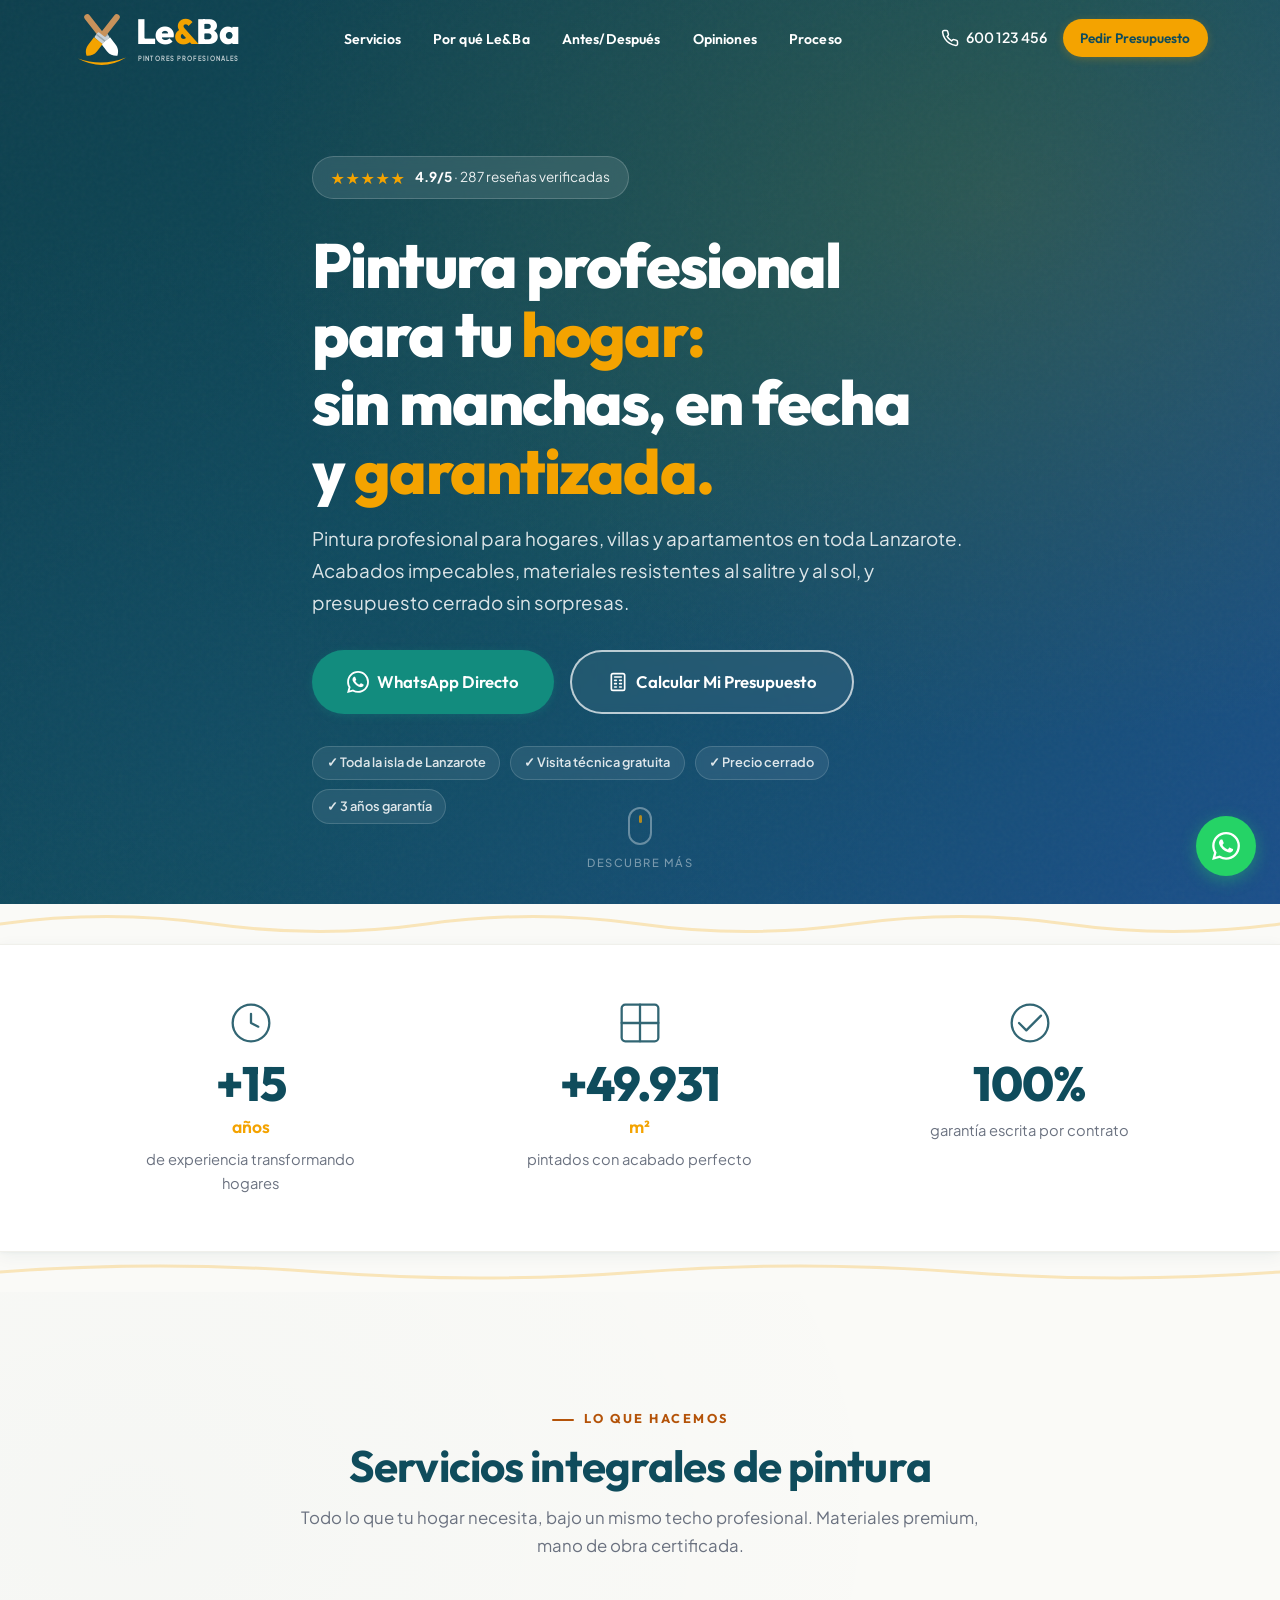
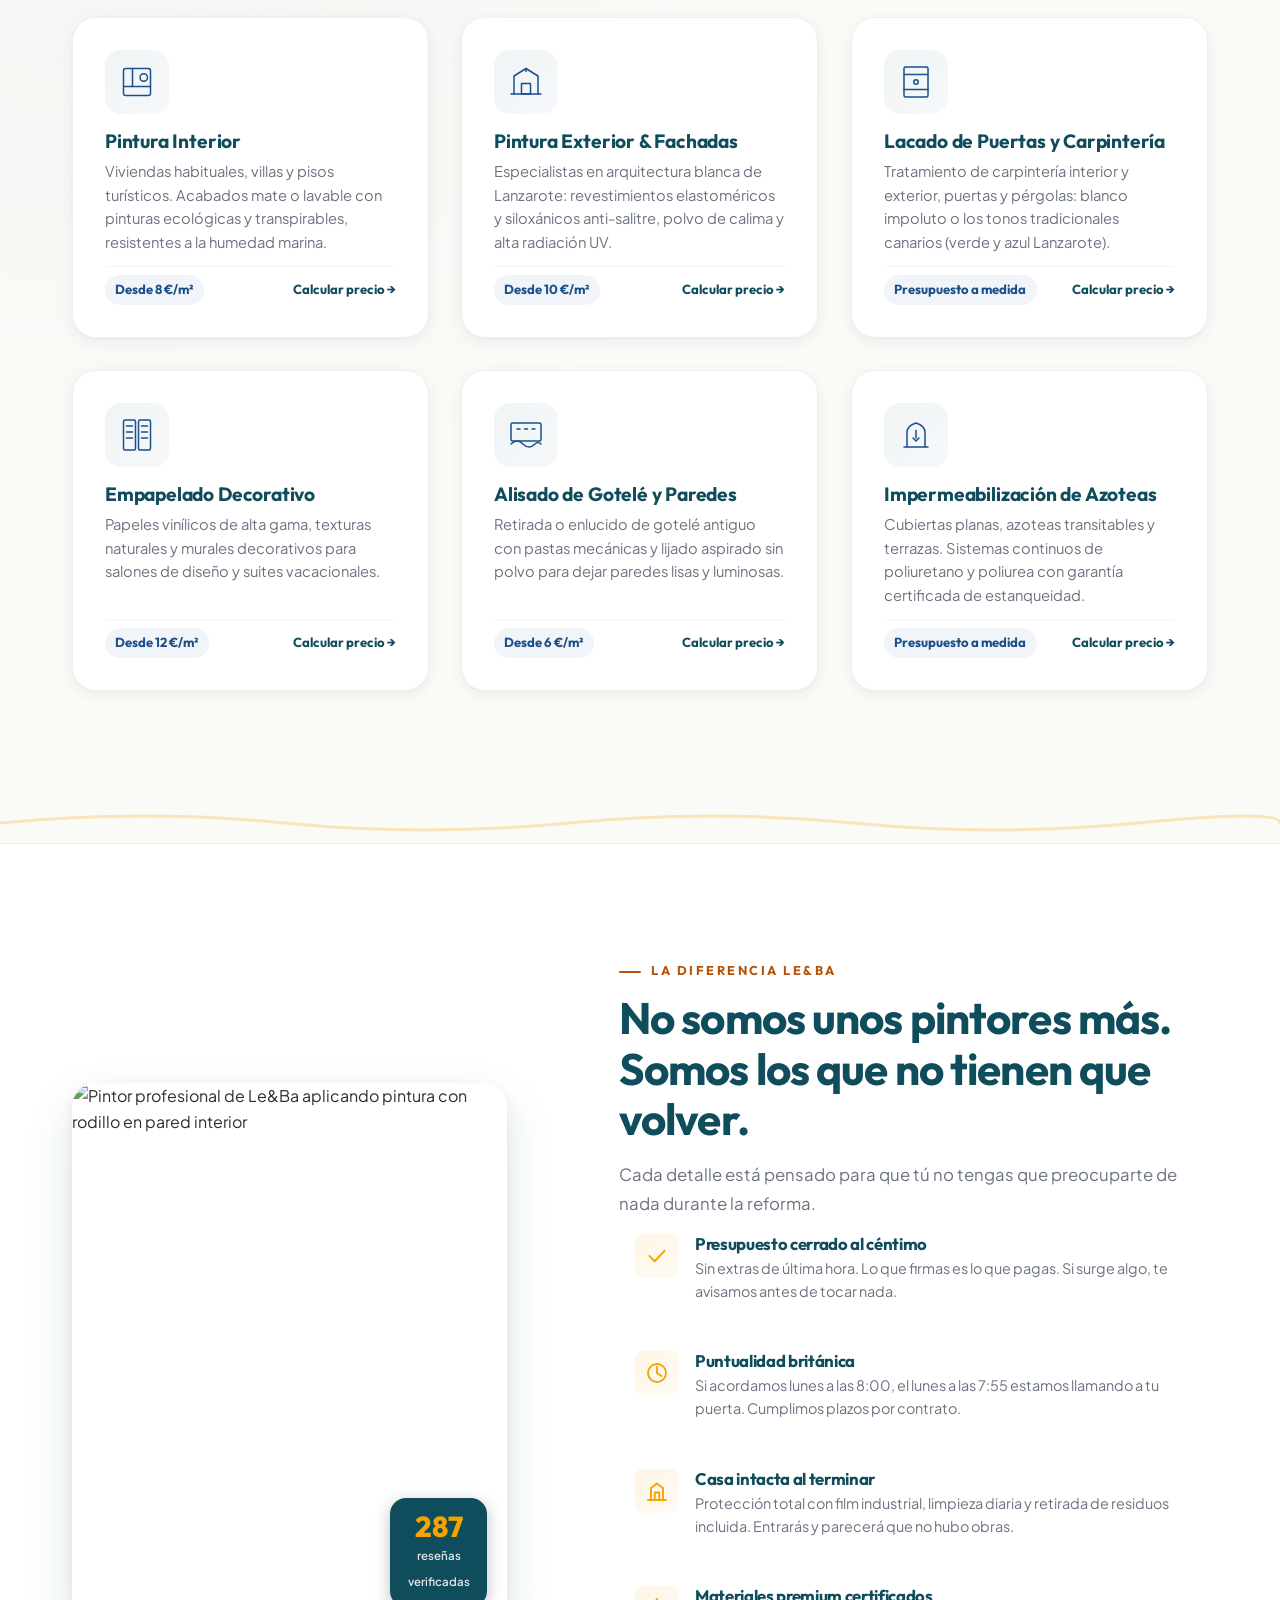
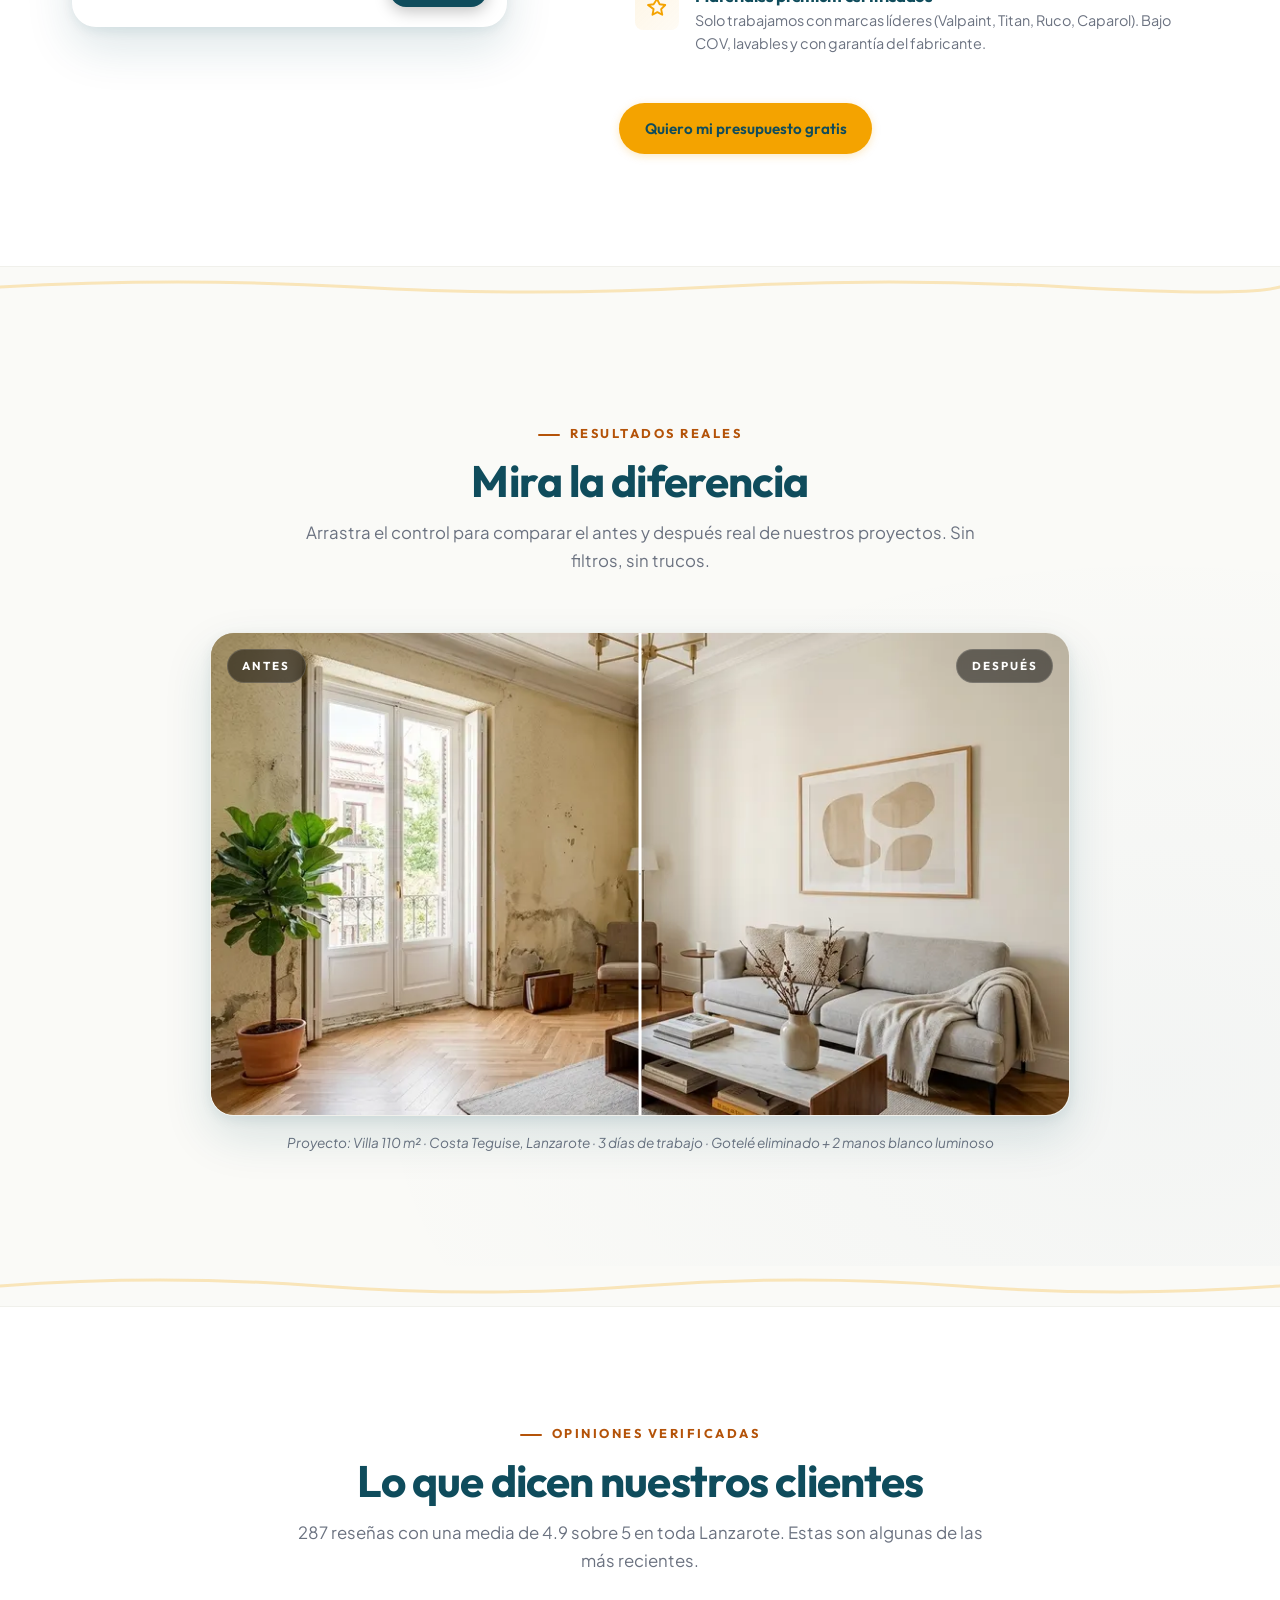
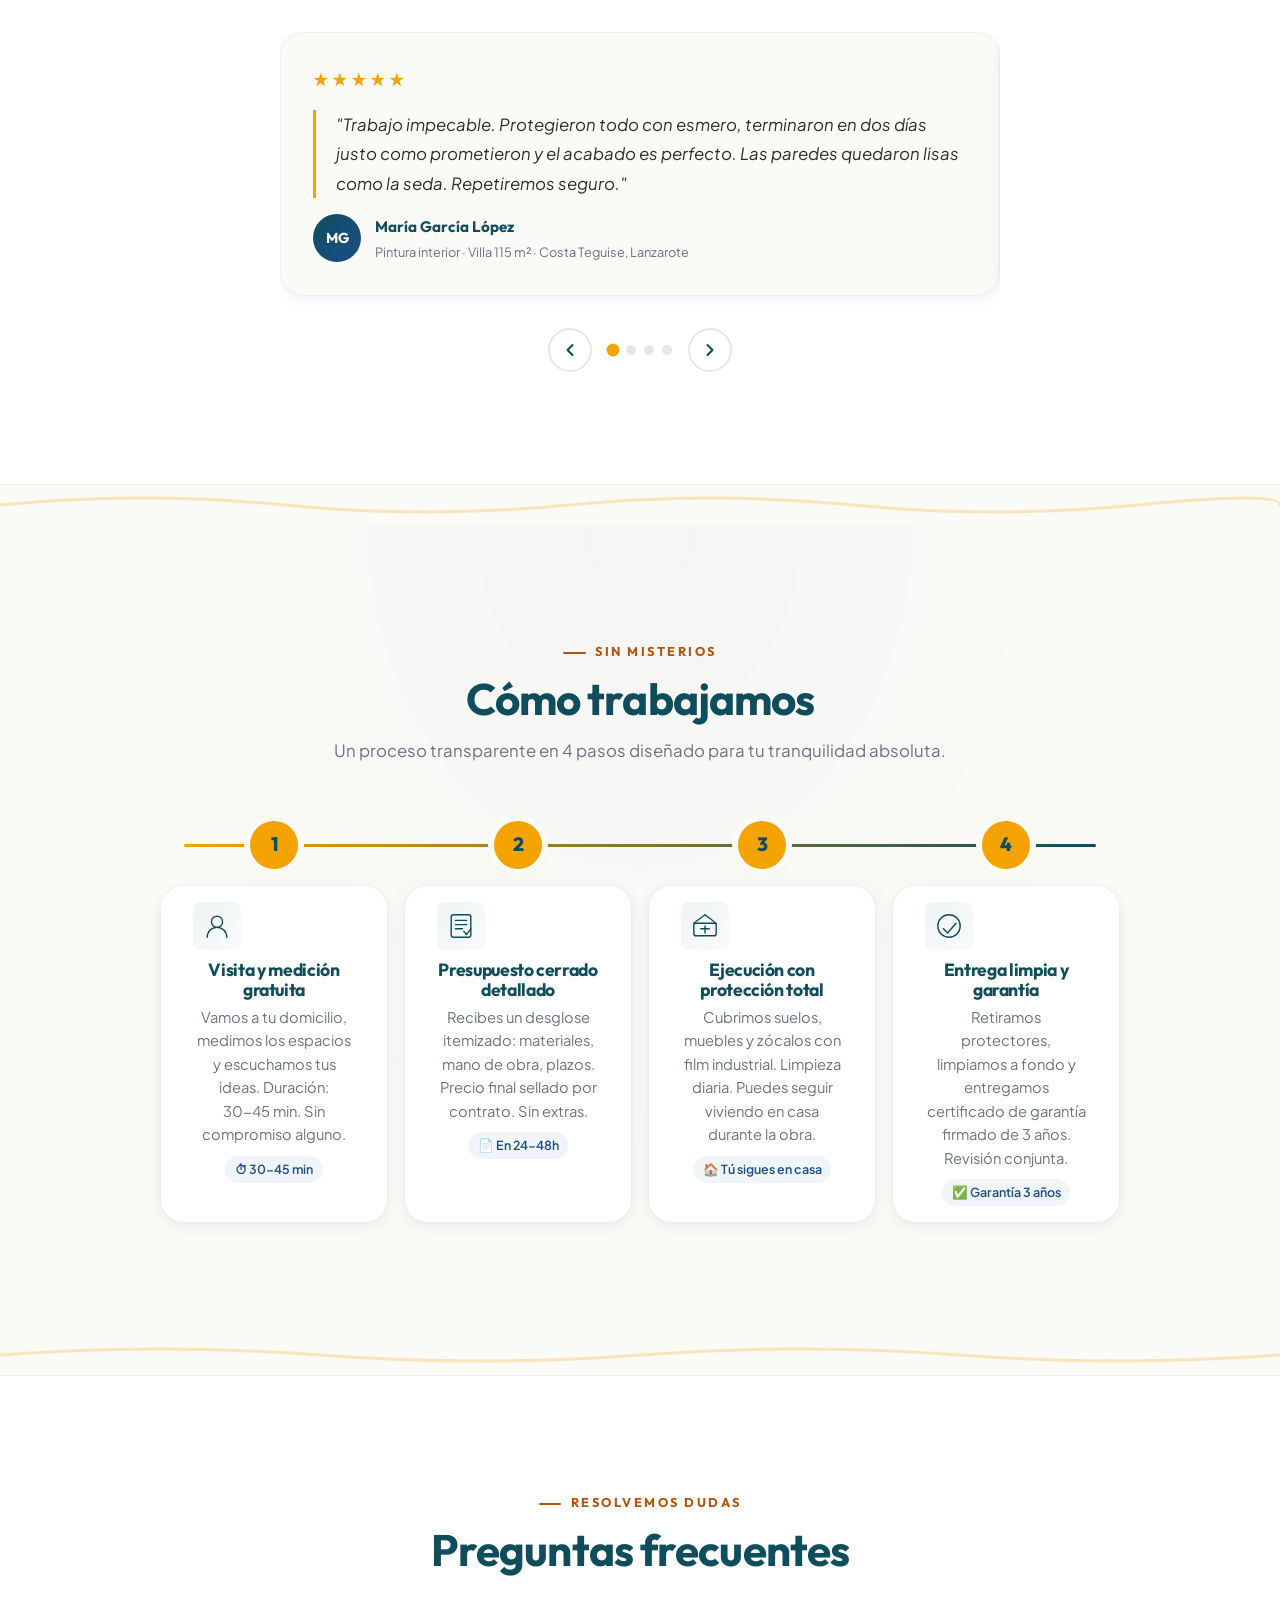
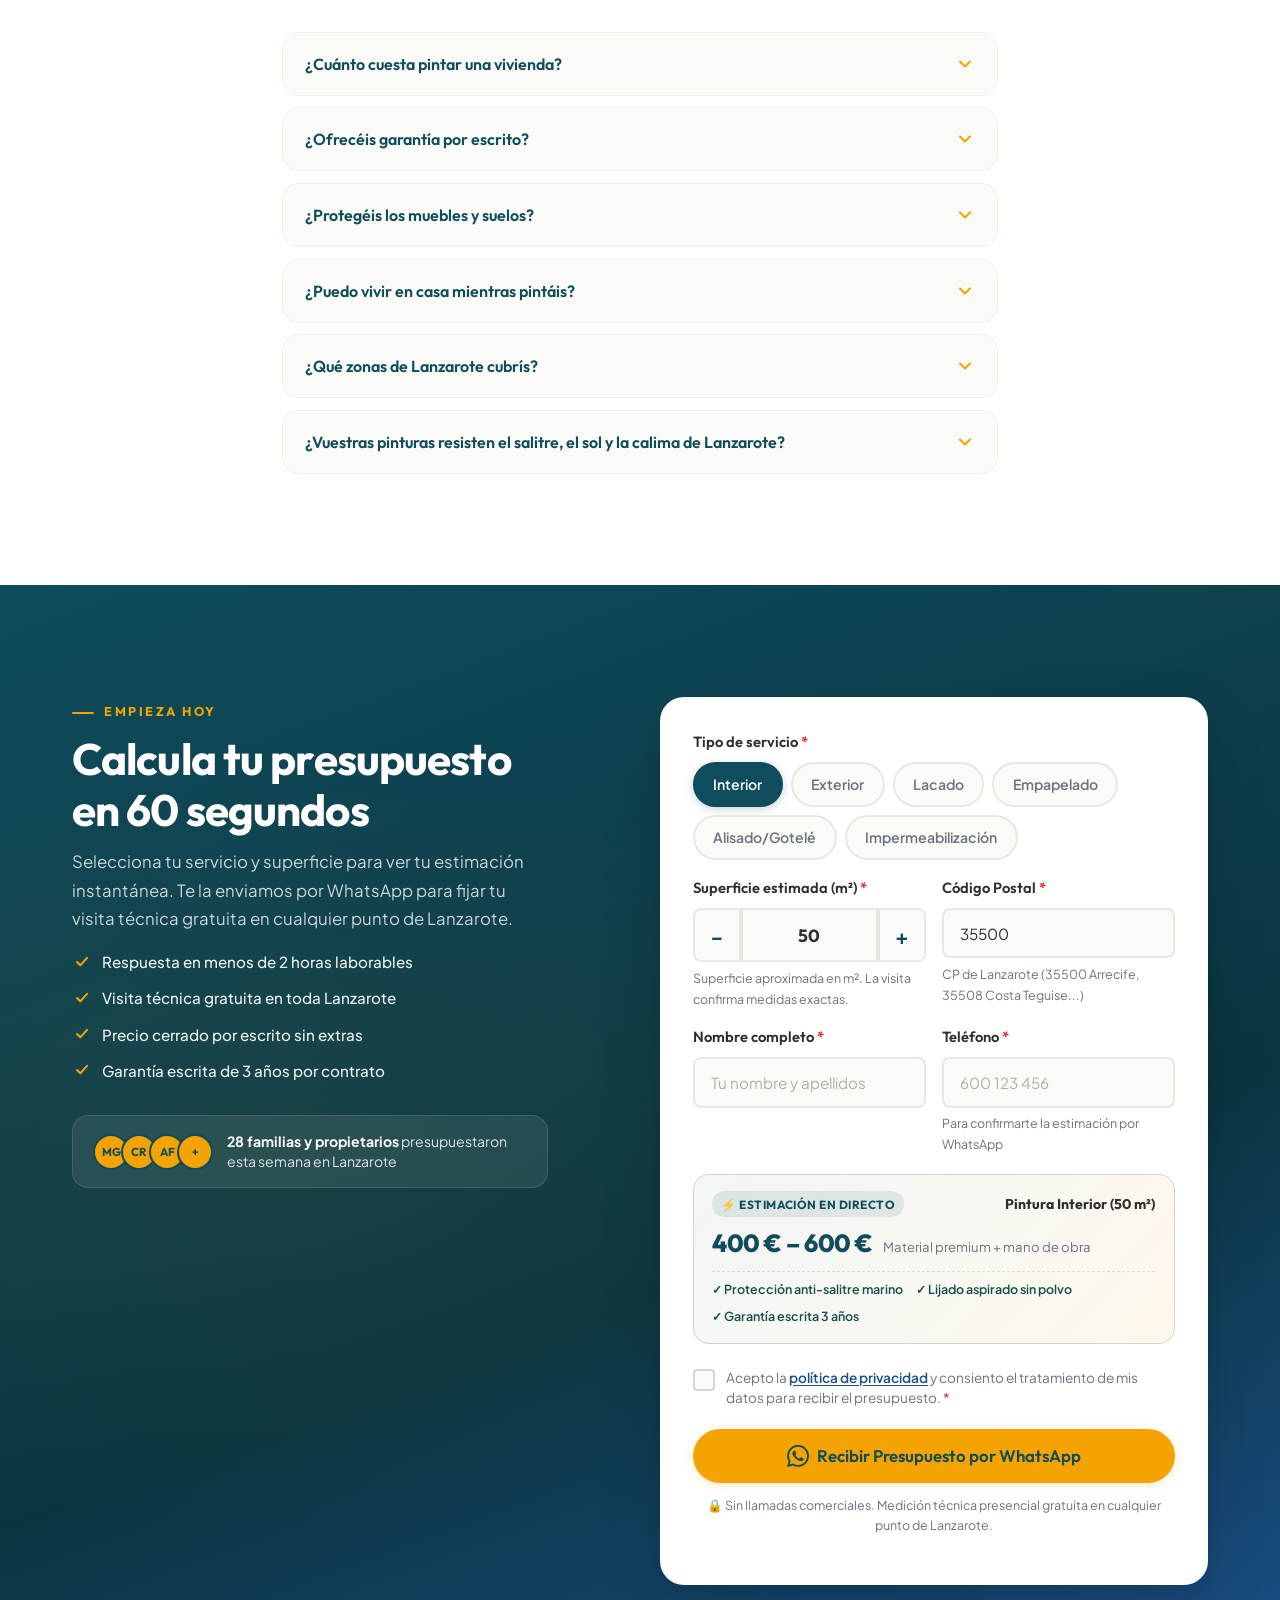
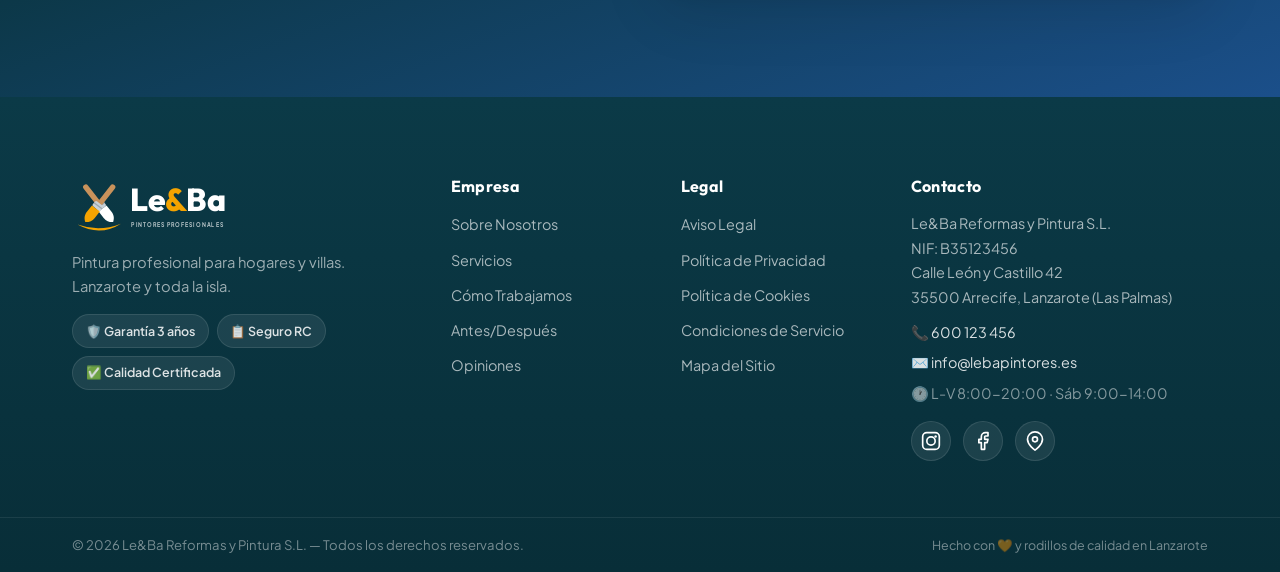
==== index.html @ ccbfd437 "Subiendo proyecto Le&Ba a GitHub" ====
<!DOCTYPE html>
<html lang="es">
<head>
  <meta charset="UTF-8">
  <meta name="viewport" content="width=device-width, initial-scale=1.0">
  <title>Le&Ba | Pintores Profesionales en Lanzarote — Presupuesto Gratis en 24h</title>
  <meta name="description" content="Pintura profesional para hogares, villas y locales en Lanzarote: sin manchas, en fecha y garantizada. Especialistas en pinturas anti-salitre y radiación UV. Visita y presupuesto gratuitos en toda la isla.">
  <link rel="canonical" href="https://www.lebapintores.es/">
  <meta name="theme-color" content="#0F4C5C">
  <link rel="icon" href="favicon.svg" type="image/svg+xml">

  <!-- Estado inicial de la intro: se decide ANTES de pintar para evitar parpadeos.
       Sin JS (o si app.js no llega a cargar) la página se muestra completa. -->
  <script>
    (function (d, w) {
      var r = d.documentElement;
      r.classList.add('js');
      var p = new URLSearchParams(w.location.search);
      var v = p.get('view');
      if (v) r.classList.add('view-' + v);
      if (w.matchMedia && w.matchMedia('(prefers-reduced-motion: reduce)').matches) return;
      if (!v) r.classList.add('intro-playing');
      // Red de seguridad: si app.js no arranca la intro a tiempo, mostrar todo.
      setTimeout(function () { if (!w.__lebaIntro) r.classList.remove('intro-playing'); }, 3500);
    })(document, window);
  </script>

  <!-- Open Graph -->
  <meta property="og:type" content="website">
  <meta property="og:title" content="Le&Ba | Pintores Profesionales en Lanzarote">
  <meta property="og:description" content="Pintura profesional de viviendas y villas en toda Lanzarote: Arrecife, Costa Teguise, Playa Blanca, Puerto del Carmen... Presupuesto gratuito en menos de 2 horas.">
  <meta property="og:url" content="https://www.lebapintores.es/">
  <meta property="og:image" content="https://www.lebapintores.es/img/og-leba.jpg">
  <meta property="og:image:width" content="1200">
  <meta property="og:image:height" content="630">
  <meta property="og:image:alt" content="Salón moderno recién pintado por Le&Ba en Lanzarote">
  <meta property="og:site_name" content="Le&Ba Pintores Lanzarote">
  <meta property="og:locale" content="es_ES">

  <!-- Twitter Card -->
  <meta name="twitter:card" content="summary_large_image">
  <meta name="twitter:title" content="Le&Ba | Pintores Profesionales en Lanzarote">
  <meta name="twitter:description" content="Pintura profesional de viviendas y villas en Lanzarote. Acabados limpios, protección anti-salitre y garantía de 3 años.">
  <meta name="twitter:image" content="https://www.lebapintores.es/img/og-leba.jpg">

  <!-- Google Fonts: Preconnect + Critical Font Preload -->
  <link rel="preconnect" href="https://fonts.googleapis.com">
  <link rel="preconnect" href="https://fonts.gstatic.com" crossorigin>
  <link rel="preload" as="style" href="https://fonts.googleapis.com/css2?family=Outfit:wght@300;400;500;600;700;800&family=Plus+Jakarta+Sans:wght@400;500;600;700&display=swap">
  <link href="https://fonts.googleapis.com/css2?family=Outfit:wght@300;400;500;600;700;800&family=Plus+Jakarta+Sans:wght@400;500;600;700&display=swap" rel="stylesheet">

  <!-- Stylesheet -->
  <link rel="stylesheet" href="styles.css">

  <!-- JSON-LD Schema.org -->
  <script type="application/ld+json">
  {
    "@context": "https://schema.org",
    "@graph": [
      {
        "@type": ["HomeAndConstructionBusiness", "PaintingService"],
        "@id": "https://www.lebapintores.es/#business",
        "name": "Le&Ba Pintores Lanzarote",
        "legalName": "Le&Ba Reformas y Pintura S.L.",
        "taxID": "B35123456",
        "description": "Empresa de pintura profesional en Lanzarote. Viviendas, villas y apartamentos turísticos. Tratamientos anti-salitre, impermeabilización y acabados garantizados por 3 años.",
        "url": "https://www.lebapintores.es/",
        "logo": "https://www.lebapintores.es/logo.svg",
        "image": "https://www.lebapintores.es/img/og-leba.jpg",
        "telephone": "+34600123456",
        "email": "info@lebapintores.es",
        "address": {
          "@type": "PostalAddress",
          "streetAddress": "Calle León y Castillo 42",
          "addressLocality": "Arrecife",
          "postalCode": "35500",
          "addressRegion": "Las Palmas",
          "addressCountry": "ES"
        },
        "geo": {
          "@type": "GeoCoordinates",
          "latitude": 28.9630,
          "longitude": -13.5477
        },
        "areaServed": [
          { "@type": "City", "name": "Arrecife" },
          { "@type": "City", "name": "Teguise" },
          { "@type": "City", "name": "Costa Teguise" },
          { "@type": "City", "name": "Puerto del Carmen" },
          { "@type": "City", "name": "Playa Blanca" },
          { "@type": "City", "name": "Tías" },
          { "@type": "City", "name": "San Bartolomé" },
          { "@type": "City", "name": "Yaiza" },
          { "@type": "AdministrativeArea", "name": "Isla de Lanzarote" }
        ],
        "aggregateRating": {
          "@type": "AggregateRating",
          "ratingValue": "4.9",
          "reviewCount": "287",
          "bestRating": "5",
          "worstRating": "1"
        },
        "review": [
          {
            "@type": "Review",
            "author": { "@type": "Person", "name": "María García López" },
            "reviewRating": { "@type": "Rating", "ratingValue": "5" },
            "reviewBody": "Trabajo impecable. Protegieron todo, terminaron en dos días y el acabado es perfecto. Repetiremos seguro."
          },
          {
            "@type": "Review",
            "author": { "@type": "Person", "name": "Carlos Ruiz Martín" },
            "reviewRating": { "@type": "Rating", "ratingValue": "5" },
            "reviewBody": "El presupuesto fue cerrado al céntimo y cumplieron la fecha exacta. Muy profesionales y limpios."
          }
        ],
        "openingHoursSpecification": [
          {
            "@type": "OpeningHoursSpecification",
            "dayOfWeek": ["Monday","Tuesday","Wednesday","Thursday","Friday"],
            "opens": "08:00",
            "closes": "20:00"
          },
          {
            "@type": "OpeningHoursSpecification",
            "dayOfWeek": "Saturday",
            "opens": "09:00",
            "closes": "14:00"
          }
        ],
        "priceRange": "€€",
        "paymentAccepted": "Efectivo, Transferencia, Bizum, Tarjeta",
        "currenciesAccepted": "EUR",
        "sameAs": [
          "https://www.instagram.com/leba_pintores",
          "https://www.facebook.com/leba.pintores",
          "https://www.google.com/maps/place/Le%26Ba+Pintores"
        ],
        "hasOfferCatalog": {
          "@type": "OfferCatalog",
          "name": "Servicios de Pintura Profesional",
          "itemListElement": [
            { "@type": "Offer", "itemOffered": { "@type": "Service", "name": "Pintura Interior", "description": "Acabados mate, satinado o brillo con pinturas premium lavables." }},
            { "@type": "Offer", "itemOffered": { "@type": "Service", "name": "Pintura Exterior", "description": "Fachadas y balcones con pinturas elastoméricas resistentes a intemperie." }},
            { "@type": "Offer", "itemOffered": { "@type": "Service", "name": "Lacado de Puertas y Muebles", "description": "Lacado al horno o spray de alto brillo." }},
            { "@type": "Offer", "itemOffered": { "@type": "Service", "name": "Empapelado Decorativo", "description": "Papel pintado, vinilos texturizados y murales personalizados." }},
            { "@type": "Offer", "itemOffered": { "@type": "Service", "name": "Alisado de Paredes y Gotelé", "description": "Eliminación de gotelé y aplicación de masilla para paredes lisas." }},
            { "@type": "Offer", "itemOffered": { "@type": "Service", "name": "Impermeabilización", "description": "Membranas líquidas y sistemas de poliurea certificados." }}
          ]
        }
      },
      {
        "@type": "WebSite",
        "@id": "https://www.lebapintores.es/#website",
        "url": "https://www.lebapintores.es/",
        "name": "Le&Ba Pintores",
        "publisher": { "@id": "https://www.lebapintores.es/#business" },
        "inLanguage": "es-ES"
      },
      {
        "@type": "FAQPage",
        "mainEntity": [
          {
            "@type": "Question",
            "name": "¿Cuánto cuesta pintar una vivienda?",
            "acceptedAnswer": {
              "@type": "Answer",
              "text": "Depende de la superficie, estado de las paredes y tipo de acabado. Nuestro precio medio orientativo es de 8-14 €/m² llave en mano. La visita y el presupuesto son siempre gratuitos y sin compromiso."
            }
          },
          {
            "@type": "Question",
            "name": "¿Ofrecéis garantía por escrito?",
            "acceptedAnswer": {
              "@type": "Answer",
              "text": "Sí, todos nuestros trabajos incluyen 3 años de garantía escrita por contrato que cubre desprendimientos, diferencias de tono y defectos de aplicación."
            }
          },
          {
            "@type": "Question",
            "name": "¿Protegéis los muebles y suelos?",
            "acceptedAnswer": {
              "@type": "Answer",
              "text": "Absolutamente. Cubrimos suelos, muebles, zócalos y enchufes con film protector de alta calidad antes de empezar. Al finalizar retiramos todo y limpiamos a fondo."
            }
          }
        ]
      }
    ]
  }
  </script>
</head>
<body>

  <!-- Skip to main content (accessibility) -->
  <a href="#main-content" class="skip-link">Saltar al contenido principal</a>

  <!-- Sprite SVG: logo Le&Ba (dos brochas cruzadas). Se reutiliza en header y footer.
       Brocha "Le" = currentColor (se adapta al fondo) · Brocha "Ba" = acento ámbar. -->
  <svg width="0" height="0" style="position:absolute" aria-hidden="true" focusable="false">
    <symbol id="logo-leba" viewBox="0 0 172 64">
      <g transform="rotate(-38 30 30)">
        <rect x="27" y="3" width="6" height="27" rx="3" fill="#C8925B"/>
        <rect x="24.5" y="29" width="11" height="7" rx="1.5" fill="#C9D1D6"/>
        <rect x="24.5" y="31.5" width="11" height="1.4" fill="#9AA6AD"/>
        <path d="M24.5 36h11v9c0 5-2.5 8-5.5 10-3-2-5.5-5-5.5-10z" fill="currentColor"/>
      </g>
      <g transform="rotate(38 30 30)">
        <rect x="27" y="3" width="6" height="27" rx="3" fill="#C8925B"/>
        <rect x="24.5" y="29" width="11" height="7" rx="1.5" fill="#C9D1D6"/>
        <rect x="24.5" y="31.5" width="11" height="1.4" fill="#9AA6AD"/>
        <path d="M24.5 36h11v9c0 5-2.5 8-5.5 10-3-2-5.5-5-5.5-10z" fill="#F4A300"/>
      </g>
      <path d="M6 52.5Q30 61 54 51.5Q31 66 6 52.5Z" fill="#F4A300"/>
      <text x="64" y="38" font-family="Outfit, 'Plus Jakarta Sans', system-ui, sans-serif" font-size="35" font-weight="800" letter-spacing="-0.6" fill="currentColor">Le<tspan fill="#F4A300">&amp;</tspan>Ba</text>
      <text x="65.5" y="55" font-family="'Plus Jakarta Sans', Outfit, system-ui, sans-serif" font-size="7.2" font-weight="700" letter-spacing="1.2" textLength="102" lengthAdjust="spacingAndGlyphs" fill="currentColor" fill-opacity="0.72">PINTORES PROFESIONALES</text>
    </symbol>
  </svg>

  <!-- ==================== HEADER STICKY ==================== -->
  <header class="site-header" id="site-header">
    <div class="header-inner container">
      <a href="#hero" class="logo-link" aria-label="Le&amp;Ba Pintores Profesionales — Inicio">
        <svg class="logo-svg" viewBox="0 0 172 64" aria-hidden="true" focusable="false"><use href="#logo-leba"/></svg>
      </a>

      <nav class="main-nav" aria-label="Navegación principal">
        <ul class="nav-list">
          <li><a href="#servicios" class="nav-link">Servicios</a></li>
          <li><a href="#por-que-leba" class="nav-link">Por qué Le&amp;Ba</a></li>
          <li><a href="#antes-despues" class="nav-link">Antes/Después</a></li>
          <li><a href="#opiniones" class="nav-link">Opiniones</a></li>
          <li><a href="#proceso" class="nav-link">Proceso</a></li>
        </ul>
      </nav>

      <div class="header-actions">
        <a href="tel:+34600123456" class="phone-btn" aria-label="Llamar por teléfono">
          <svg width="18" height="18" viewBox="0 0 24 24" fill="none" stroke="currentColor" stroke-width="2" stroke-linecap="round" stroke-linejoin="round"><path d="M22 16.92v3a2 2 0 0 1-2.18 2 19.79 19.79 0 0 1-8.63-3.07 19.5 19.5 0 0 1-6-6 19.79 19.79 0 0 1-3.07-8.67A2 2 0 0 1 4.11 2h3a2 2 0 0 1 2 1.72 12.84 12.84 0 0 0 .7 2.81 2 2 0 0 1-.45 2.11L8.09 9.91a16 16 0 0 0 6 6l1.27-1.27a2 2 0 0 1 2.11-.45 12.84 12.84 0 0 0 2.81.7A2 2 0 0 1 22 16.92z"/></svg>
          <span class="phone-number">600 123 456</span>
        </a>
        <a href="#calculadora" class="btn btn-primary btn-sm">Pedir Presupuesto</a>
      </div>

      <button class="menu-toggle" id="menuToggle" aria-label="Abrir menú" aria-expanded="false" aria-controls="mobileNav">
        <svg width="24" height="24" viewBox="0 0 24 24" fill="none" stroke="currentColor" stroke-width="2" stroke-linecap="round"><line x1="3" y1="6" x2="21" y2="6"/><line x1="3" y1="12" x2="21" y2="12"/><line x1="3" y1="18" x2="21" y2="18"/></svg>
      </button>
    </div>
  </header>

  <!-- Menú móvil: FUERA del <header> para que el backdrop-filter del header
       no lo encierre (un ancestro con backdrop-filter rompe position:fixed). -->
  <div class="mobile-nav" id="mobileNav" role="dialog" aria-modal="true" aria-label="Menú móvil" hidden>
    <button class="mobile-nav-close" aria-label="Cerrar menú">✕</button>
    <ul class="mobile-nav-list">
      <li><a href="#servicios" class="mobile-nav-link">Servicios</a></li>
      <li><a href="#por-que-leba" class="mobile-nav-link">Por qué Le&amp;Ba</a></li>
      <li><a href="#antes-despues" class="mobile-nav-link">Antes/Después</a></li>
      <li><a href="#opiniones" class="mobile-nav-link">Opiniones</a></li>
      <li><a href="#proceso" class="mobile-nav-link">Proceso</a></li>
      <li><a href="#contacto" class="mobile-nav-link">Contacto</a></li>
    </ul>
    <a href="tel:+34600123456" class="btn btn-outline-light btn-block">📞 Llamar Ahora</a>
    <a href="#calculadora" class="btn btn-primary btn-block">Pedir Presupuesto</a>
  </div>

  <main id="main-content" role="main">

    <!-- ==================== HERO SECTION ==================== -->
    <section class="hero" id="hero" aria-label="Presentación">
      <!-- Lienzo de la intro: app.js dibuja aquí la pared sin pintar y las dos brochas
           que la van cubriendo con el color de fondo. Se elimina al terminar. -->
      <div class="hero-paint" id="heroPaint" aria-hidden="true"></div>
      <div class="hero-noise-overlay" aria-hidden="true"></div>

      <button class="skip-intro" id="skip-intro" type="button" aria-label="Saltar animación de introducción">Saltar animación →</button>

      <div class="hero-content container">
        <div class="hero-rating-badge" aria-label="Valoración 4.9 de 5 estrellas basado en 287 reseñas">
          <span class="stars" aria-hidden="true">★★★★★</span>
          <span class="rating-text"><strong>4.9/5</strong> · 287 reseñas verificadas</span>
        </div>

        <h1 class="hero-title" id="heroTitle">
          <span class="hero-word" style="--i:0">Pintura</span>
          <span class="hero-word" style="--i:1">profesional</span>
          <span class="hero-word" style="--i:2">para</span>
          <span class="hero-word" style="--i:3">tu</span>
          <span class="hero-word accent" style="--i:4">hogar:</span><br>
          <span class="hero-word" style="--i:5">sin</span>
          <span class="hero-word" style="--i:6">manchas,</span>
          <span class="hero-word" style="--i:7">en</span>
          <span class="hero-word" style="--i:8">fecha</span>
          <span class="hero-word" style="--i:9">y</span>
          <span class="hero-word accent" style="--i:10">garantizada.</span>
        </h1>

        <p class="hero-subtitle">Pintura profesional para hogares, villas y apartamentos en toda Lanzarote. Acabados impecables, materiales resistentes al salitre y al sol, y presupuesto cerrado sin sorpresas.</p>

        <div class="hero-ctas">
          <a href="https://wa.me/34600123456?text=Hola%20Le%26Ba%20%E2%9C%8B%20Quiero%20informaci%C3%B3n%20sobre%20pintura%20en%20Lanzarote." class="btn btn-whatsapp btn-lg" target="_blank" rel="noopener noreferrer" aria-label="Contactar por WhatsApp">
            <svg width="22" height="22" viewBox="0 0 24 24" fill="currentColor" aria-hidden="true"><path d="M17.472 14.382c-.297-.149-1.758-.867-2.03-.967-.273-.099-.471-.148-.67.15-.197.297-.767.966-.94 1.164-.173.199-.347.223-.644.075-.297-.15-1.255-.463-2.39-1.475-.883-.788-1.48-1.761-1.653-2.059-.173-.297-.018-.458.13-.606.134-.133.298-.347.446-.52.149-.174.198-.298.298-.497.099-.198.049-.374-.025-.523-.075-.149-.669-1.612-.916-2.207-.242-.579-.487-.5-.669-.51-.173-.008-.371-.01-.57-.01-.198 0-.52.074-.792.372-.272.297-1.04 1.016-1.04 2.479 0 1.462 1.065 2.875 1.213 3.074.149.198 2.096 3.2 5.077 4.487.709.306 1.262.489 1.694.625.712.227 1.36.195 1.871.118.571-.085 1.758-.719 2.006-1.413.248-.694.248-1.289.173-1.413-.074-.124-.272-.198-.57-.347m-5.421 7.403h-.004a9.87 9.87 0 01-5.031-1.378l-.361-.214-3.741.982.998-3.648-.235-.374a9.86 9.86 0 01-1.51-5.26c.001-5.45 4.436-9.884 9.888-9.884 2.64 0 5.122 1.03 6.988 2.898a9.825 9.825 0 012.893 6.994c-.003 5.45-4.437 9.884-9.885 9.884m8.413-18.297A11.815 11.815 0 0012.05 0C5.495 0 .16 5.335.157 11.892c0 2.096.547 4.142 1.588 5.945L.057 24l6.305-1.654a11.882 11.882 0 005.683 1.448h.005c6.554 0 11.89-5.335 11.893-11.893a11.821 11.821 0 00-3.48-8.413z"/></svg>
            WhatsApp Directo
          </a>
          <a href="#calculadora" class="btn btn-outline-light btn-lg">
            <svg width="20" height="20" viewBox="0 0 24 24" fill="none" stroke="currentColor" stroke-width="2" stroke-linecap="round" stroke-linejoin="round" aria-hidden="true"><rect x="4" y="2" width="16" height="20" rx="2"/><line x1="8" y1="6" x2="16" y2="6"/><line x1="8" y1="10" x2="10" y2="10"/><line x1="14" y1="10" x2="16" y2="10"/><line x1="8" y1="14" x2="10" y2="14"/><line x1="14" y1="14" x2="16" y2="14"/><line x1="8" y1="18" x2="10" y2="18"/><line x1="14" y1="18" x2="16" y2="18"/></svg>
            Calcular Mi Presupuesto
          </a>
        </div>

        <div class="hero-trust-strip" aria-label="Garantías rápidas">
          <span class="trust-chip">✓ Toda la isla de Lanzarote</span>
          <span class="trust-chip">✓ Visita técnica gratuita</span>
          <span class="trust-chip">✓ Precio cerrado</span>
          <span class="trust-chip">✓ 3 años garantía</span>
        </div>
      </div>

      <!-- Scroll indicator -->
      <div class="scroll-indicator" aria-hidden="true">
        <span class="scroll-mouse"><span class="scroll-dot"></span></span>
        <span class="scroll-text">Descubre más</span>
      </div>
    </section>

    <!-- Section Divider -->
    <div class="section-divider" aria-hidden="true">
      <svg viewBox="0 0 1440 40" preserveAspectRatio="none">
        <path d="M0 20 Q120 5 240 20 T480 20 T720 20 T960 20 T1200 20 T1440 20" fill="none" stroke="var(--color-accent)" stroke-width="3" opacity="0.25" stroke-linecap="round"/>
      </svg>
    </div>

    <!-- ==================== TRUST BAR ==================== -->
    <section class="trust-bar" id="confianza" aria-label="Métricas de confianza">
      <div class="container trust-grid">
        <div class="trust-item reveal-up">
          <svg class="trust-icon" viewBox="0 0 48 48" fill="none" stroke="var(--color-primary)" stroke-width="2.5" stroke-linecap="round" stroke-linejoin="round" aria-hidden="true">
            <circle cx="24" cy="24" r="20"/><polyline points="24 14 24 24 32 28"/>
          </svg>
          <span class="trust-number" data-target="15" data-prefix="+">+0</span>
          <span class="trust-unit">años</span>
          <span class="trust-label">de experiencia transformando hogares</span>
        </div>
        <div class="trust-item reveal-up" style="--reveal-delay: 0.1s">
          <svg class="trust-icon" viewBox="0 0 48 48" fill="none" stroke="var(--color-primary)" stroke-width="2.5" stroke-linecap="round" stroke-linejoin="round" aria-hidden="true">
            <rect x="4" y="4" width="40" height="40" rx="4"/><line x1="4" y1="24" x2="44" y2="24"/><line x1="24" y1="4" x2="24" y2="44"/>
          </svg>
          <span class="trust-number" data-target="50000" data-prefix="+" data-format="comma">+0</span>
          <span class="trust-unit">m²</span>
          <span class="trust-label">pintados con acabado perfecto</span>
        </div>
        <div class="trust-item reveal-up" style="--reveal-delay: 0.2s">
          <svg class="trust-icon" viewBox="0 0 48 48" fill="none" stroke="var(--color-primary)" stroke-width="2.5" stroke-linecap="round" stroke-linejoin="round" aria-hidden="true">
            <path d="M12 24l8 8 16-16"/><circle cx="24" cy="24" r="20"/>
          </svg>
          <span class="trust-number" data-target="100" data-suffix="%">0%</span>
          <span class="trust-unit"></span>
          <span class="trust-label">garantía escrita por contrato</span>
        </div>
      </div>
    </section>

    <!-- Section Divider -->
    <div class="section-divider" aria-hidden="true">
      <svg viewBox="0 0 1440 40" preserveAspectRatio="none">
        <path d="M0 20 Q180 8 360 20 T720 20 T1080 20 T1440 20" fill="none" stroke="var(--color-accent)" stroke-width="3" opacity="0.25" stroke-linecap="round"/>
      </svg>
    </div>

    <!-- ==================== SERVICIOS ==================== -->
    <section class="services" id="servicios" aria-labelledby="serviciosHeading">
      <div class="container">
        <div class="section-header reveal-up">
          <span class="section-tag">Lo que hacemos</span>
          <h2 class="section-heading" id="serviciosHeading">Servicios integrales de pintura</h2>
          <p class="section-subheading">Todo lo que tu hogar necesita, bajo un mismo techo profesional. Materiales premium, mano de obra certificada.</p>
        </div>

        <div class="services-grid">
          <article class="service-card reveal-up" tabindex="0" data-service-trigger="Interior" style="--reveal-delay: 0s">
            <div class="card-paint-trace" aria-hidden="true"></div>
            <div class="card-icon-wrap">
              <svg class="service-icon" viewBox="0 0 48 48" fill="none" stroke="var(--color-secondary)" stroke-width="2" stroke-linecap="round" stroke-linejoin="round" aria-hidden="true">
                <rect x="6" y="6" width="36" height="36" rx="3"/><path d="M6 30h36"/><path d="M18 6v24"/><circle cx="33" cy="18" r="5"/>
              </svg>
            </div>
            <h3>Pintura Interior</h3>
            <p>Viviendas habituales, villas y pisos turísticos. Acabados mate o lavable con pinturas ecológicas y transpirables, resistentes a la humedad marina.</p>
            <div class="card-footer-action">
              <span class="card-price-hint">Desde 8 €/m²</span>
              <a href="#calculadora" class="card-action-link" data-select-service="Interior">Calcular precio →</a>
            </div>
          </article>

          <article class="service-card reveal-up" tabindex="0" data-service-trigger="Exterior" style="--reveal-delay: 0.08s">
            <div class="card-paint-trace" aria-hidden="true"></div>
            <div class="card-icon-wrap">
              <svg class="service-icon" viewBox="0 0 48 48" fill="none" stroke="var(--color-secondary)" stroke-width="2" stroke-linecap="round" stroke-linejoin="round" aria-hidden="true">
                <path d="M4 40h40"/><path d="M8 40V16l16-10 16 10v24"/><rect x="18" y="26" width="12" height="14"/><path d="M24 6v4"/>
              </svg>
            </div>
            <h3>Pintura Exterior &amp; Fachadas</h3>
            <p>Especialistas en arquitectura blanca de Lanzarote: revestimientos elastoméricos y siloxánicos anti-salitre, polvo de calima y alta radiación UV.</p>
            <div class="card-footer-action">
              <span class="card-price-hint">Desde 10 €/m²</span>
              <a href="#calculadora" class="card-action-link" data-select-service="Exterior">Calcular precio →</a>
            </div>
          </article>

          <article class="service-card reveal-up" tabindex="0" data-service-trigger="Lacado" style="--reveal-delay: 0.16s">
            <div class="card-paint-trace" aria-hidden="true"></div>
            <div class="card-icon-wrap">
              <svg class="service-icon" viewBox="0 0 48 48" fill="none" stroke="var(--color-secondary)" stroke-width="2" stroke-linecap="round" stroke-linejoin="round" aria-hidden="true">
                <rect x="8" y="4" width="32" height="40" rx="2"/><circle cx="24" cy="24" r="3"/><path d="M8 14h32"/><path d="M8 34h32"/>
              </svg>
            </div>
            <h3>Lacado de Puertas y Carpintería</h3>
            <p>Tratamiento de carpintería interior y exterior, puertas y pérgolas: blanco impoluto o los tonos tradicionales canarios (verde y azul Lanzarote).</p>
            <div class="card-footer-action">
              <span class="card-price-hint">Presupuesto a medida</span>
              <a href="#calculadora" class="card-action-link" data-select-service="Lacado">Calcular precio →</a>
            </div>
          </article>

          <article class="service-card reveal-up" tabindex="0" data-service-trigger="Empapelado" style="--reveal-delay: 0s">
            <div class="card-paint-trace" aria-hidden="true"></div>
            <div class="card-icon-wrap">
              <svg class="service-icon" viewBox="0 0 48 48" fill="none" stroke="var(--color-secondary)" stroke-width="2" stroke-linecap="round" stroke-linejoin="round" aria-hidden="true">
                <rect x="6" y="4" width="16" height="40" rx="2"/><rect x="26" y="4" width="16" height="40" rx="2"/><path d="M10 12h8M10 20h8M10 28h8M30 12h8M30 20h8M30 28h8"/>
              </svg>
            </div>
            <h3>Empapelado Decorativo</h3>
            <p>Papeles vinílicos de alta gama, texturas naturales y murales decorativos para salones de diseño y suites vacacionales.</p>
            <div class="card-footer-action">
              <span class="card-price-hint">Desde 12 €/m²</span>
              <a href="#calculadora" class="card-action-link" data-select-service="Empapelado">Calcular precio →</a>
            </div>
          </article>

          <article class="service-card reveal-up" tabindex="0" data-service-trigger="Alisado/Gotelé" style="--reveal-delay: 0.08s">
            <div class="card-paint-trace" aria-hidden="true"></div>
            <div class="card-icon-wrap">
              <svg class="service-icon" viewBox="0 0 48 48" fill="none" stroke="var(--color-secondary)" stroke-width="2" stroke-linecap="round" stroke-linejoin="round" aria-hidden="true">
                <path d="M4 36 Q12 28 20 36 Q28 44 36 36 Q40 32 44 36"/><rect x="4" y="8" width="40" height="24" rx="2"/><path d="M12 16h4M22 16h4M32 16h4"/>
              </svg>
            </div>
            <h3>Alisado de Gotelé y Paredes</h3>
            <p>Retirada o enlucido de gotelé antiguo con pastas mecánicas y lijado aspirado sin polvo para dejar paredes lisas y luminosas.</p>
            <div class="card-footer-action">
              <span class="card-price-hint">Desde 6 €/m²</span>
              <a href="#calculadora" class="card-action-link" data-select-service="Alisado/Gotelé">Calcular precio →</a>
            </div>
          </article>

          <article class="service-card reveal-up" tabindex="0" data-service-trigger="Impermeabilización" style="--reveal-delay: 0.16s">
            <div class="card-paint-trace" aria-hidden="true"></div>
            <div class="card-icon-wrap">
              <svg class="service-icon" viewBox="0 0 48 48" fill="none" stroke="var(--color-secondary)" stroke-width="2" stroke-linecap="round" stroke-linejoin="round" aria-hidden="true">
                <path d="M8 40h32"/><path d="M12 40V20Q12 12 24 8Q36 12 36 20v20"/><path d="M20 28l4 4 4-4"/><path d="M24 18v10"/>
              </svg>
            </div>
            <h3>Impermeabilización de Azoteas</h3>
            <p>Cubiertas planas, azoteas transitables y terrazas. Sistemas continuos de poliuretano y poliurea con garantía certificada de estanqueidad.</p>
            <div class="card-footer-action">
              <span class="card-price-hint">Presupuesto a medida</span>
              <a href="#calculadora" class="card-action-link" data-select-service="Impermeabilización">Calcular precio →</a>
            </div>
          </article>
        </div>
      </div>
    </section>

    <!-- Section Divider -->
    <div class="section-divider" aria-hidden="true">
      <svg viewBox="0 0 1440 40" preserveAspectRatio="none">
        <path d="M0 20 Q160 6 320 20 T640 20 T960 20 T1280 20 T1440 20" fill="none" stroke="var(--color-accent)" stroke-width="3" opacity="0.25" stroke-linecap="round"/>
      </svg>
    </div>

    <!-- ==================== POR QUÉ LE&BA ==================== -->
    <section class="why-us" id="por-que-leba" aria-labelledby="whyHeading">
      <div class="container why-layout">
        <div class="why-image-col reveal-left">
          <div class="why-image-frame">
            <img
              src="https://images.unsplash.com/photo-1581578731548-c64695cc6952?w=640&h=800&fit=crop&q=80"
              alt="Pintor profesional de Le&Ba aplicando pintura con rodillo en pared interior"
              width="640" height="800" loading="lazy"
            >
            <div class="why-image-badge">
              <span class="badge-number">287</span>
              <span class="badge-label">reseñas<br>verificadas</span>
            </div>
          </div>
        </div>

        <div class="why-content-col">
          <span class="section-tag reveal-up">La diferencia Le&amp;Ba</span>
          <h2 class="section-heading left-aligned reveal-up" id="whyHeading">No somos unos pintores más. Somos los que no tienen que volver.</h2>
          <p class="section-subheading left-aligned reveal-up">Cada detalle está pensado para que tú no tengas que preocuparte de nada durante la reforma.</p>

          <ul class="why-list">
            <li class="why-item reveal-up" style="--reveal-delay: 0s">
              <div class="why-item-icon">
                <svg viewBox="0 0 32 32" fill="none" stroke="var(--color-accent)" stroke-width="2.5" stroke-linecap="round" stroke-linejoin="round"><path d="M6 16l7 7 13-14"/></svg>
              </div>
              <div>
                <h3>Presupuesto cerrado al céntimo</h3>
                <p>Sin extras de última hora. Lo que firmas es lo que pagas. Si surge algo, te avisamos antes de tocar nada.</p>
              </div>
            </li>
            <li class="why-item reveal-up" style="--reveal-delay: 0.08s">
              <div class="why-item-icon">
                <svg viewBox="0 0 32 32" fill="none" stroke="var(--color-accent)" stroke-width="2.5" stroke-linecap="round" stroke-linejoin="round"><circle cx="16" cy="16" r="12"/><polyline points="16 8 16 16 22 20"/></svg>
              </div>
              <div>
                <h3>Puntualidad británica</h3>
                <p>Si acordamos lunes a las 8:00, el lunes a las 7:55 estamos llamando a tu puerta. Cumplimos plazos por contrato.</p>
              </div>
            </li>
            <li class="why-item reveal-up" style="--reveal-delay: 0.16s">
              <div class="why-item-icon">
                <svg viewBox="0 0 32 32" fill="none" stroke="var(--color-accent)" stroke-width="2.5" stroke-linecap="round" stroke-linejoin="round"><path d="M4 28h24"/><path d="M8 28V12l8-6 8 6v16"/><rect x="13" y="18" width="6" height="10"/></svg>
              </div>
              <div>
                <h3>Casa intacta al terminar</h3>
                <p>Protección total con film industrial, limpieza diaria y retirada de residuos incluida. Entrarás y parecerá que no hubo obras.</p>
              </div>
            </li>
            <li class="why-item reveal-up" style="--reveal-delay: 0.24s">
              <div class="why-item-icon">
                <svg viewBox="0 0 32 32" fill="none" stroke="var(--color-accent)" stroke-width="2.5" stroke-linecap="round" stroke-linejoin="round"><path d="M16 4l3.5 7 7.5 1-5.5 5.5 1.5 7.5-6.5-3.5-6.5 3.5 1.5-7.5L4 12l7.5-1z"/></svg>
              </div>
              <div>
                <h3>Materiales premium certificados</h3>
                <p>Solo trabajamos con marcas líderes (Valpaint, Titan, Ruco, Caparol). Bajo COV, lavables y con garantía del fabricante.</p>
              </div>
            </li>
          </ul>

          <a href="#calculadora" class="btn btn-primary reveal-up" style="--reveal-delay: 0.3s">Quiero mi presupuesto gratis</a>
        </div>
      </div>
    </section>

    <!-- Section Divider -->
    <div class="section-divider" aria-hidden="true">
      <svg viewBox="0 0 1440 40" preserveAspectRatio="none">
        <path d="M0 20 Q200 10 400 20 T800 20 T1200 20 T1440 20" fill="none" stroke="var(--color-accent)" stroke-width="3" opacity="0.25" stroke-linecap="round"/>
      </svg>
    </div>

    <!-- ==================== ANTES / DESPUÉS ==================== -->
    <section class="before-after" id="antes-despues" aria-labelledby="baHeading">
      <div class="container">
        <div class="section-header reveal-up">
          <span class="section-tag">Resultados reales</span>
          <h2 class="section-heading" id="baHeading">Mira la diferencia</h2>
          <p class="section-subheading">Arrastra el control para comparar el antes y después real de nuestros proyectos. Sin filtros, sin trucos.</p>
        </div>

        <div class="ba-widget" id="baWidget" role="group" aria-label="Comparador interactivo antes y después">
          <div class="ba-container" id="baContainer">
            <picture>
              <source srcset="img/despues-900.webp 900w, img/despues.webp 1600w" type="image/webp" sizes="(max-width: 900px) 100vw, 860px">
              <img
                class="ba-img ba-after"
                src="img/despues.jpg"
                alt="Salón reformado y recién pintado por Le&amp;Ba con acabado liso perfecto en blanco roto — resultado final"
                width="900" height="506" loading="lazy"
              >
            </picture>
            <div class="ba-before-wrapper" id="baBeforeWrapper">
              <picture>
                <source srcset="img/antes-900.webp 900w, img/antes.webp 1600w" type="image/webp" sizes="(max-width: 900px) 100vw, 860px">
                <img
                  class="ba-img ba-before"
                  src="img/antes.jpg"
                  alt="Mismo salón antes de la reforma con gotelé, manchas de humedad y pintura vieja amarillenta — estado original"
                  width="900" height="506" loading="lazy"
                >
              </picture>
            </div>
            <div class="ba-handle" id="baHandle" role="slider" aria-valuemin="0" aria-valuemax="100" aria-valuenow="50" aria-label="Posición del comparador antes y después" tabindex="0">
              <svg width="44" height="44" viewBox="0 0 44 44" aria-hidden="true">
                <circle cx="22" cy="22" r="20" fill="white" stroke="var(--color-primary)" stroke-width="2.5"/>
                <path d="M16 22l-4-4m4 4l-4 4M28 22l4-4m-4 4l4 4" stroke="var(--color-primary)" stroke-width="2.5" stroke-linecap="round" stroke-linejoin="round"/>
              </svg>
            </div>
            <span class="ba-label ba-label-before">ANTES</span>
            <span class="ba-label ba-label-after">DESPUÉS</span>
          </div>
          <input type="range" class="ba-range sr-only" id="baRange" min="0" max="100" value="50" aria-label="Control deslizante comparador antes/después">
          <p class="ba-caption">Proyecto: Villa 110 m² · Costa Teguise, Lanzarote · 3 días de trabajo · Gotelé eliminado + 2 manos blanco luminoso</p>
        </div>
      </div>
    </section>

    <!-- Section Divider -->
    <div class="section-divider" aria-hidden="true">
      <svg viewBox="0 0 1440 40" preserveAspectRatio="none">
        <path d="M0 20 Q180 8 360 20 T720 20 T1080 20 T1440 20" fill="none" stroke="var(--color-accent)" stroke-width="3" opacity="0.25" stroke-linecap="round"/>
      </svg>
    </div>

    <!-- ==================== TESTIMONIOS ==================== -->
    <section class="testimonials" id="opiniones" aria-labelledby="testimonialsHeading">
      <div class="container">
        <div class="section-header reveal-up">
          <span class="section-tag">Opiniones verificadas</span>
          <h2 class="section-heading" id="testimonialsHeading">Lo que dicen nuestros clientes</h2>
          <p class="section-subheading">287 reseñas con una media de 4.9 sobre 5 en toda Lanzarote. Estas son algunas de las más recientes.</p>
        </div>

        <div class="testimonial-carousel" id="testimonialCarousel" aria-roledescription="carrusel" aria-label="Testimonios de clientes">
          <div class="testimonial-track" id="testimonialTrack">
            <blockquote class="testimonial-card" role="group" aria-roledescription="diapositiva" aria-label="Testimonio 1 de 4">
              <div class="testimonial-stars" aria-label="5 estrellas">★★★★★</div>
              <p>"Trabajo impecable. Protegieron todo con esmero, terminaron en dos días justo como prometieron y el acabado es perfecto. Las paredes quedaron lisas como la seda. Repetiremos seguro."</p>
              <footer>
                <div class="testimonial-avatar" aria-hidden="true">MG</div>
                <cite>
                  <strong>María García López</strong>
                  <span>Pintura interior · Villa 115 m² · Costa Teguise, Lanzarote</span>
                </cite>
              </footer>
            </blockquote>

            <blockquote class="testimonial-card" role="group" aria-roledescription="diapositiva" aria-label="Testimonio 2 de 4">
              <div class="testimonial-stars" aria-label="5 estrellas">★★★★★</div>
              <p>"El presupuesto fue cerrado al céntimo y cumplieron la fecha exacta. Muy profesionales y limpios. Lo que más me sorprendió: al terminar, la casa estaba más limpia que antes de empezar."</p>
              <footer>
                <div class="testimonial-avatar" aria-hidden="true">CR</div>
                <cite>
                  <strong>Carlos Ruiz Martín</strong>
                  <span>Alisado gotelé + pintura · Dúplex 95 m² · Arrecife, Lanzarote</span>
                </cite>
              </footer>
            </blockquote>

            <blockquote class="testimonial-card" role="group" aria-roledescription="diapositiva" aria-label="Testimonio 3 de 4">
              <div class="testimonial-stars" aria-label="5 estrellas">★★★★★</div>
              <p>"Lacaron todas las puertas y la pérgola exterior de madera. Parecen nuevos de tienda por una fracción del precio. El equipo fue puntual cada día y trató nuestro hogar con muchísimo respeto."</p>
              <footer>
                <div class="testimonial-avatar" aria-hidden="true">AF</div>
                <cite>
                  <strong>Ana Fernández Díaz</strong>
                  <span>Lacado carpintería y pérgola · Playa Blanca, Yaiza</span>
                </cite>
              </footer>
            </blockquote>

            <blockquote class="testimonial-card" role="group" aria-roledescription="diapositiva" aria-label="Testimonio 4 de 4">
              <div class="testimonial-stars" aria-label="5 estrellas">★★★★★</div>
              <p>"Teníamos una azotea con filtraciones graves por el salitre y la lluvia. Impermeabilizaron con membrana continua y llevamos dos inviernos sin una sola gotera. Serios, técnicos y con garantía real por escrito."</p>
              <footer>
                <div class="testimonial-avatar" aria-hidden="true">JP</div>
                <cite>
                  <strong>Javier Pérez Sánchez</strong>
                  <span>Impermeabilización azotea transitable · Puerto del Carmen, Tías</span>
                </cite>
              </footer>
            </blockquote>
          </div>

          <div class="carousel-controls">
            <button class="carousel-btn carousel-prev" id="carouselPrev" aria-label="Testimonio anterior">
              <svg width="20" height="20" viewBox="0 0 24 24" fill="none" stroke="currentColor" stroke-width="2.5" stroke-linecap="round" stroke-linejoin="round"><polyline points="15 18 9 12 15 6"/></svg>
            </button>
            <div class="carousel-dots" id="carouselDots" role="tablist" aria-label="Seleccionar testimonio"></div>
            <button class="carousel-btn carousel-next" id="carouselNext" aria-label="Testimonio siguiente">
              <svg width="20" height="20" viewBox="0 0 24 24" fill="none" stroke="currentColor" stroke-width="2.5" stroke-linecap="round" stroke-linejoin="round"><polyline points="9 18 15 12 9 6"/></svg>
            </button>
          </div>
        </div>
      </div>
    </section>

    <!-- Section Divider -->
    <div class="section-divider" aria-hidden="true">
      <svg viewBox="0 0 1440 40" preserveAspectRatio="none">
        <path d="M0 20 Q160 6 320 20 T640 20 T960 20 T1280 20 T1440 20" fill="none" stroke="var(--color-accent)" stroke-width="3" opacity="0.25" stroke-linecap="round"/>
      </svg>
    </div>

    <!-- ==================== PROCESO EN 4 PASOS ==================== -->
    <section class="process" id="proceso" aria-labelledby="procesoHeading">
      <div class="container">
        <div class="section-header reveal-up">
          <span class="section-tag">Sin misterios</span>
          <h2 class="section-heading" id="procesoHeading">Cómo trabajamos</h2>
          <p class="section-subheading">Un proceso transparente en 4 pasos diseñado para tu tranquilidad absoluta.</p>
        </div>

        <ol class="timeline" role="list">
          <li class="timeline-step reveal-up" style="--reveal-delay: 0s">
            <div class="step-node" aria-hidden="true">1</div>
            <div class="step-content">
              <div class="step-icon-wrap">
                <svg class="step-icon" viewBox="0 0 40 40" fill="none" stroke="var(--color-primary)" stroke-width="2" stroke-linecap="round" stroke-linejoin="round" aria-hidden="true">
                  <circle cx="20" cy="14" r="8"/><path d="M6 36c0-8 6-14 14-14s14 6 14 14"/>
                </svg>
              </div>
              <h3>Visita y medición gratuita</h3>
              <p>Vamos a tu domicilio, medimos los espacios y escuchamos tus ideas. Duración: 30-45 min. Sin compromiso alguno.</p>
              <span class="step-duration">⏱ 30-45 min</span>
            </div>
          </li>
          <li class="timeline-step reveal-up" style="--reveal-delay: 0.1s">
            <div class="step-node" aria-hidden="true">2</div>
            <div class="step-content">
              <div class="step-icon-wrap">
                <svg class="step-icon" viewBox="0 0 40 40" fill="none" stroke="var(--color-primary)" stroke-width="2" stroke-linecap="round" stroke-linejoin="round" aria-hidden="true">
                  <rect x="6" y="4" width="28" height="32" rx="3"/><line x1="12" y1="12" x2="28" y2="12"/><line x1="12" y1="18" x2="28" y2="18"/><line x1="12" y1="24" x2="22" y2="24"/><path d="M24 28l4 4 6-8"/>
                </svg>
              </div>
              <h3>Presupuesto cerrado detallado</h3>
              <p>Recibes un desglose itemizado: materiales, mano de obra, plazos. Precio final sellado por contrato. Sin extras.</p>
              <span class="step-duration">📄 En 24-48h</span>
            </div>
          </li>
          <li class="timeline-step reveal-up" style="--reveal-delay: 0.2s">
            <div class="step-node" aria-hidden="true">3</div>
            <div class="step-content">
              <div class="step-icon-wrap">
                <svg class="step-icon" viewBox="0 0 40 40" fill="none" stroke="var(--color-primary)" stroke-width="2" stroke-linecap="round" stroke-linejoin="round" aria-hidden="true">
                  <rect x="4" y="16" width="32" height="18" rx="3"/><path d="M4 16l16-12 16 12"/><line x1="14" y1="24" x2="26" y2="24"/><line x1="20" y1="20" x2="20" y2="30"/>
                </svg>
              </div>
              <h3>Ejecución con protección total</h3>
              <p>Cubrimos suelos, muebles y zócalos con film industrial. Limpieza diaria. Puedes seguir viviendo en casa durante la obra.</p>
              <span class="step-duration">🏠 Tú sigues en casa</span>
            </div>
          </li>
          <li class="timeline-step reveal-up" style="--reveal-delay: 0.3s">
            <div class="step-node" aria-hidden="true">4</div>
            <div class="step-content">
              <div class="step-icon-wrap">
                <svg class="step-icon" viewBox="0 0 40 40" fill="none" stroke="var(--color-primary)" stroke-width="2" stroke-linecap="round" stroke-linejoin="round" aria-hidden="true">
                  <path d="M12 24l6 6 12-14"/><circle cx="20" cy="20" r="16"/>
                </svg>
              </div>
              <h3>Entrega limpia y garantía</h3>
              <p>Retiramos protectores, limpiamos a fondo y entregamos certificado de garantía firmado de 3 años. Revisión conjunta.</p>
              <span class="step-duration">✅ Garantía 3 años</span>
            </div>
          </li>
        </ol>
      </div>
    </section>

    <!-- Section Divider -->
    <div class="section-divider" aria-hidden="true">
      <svg viewBox="0 0 1440 40" preserveAspectRatio="none">
        <path d="M0 20 Q180 8 360 20 T720 20 T1080 20 T1440 20" fill="none" stroke="var(--color-accent)" stroke-width="3" opacity="0.25" stroke-linecap="round"/>
      </svg>
    </div>

    <!-- ==================== FAQ ==================== -->
    <section class="faq" id="faq" aria-labelledby="faqHeading">
      <div class="container faq-container">
        <div class="section-header reveal-up">
          <span class="section-tag">Resolvemos dudas</span>
          <h2 class="section-heading" id="faqHeading">Preguntas frecuentes</h2>
        </div>

        <div class="faq-list">
          <details class="faq-item reveal-up">
            <summary class="faq-question">
              ¿Cuánto cuesta pintar una vivienda?
              <svg class="faq-chevron" width="20" height="20" viewBox="0 0 24 24" fill="none" stroke="currentColor" stroke-width="2.5" stroke-linecap="round" stroke-linejoin="round" aria-hidden="true"><polyline points="6 9 12 15 18 9"/></svg>
            </summary>
            <div class="faq-answer">
              <p>Depende de la superficie, el estado de las paredes y el tipo de acabado. Nuestro precio medio orientativo es de <strong>8-14 €/m² llave en mano</strong> (incluye preparación, materiales y mano de obra). La visita y el presupuesto son siempre gratuitos y sin compromiso.</p>
            </div>
          </details>

          <details class="faq-item reveal-up">
            <summary class="faq-question">
              ¿Ofrecéis garantía por escrito?
              <svg class="faq-chevron" width="20" height="20" viewBox="0 0 24 24" fill="none" stroke="currentColor" stroke-width="2.5" stroke-linecap="round" stroke-linejoin="round" aria-hidden="true"><polyline points="6 9 12 15 18 9"/></svg>
            </summary>
            <div class="faq-answer">
              <p>Sí. Todos nuestros trabajos incluyen <strong>3 años de garantía escrita por contrato</strong> que cubre desprendimientos, diferencias de tono y defectos de aplicación. Además, los materiales llevan garantía propia del fabricante.</p>
            </div>
          </details>

          <details class="faq-item reveal-up">
            <summary class="faq-question">
              ¿Protegéis los muebles y suelos?
              <svg class="faq-chevron" width="20" height="20" viewBox="0 0 24 24" fill="none" stroke="currentColor" stroke-width="2.5" stroke-linecap="round" stroke-linejoin="round" aria-hidden="true"><polyline points="6 9 12 15 18 9"/></svg>
            </summary>
            <div class="faq-answer">
              <p>Absolutamente. Cubrimos suelos, muebles, zócalos, enchufes e incluso pomos con <strong>film protector de grado industrial</strong>. Al finalizar retiramos todo, limpiamos a fondo y nos llevamos los residuos. Tu casa queda intacta.</p>
            </div>
          </details>

          <details class="faq-item reveal-up">
            <summary class="faq-question">
              ¿Puedo vivir en casa mientras pintáis?
              <svg class="faq-chevron" width="20" height="20" viewBox="0 0 24 24" fill="none" stroke="currentColor" stroke-width="2.5" stroke-linecap="round" stroke-linejoin="round" aria-hidden="true"><polyline points="6 9 12 15 18 9"/></svg>
            </summary>
            <div class="faq-answer">
              <p>En la mayoría de casos sí. Usamos pinturas de <strong>bajo COV y sin olor fuerte</strong>, trabajamos por estancias y ventilamos activamente. Solo en proyectos muy grandes o con alisados extensos recomendamos despejar la zona afectada temporalmente.</p>
            </div>
          </details>

          <details class="faq-item reveal-up">
            <summary class="faq-question">
              ¿Qué zonas de Lanzarote cubrís?
              <svg class="faq-chevron" width="20" height="20" viewBox="0 0 24 24" fill="none" stroke="currentColor" stroke-width="2.5" stroke-linecap="round" stroke-linejoin="round" aria-hidden="true"><polyline points="6 9 12 15 18 9"/></svg>
            </summary>
            <div class="faq-answer">
              <p>Cubrimos <strong>toda la isla de Lanzarote sin coste extra por desplazamiento</strong>: Arrecife, Teguise, Costa Teguise, Puerto del Carmen, Playa Blanca, Tías, San Bartolomé, Yaiza, Tinajo y Haría. Atendemos viviendas residenciales, villas independientes y complejos vacacionales.</p>
            </div>
          </details>

          <details class="faq-item reveal-up">
            <summary class="faq-question">
              ¿Vuestras pinturas resisten el salitre, el sol y la calima de Lanzarote?
              <svg class="faq-chevron" width="20" height="20" viewBox="0 0 24 24" fill="none" stroke="currentColor" stroke-width="2.5" stroke-linecap="round" stroke-linejoin="round" aria-hidden="true"><polyline points="6 9 12 15 18 9"/></svg>
            </summary>
            <div class="faq-answer">
              <p>Totalmente. Es el mayor reto en la isla. Por eso utilizamos recubrimientos siloxánicos y elastoméricos de primeras marcas con filtros anti-UV y barrera contra el salitre marino y el polvo de calima. Evitan desconchones, ampollas y el amarillamiento del blanco tradicional.</p>
            </div>
          </details>
        </div>
      </div>
    </section>

    <!-- ==================== CALCULADORA / FORMULARIO ==================== -->
    <section class="calculator" id="calculadora" aria-labelledby="calcHeading">
      <div class="container">
        <div class="calc-layout">
          <div class="calc-info">
            <span class="section-tag light reveal-up">Empieza hoy</span>
            <h2 class="section-heading left-aligned reveal-up" id="calcHeading">Calcula tu presupuesto en 60 segundos</h2>
            <p class="section-subheading left-aligned reveal-up">Selecciona tu servicio y superficie para ver tu estimación instantánea. Te la enviamos por WhatsApp para fijar tu visita técnica gratuita en cualquier punto de Lanzarote.</p>
            <ul class="calc-benefits reveal-up">
              <li>
                <svg width="20" height="20" viewBox="0 0 24 24" fill="none" stroke="var(--color-accent)" stroke-width="2.5" stroke-linecap="round" stroke-linejoin="round" aria-hidden="true"><path d="M6 12l4 4 8-9"/></svg>
                Respuesta en menos de 2 horas laborables
              </li>
              <li>
                <svg width="20" height="20" viewBox="0 0 24 24" fill="none" stroke="var(--color-accent)" stroke-width="2.5" stroke-linecap="round" stroke-linejoin="round" aria-hidden="true"><path d="M6 12l4 4 8-9"/></svg>
                Visita técnica gratuita en toda Lanzarote
              </li>
              <li>
                <svg width="20" height="20" viewBox="0 0 24 24" fill="none" stroke="var(--color-accent)" stroke-width="2.5" stroke-linecap="round" stroke-linejoin="round" aria-hidden="true"><path d="M6 12l4 4 8-9"/></svg>
                Precio cerrado por escrito sin extras
              </li>
              <li>
                <svg width="20" height="20" viewBox="0 0 24 24" fill="none" stroke="var(--color-accent)" stroke-width="2.5" stroke-linecap="round" stroke-linejoin="round" aria-hidden="true"><path d="M6 12l4 4 8-9"/></svg>
                Garantía escrita de 3 años por contrato
              </li>
            </ul>
            <div class="calc-social-proof reveal-up">
              <div class="avatar-stack" aria-hidden="true">
                <span class="avatar-chip">MG</span>
                <span class="avatar-chip">CR</span>
                <span class="avatar-chip">AF</span>
                <span class="avatar-chip">+</span>
              </div>
              <p><strong>28 familias y propietarios</strong> presupuestaron esta semana en Lanzarote</p>
            </div>
          </div>

          <form class="calc-form reveal-right" id="calcForm" novalidate aria-label="Formulario de solicitud de presupuesto">
            <fieldset class="form-fieldset">
              <legend class="field-label">Tipo de servicio <span class="required-star" aria-hidden="true">*</span></legend>
              <div class="pill-group" role="radiogroup" aria-required="true">
                <label class="pill-option">
                  <input type="radio" name="servicio" value="Interior" checked required class="sr-only">
                  <span class="pill-text">Interior</span>
                </label>
                <label class="pill-option">
                  <input type="radio" name="servicio" value="Exterior" class="sr-only">
                  <span class="pill-text">Exterior</span>
                </label>
                <label class="pill-option">
                  <input type="radio" name="servicio" value="Lacado" class="sr-only">
                  <span class="pill-text">Lacado</span>
                </label>
                <label class="pill-option">
                  <input type="radio" name="servicio" value="Empapelado" class="sr-only">
                  <span class="pill-text">Empapelado</span>
                </label>
                <label class="pill-option">
                  <input type="radio" name="servicio" value="Alisado/Gotelé" class="sr-only">
                  <span class="pill-text">Alisado/Gotelé</span>
                </label>
                <label class="pill-option">
                  <input type="radio" name="servicio" value="Impermeabilización" class="sr-only">
                  <span class="pill-text">Impermeabilización</span>
                </label>
              </div>
            </fieldset>

            <div class="form-row">
              <div class="form-group">
                <label for="metros" class="field-label">Superficie estimada (m²) <span class="required-star" aria-hidden="true">*</span></label>
                <div class="stepper-wrap">
                  <button type="button" class="stepper-btn" data-action="dec" aria-label="Disminuir metros cuadrados">−</button>
                  <input type="number" id="metros" name="metros" min="10" max="5000" value="50" required class="field-input stepper-input" inputmode="numeric" aria-describedby="metrosHelp">
                  <button type="button" class="stepper-btn" data-action="inc" aria-label="Aumentar metros cuadrados">+</button>
                </div>
                <small id="metrosHelp" class="field-help">Superficie aproximada en m². La visita confirma medidas exactas.</small>
              </div>

              <div class="form-group">
                <label for="cp" class="field-label">Código Postal <span class="required-star" aria-hidden="true">*</span></label>
                <input type="text" id="cp" name="cp" required maxlength="5" pattern="[0-9]{5}" inputmode="numeric" autocomplete="postal-code" class="field-input" placeholder="35500" value="35500" aria-required="true" aria-describedby="cpHelp">
                <small id="cpHelp" class="field-help">CP de Lanzarote (35500 Arrecife, 35508 Costa Teguise...)</small>
              </div>
            </div>

            <div class="form-row">
              <div class="form-group">
                <label for="nombre" class="field-label">Nombre completo <span class="required-star" aria-hidden="true">*</span></label>
                <input type="text" id="nombre" name="nombre" required autocomplete="name" class="field-input" placeholder="Tu nombre y apellidos" aria-required="true">
              </div>

              <div class="form-group">
                <label for="telefono" class="field-label">Teléfono <span class="required-star" aria-hidden="true">*</span></label>
                <input type="tel" id="telefono" name="telefono" required autocomplete="tel" class="field-input" placeholder="600 123 456" pattern="[0-9+\s()-]{9,15}" aria-required="true" aria-describedby="telefonoHelp">
                <small id="telefonoHelp" class="field-help">Para confirmarte la estimación por WhatsApp</small>
              </div>
            </div>

            <!-- Estimación de precio en tiempo real -->
            <div class="calc-estimate-box" id="calcEstimateBox" aria-live="polite">
              <div class="calc-estimate-top">
                <span class="calc-estimate-badge">⚡ Estimación en directo</span>
                <span class="calc-estimate-service-name" id="estimateServiceName">Pintura Interior (50 m²)</span>
              </div>
              <div class="calc-estimate-price-row">
                <span class="calc-estimate-amount" id="estimatePrice">400 € – 600 €</span>
                <span class="calc-estimate-detail">Material premium + mano de obra</span>
              </div>
              <div class="calc-estimate-perks">
                <span>✓ Protección anti-salitre marino</span>
                <span>✓ Lijado aspirado sin polvo</span>
                <span>✓ Garantía escrita 3 años</span>
              </div>
            </div>

            <div class="form-group checkbox-group">
              <label class="checkbox-label">
                <input type="checkbox" name="rgpd" id="rgpd" required class="sr-only" aria-required="true">
                <span class="checkbox-custom" aria-hidden="true"></span>
                <span>Acepto la <a href="#" class="link-inline">política de privacidad</a> y consiento el tratamiento de mis datos para recibir el presupuesto. <span class="required-star" aria-hidden="true">*</span></span>
              </label>
            </div>

            <button type="submit" class="btn btn-primary btn-lg btn-block" id="submitBtn">
              <svg width="22" height="22" viewBox="0 0 24 24" fill="currentColor" aria-hidden="true"><path d="M17.472 14.382c-.297-.149-1.758-.867-2.03-.967-.273-.099-.471-.148-.67.15-.197.297-.767.966-.94 1.164-.173.199-.347.223-.644.075-.297-.15-1.255-.463-2.39-1.475-.883-.788-1.48-1.761-1.653-2.059-.173-.297-.018-.458.13-.606.134-.133.298-.347.446-.52.149-.174.198-.298.298-.497.099-.198.049-.374-.025-.523-.075-.149-.669-1.612-.916-2.207-.242-.579-.487-.5-.669-.51-.173-.008-.371-.01-.57-.01-.198 0-.52.074-.792.372-.272.297-1.04 1.016-1.04 2.479 0 1.462 1.065 2.875 1.213 3.074.149.198 2.096 3.2 5.077 4.487.709.306 1.262.489 1.694.625.712.227 1.36.195 1.871.118.571-.085 1.758-.719 2.006-1.413.248-.694.248-1.289.173-1.413-.074-.124-.272-.198-.57-.347m-5.421 7.403h-.004a9.87 9.87 0 01-5.031-1.378l-.361-.214-3.741.982.998-3.648-.235-.374a9.86 9.86 0 01-1.51-5.26c.001-5.45 4.436-9.884 9.888-9.884 2.64 0 5.122 1.03 6.988 2.898a9.825 9.825 0 012.893 6.994c-.003 5.45-4.437 9.884-9.885 9.884m8.413-18.297A11.815 11.815 0 0012.05 0C5.495 0 .16 5.335.157 11.892c0 2.096.547 4.142 1.588 5.945L.057 24l6.305-1.654a11.882 11.882 0 005.683 1.448h.005c6.554 0 11.89-5.335 11.893-11.893a11.821 11.821 0 00-3.48-8.413z"/></svg>
              Recibir Presupuesto por WhatsApp
            </button>
            <p class="form-disclaimer">🔒 Sin llamadas comerciales. Medición técnica presencial gratuita en cualquier punto de Lanzarote.</p>

            <div class="toast-area" id="toastArea" role="alert" aria-live="polite"></div>
          </form>
        </div>
      </div>
    </section>

  </main>

  <!-- ==================== FOOTER ==================== -->
  <footer class="site-footer" id="contacto" role="contentinfo">
    <div class="container footer-grid">
      <div class="footer-brand">
        <a href="#hero" class="logo-link" aria-label="Le&amp;Ba Pintores Profesionales — Inicio">
          <svg class="logo-svg logo-sm footer-logo-svg" viewBox="0 0 172 64" aria-hidden="true" focusable="false"><use href="#logo-leba"/></svg>
        </a>
        <p class="footer-tagline">Pintura profesional para hogares y villas.<br>Lanzarote y toda la isla.</p>
        <div class="footer-badges">
          <span class="badge">🛡️ Garantía 3 años</span>
          <span class="badge">📋 Seguro RC</span>
          <span class="badge">✅ Calidad Certificada</span>
        </div>
      </div>

      <div class="footer-links">
        <h4>Empresa</h4>
        <ul>
          <li><a href="#">Sobre Nosotros</a></li>
          <li><a href="#servicios">Servicios</a></li>
          <li><a href="#proceso">Cómo Trabajamos</a></li>
          <li><a href="#antes-despues">Antes/Después</a></li>
          <li><a href="#opiniones">Opiniones</a></li>
        </ul>
      </div>

      <div class="footer-links">
        <h4>Legal</h4>
        <ul>
          <li><a href="#">Aviso Legal</a></li>
          <li><a href="#">Política de Privacidad</a></li>
          <li><a href="#">Política de Cookies</a></li>
          <li><a href="#">Condiciones de Servicio</a></li>
          <li><a href="#">Mapa del Sitio</a></li>
        </ul>
      </div>

      <div class="footer-contact">
        <h4>Contacto</h4>
        <address>
          <p>Le&Ba Reformas y Pintura S.L.<br>NIF: B35123456<br>Calle León y Castillo 42<br>35500 Arrecife, Lanzarote (Las Palmas)</p>
        </address>
        <p><a href="tel:+34600123456">📞 600 123 456</a></p>
        <p><a href="mailto:info@lebapintores.es">✉️ info@lebapintores.es</a></p>
        <p class="footer-hours">🕐 L-V 8:00-20:00 · Sáb 9:00-14:00</p>
        <div class="social-links">
          <a href="https://instagram.com/leba_pintores" target="_blank" rel="noopener noreferrer" aria-label="Instagram">
            <svg width="20" height="20" viewBox="0 0 24 24" fill="none" stroke="currentColor" stroke-width="2" stroke-linecap="round" stroke-linejoin="round"><rect x="2" y="2" width="20" height="20" rx="5"/><circle cx="12" cy="12" r="5"/><circle cx="17.5" cy="6.5" r="1.5" fill="currentColor" stroke="none"/></svg>
          </a>
          <a href="https://facebook.com/leba.pintores" target="_blank" rel="noopener noreferrer" aria-label="Facebook">
            <svg width="20" height="20" viewBox="0 0 24 24" fill="none" stroke="currentColor" stroke-width="2" stroke-linecap="round" stroke-linejoin="round"><path d="M18 2h-3a5 5 0 0 0-5 5v3H7v4h3v8h4v-8h3l1-4h-4V7a1 1 0 0 1 1-1h3z"/></svg>
          </a>
          <a href="https://www.google.com/maps/place/Le%26Ba+Pintores+Lanzarote" target="_blank" rel="noopener noreferrer" aria-label="Google Maps">
            <svg width="20" height="20" viewBox="0 0 24 24" fill="none" stroke="currentColor" stroke-width="2" stroke-linecap="round" stroke-linejoin="round"><path d="M21 10c0 7-9 13-9 13s-9-6-9-13a9 9 0 0 1 18 0z"/><circle cx="12" cy="10" r="3"/></svg>
          </a>
        </div>
      </div>
    </div>

    <div class="footer-bottom">
      <div class="container footer-bottom-inner">
        <p>&copy; 2026 Le&Ba Reformas y Pintura S.L. — Todos los derechos reservados.</p>
        <p class="footer-made-with">Hecho con 🧡 y rodillos de calidad en Lanzarote</p>
      </div>
    </div>
  </footer>

  <!-- Mobile Sticky Action Bar (solo <768px) -->
  <div class="mobile-action-bar" id="mobileActionBar" role="toolbar" aria-label="Acciones rápidas">
    <a href="tel:+34600123456" class="mobile-action-btn mobile-action-call" aria-label="Llamar ahora">
      <svg width="20" height="20" viewBox="0 0 24 24" fill="none" stroke="currentColor" stroke-width="2.5" stroke-linecap="round" stroke-linejoin="round"><path d="M22 16.92v3a2 2 0 0 1-2.18 2 19.79 19.79 0 0 1-8.63-3.07 19.5 19.5 0 0 1-6-6 19.79 19.79 0 0 1-3.07-8.67A2 2 0 0 1 4.11 2h3a2 2 0 0 1 2 1.72 12.84 12.84 0 0 0 .7 2.81 2 2 0 0 1-.45 2.11L8.09 9.91a16 16 0 0 0 6 6l1.27-1.27a2 2 0 0 1 2.11-.45 12.84 12.84 0 0 0 2.81.7A2 2 0 0 1 22 16.92z"/></svg>
      Llamar
    </a>
    <a href="#calculadora" class="mobile-action-btn mobile-action-calc" aria-label="Calcular presupuesto">
      <svg width="20" height="20" viewBox="0 0 24 24" fill="none" stroke="currentColor" stroke-width="2.5" stroke-linecap="round" stroke-linejoin="round"><rect x="4" y="2" width="16" height="20" rx="2"/><line x1="8" y1="6" x2="16" y2="6"/><line x1="8" y1="10" x2="10" y2="10"/><line x1="14" y1="10" x2="16" y2="10"/><line x1="8" y1="14" x2="10" y2="14"/><line x1="14" y1="14" x2="16" y2="14"/><line x1="8" y1="18" x2="10" y2="18"/><line x1="14" y1="18" x2="16" y2="18"/></svg>
      Presupuesto
    </a>
    <a href="https://wa.me/34600123456?text=Hola%20Le%26Ba%20%E2%9C%8B%20Necesito%20informaci%C3%B3n%20sobre%20pintura." class="mobile-action-btn mobile-action-wa" target="_blank" rel="noopener noreferrer" aria-label="WhatsApp">
      <svg width="20" height="20" viewBox="0 0 24 24" fill="currentColor"><path d="M17.472 14.382c-.297-.149-1.758-.867-2.03-.967-.273-.099-.471-.148-.67.15-.197.297-.767.966-.94 1.164-.173.199-.347.223-.644.075-.297-.15-1.255-.463-2.39-1.475-.883-.788-1.48-1.761-1.653-2.059-.173-.297-.018-.458.13-.606.134-.133.298-.347.446-.52.149-.174.198-.298.298-.497.099-.198.049-.374-.025-.523-.075-.149-.669-1.612-.916-2.207-.242-.579-.487-.5-.669-.51-.173-.008-.371-.01-.57-.01-.198 0-.52.074-.792.372-.272.297-1.04 1.016-1.04 2.479 0 1.462 1.065 2.875 1.213 3.074.149.198 2.096 3.2 5.077 4.487.709.306 1.262.489 1.694.625.712.227 1.36.195 1.871.118.571-.085 1.758-.719 2.006-1.413.248-.694.248-1.289.173-1.413-.074-.124-.272-.198-.57-.347m-5.421 7.403h-.004a9.87 9.87 0 01-5.031-1.378l-.361-.214-3.741.982.998-3.648-.235-.374a9.86 9.86 0 01-1.51-5.26c.001-5.45 4.436-9.884 9.888-9.884 2.64 0 5.122 1.03 6.988 2.898a9.825 9.825 0 012.893 6.994c-.003 5.45-4.437 9.884-9.885 9.884m8.413-18.297A11.815 11.815 0 0012.05 0C5.495 0 .16 5.335.157 11.892c0 2.096.547 4.142 1.588 5.945L.057 24l6.305-1.654a11.882 11.882 0 005.683 1.448h.005c6.554 0 11.89-5.335 11.893-11.893a11.821 11.821 0 00-3.48-8.413z"/></svg>
      WhatsApp
    </a>
  </div>

  <!-- Social Proof Notification Toast -->
  <div class="social-proof-toast" id="socialProofToast" role="status" aria-live="polite" aria-atomic="true">
    <div class="sp-avatar" id="spAvatar" aria-hidden="true">MG</div>
    <div class="sp-content">
      <p class="sp-message" id="spMessage"></p>
      <span class="sp-time" id="spTime"></span>
    </div>
    <button class="sp-close" id="spClose" aria-label="Cerrar notificación">×</button>
  </div>

  <!-- Floating WhatsApp Button -->
  <a href="https://wa.me/34600123456?text=Hola%20Le%26Ba%20%E2%9C%8B%20Necesito%20presupuesto%20de%20pintura%20en%20Lanzarote." class="whatsapp-float" target="_blank" rel="noopener noreferrer" aria-label="Chat de WhatsApp" data-tooltip="¿Hablamos? Escríbenos">
    <svg width="28" height="28" viewBox="0 0 24 24" fill="white" aria-hidden="true"><path d="M17.472 14.382c-.297-.149-1.758-.867-2.03-.967-.273-.099-.471-.148-.67.15-.197.297-.767.966-.94 1.164-.173.199-.347.223-.644.075-.297-.15-1.255-.463-2.39-1.475-.883-.788-1.48-1.761-1.653-2.059-.173-.297-.018-.458.13-.606.134-.133.298-.347.446-.52.149-.174.198-.298.298-.497.099-.198.049-.374-.025-.523-.075-.149-.669-1.612-.916-2.207-.242-.579-.487-.5-.669-.51-.173-.008-.371-.01-.57-.01-.198 0-.52.074-.792.372-.272.297-1.04 1.016-1.04 2.479 0 1.462 1.065 2.875 1.213 3.074.149.198 2.096 3.2 5.077 4.487.709.306 1.262.489 1.694.625.712.227 1.36.195 1.871.118.571-.085 1.758-.719 2.006-1.413.248-.694.248-1.289.173-1.413-.074-.124-.272-.198-.57-.347m-5.421 7.403h-.004a9.87 9.87 0 01-5.031-1.378l-.361-.214-3.741.982.998-3.648-.235-.374a9.86 9.86 0 01-1.51-5.26c.001-5.45 4.436-9.884 9.888-9.884 2.64 0 5.122 1.03 6.988 2.898a9.825 9.825 0 012.893 6.994c-.003 5.45-4.437 9.884-9.885 9.884m8.413-18.297A11.815 11.815 0 0012.05 0C5.495 0 .16 5.335.157 11.892c0 2.096.547 4.142 1.588 5.945L.057 24l6.305-1.654a11.882 11.882 0 005.683 1.448h.005c6.554 0 11.89-5.335 11.893-11.893a11.821 11.821 0 00-3.48-8.413z"/></svg>
  </a>

  <!-- App Script -->
  <script src="app.js" defer></script>
</body>
</html>
---- styles.css ----
/* ==========================================================================
   LE&BA — Pintores Profesionales | styles.css v2.0.0 PREMIUM
   Sistema de diseño + Layout responsive + Animaciones scroll-reveal
   ========================================================================== */

/* ---------- 1. DESIGN TOKENS ---------- */
:root {
  /* Colors */
  --color-primary: #0F4C5C;
  --color-secondary: #1B4F8A;
  --color-accent: #F4A300;
  --color-bg: #FAFAF7;
  --color-surface: #FFFFFF;
  --color-text: #2E2E2E;
  --color-text-muted: #6B7280;
  --color-whatsapp: #25D366;
  --color-error: #DC2626;
  --color-success: #16A34A;
  --color-border: #E8E8E3;
  --color-border-light: #F0F0EB;

  /* Typography */
  --font-heading: 'Outfit', sans-serif;
  --font-body: 'Plus Jakarta Sans', sans-serif;

  /* Radii */
  --radius-sm: 4px;
  --radius-md: 8px;
  --radius-lg: 16px;
  --radius-xl: 24px;
  --radius-pill: 999px;

  /* Shadows — multi-layer for depth */
  --shadow-card: 0 1px 3px rgba(15, 76, 92, 0.04), 0 4px 16px rgba(15, 76, 92, 0.06);
  --shadow-hover: 0 2px 8px rgba(15, 76, 92, 0.06), 0 12px 32px rgba(15, 76, 92, 0.12);
  --shadow-header: 0 1px 3px rgba(0, 0, 0, 0.04), 0 4px 20px rgba(0, 0, 0, 0.06);
  --shadow-elevated: 0 4px 12px rgba(15, 76, 92, 0.08), 0 20px 48px rgba(15, 76, 92, 0.14);
  --shadow-form: 0 8px 24px rgba(0, 0, 0, 0.08), 0 24px 64px rgba(0, 0, 0, 0.12);

  /* Transitions */
  --transition-base: all 0.3s cubic-bezier(0.4, 0, 0.2, 1);
  --transition-fast: all 0.15s cubic-bezier(0.4, 0, 0.2, 1);
  --transition-slow: all 0.5s cubic-bezier(0.4, 0, 0.2, 1);

  /* Spacing scale */
  --space-xs: 0.5rem;
  --space-sm: 1rem;
  --space-md: 2rem;
  --space-lg: 3.5rem;
  --space-xl: 5rem;
  --space-2xl: 7rem;

  /* Layout */
  --container-max: 1200px;
  --header-height: 76px;
}

/* ---------- 2. RESET & BASE ---------- */
*, *::before, *::after {
  box-sizing: border-box;
  margin: 0;
  padding: 0;
}

html {
  scroll-behavior: smooth;
  scroll-padding-top: calc(var(--header-height) + 16px);
  -webkit-text-size-adjust: 100%;
}

body {
  font-family: var(--font-body);
  font-size: 1rem;
  line-height: 1.65;
  color: var(--color-text);
  background-color: var(--color-bg);
  overflow-x: hidden;
  -webkit-font-smoothing: antialiased;
  -moz-osx-font-smoothing: grayscale;
  font-optical-sizing: auto;
}

img, svg {
  display: block;
  max-width: 100%;
  height: auto;
}

a {
  color: inherit;
  text-decoration: none;
}

ul, ol {
  list-style: none;
}

button {
  font-family: inherit;
  cursor: pointer;
  border: none;
  background: none;
}

input, textarea, select {
  font-family: inherit;
  font-size: inherit;
}

h1, h2, h3, h4 {
  font-family: var(--font-heading);
  font-weight: 700;
  line-height: 1.15;
  color: var(--color-primary);
  letter-spacing: -0.02em;
}

p {
  text-wrap: pretty;
}

/* Utilities */
.sr-only {
  position: absolute;
  width: 1px;
  height: 1px;
  padding: 0;
  margin: -1px;
  overflow: hidden;
  clip: rect(0, 0, 0, 0);
  white-space: nowrap;
  border: 0;
}

.container {
  width: 100%;
  max-width: var(--container-max);
  margin-inline: auto;
  padding-inline: var(--space-sm);
}

@media (min-width: 768px) {
  .container { padding-inline: var(--space-md); }
}

:focus-visible {
  outline: 3px solid var(--color-accent);
  outline-offset: 3px;
  border-radius: var(--radius-sm);
}

/* Skip link */
.skip-link {
  position: absolute;
  top: -100%;
  left: var(--space-sm);
  z-index: 9999;
  padding: 0.75rem 1.5rem;
  background: var(--color-primary);
  color: white;
  border-radius: var(--radius-md);
  font-weight: 600;
  transition: top 0.2s ease;
}
.skip-link:focus {
  top: var(--space-sm);
}

/* ---------- 3. SCROLL REVEAL ANIMATIONS ---------- */
.reveal-up,
.reveal-left,
.reveal-right {
  opacity: 0;
  transition: opacity 0.7s cubic-bezier(0.16, 1, 0.3, 1), transform 0.7s cubic-bezier(0.16, 1, 0.3, 1);
  transition-delay: var(--reveal-delay, 0s);
  will-change: opacity, transform;
}
.reveal-up { transform: translateY(32px); }
.reveal-left { transform: translateX(-40px); }
.reveal-right { transform: translateX(40px); }

.reveal-up.visible,
.reveal-left.visible,
.reveal-right.visible {
  opacity: 1;
  transform: translate(0, 0);
}

/* ---------- 4. SECTION HEADERS & TAGS ---------- */
.section-header {
  text-align: center;
  margin-bottom: var(--space-lg);
}

.section-tag {
  display: inline-block;
  font-family: var(--font-heading);
  font-size: 0.8rem;
  font-weight: 700;
  text-transform: uppercase;
  letter-spacing: 2.5px;
  color: #B45309; /* Contraste accesible >4.5:1 sobre fondo claro */
  margin-bottom: 0.75rem;
  position: relative;
  padding-left: 2rem;
}
.section-tag::before {
  content: '';
  position: absolute;
  left: 0;
  top: 50%;
  width: 1.4rem;
  height: 2px;
  background: #B45309;
  border-radius: var(--radius-pill);
}
.section-tag.light {
  color: var(--color-accent);
}
.section-tag.light::before {
  background: var(--color-accent);
}

.section-heading {
  font-size: clamp(1.85rem, 4vw, 2.75rem);
  margin-bottom: 0.75rem;
}
.section-heading.left-aligned {
  text-align: left;
}

.section-subheading {
  text-align: center;
  color: var(--color-text-muted);
  font-size: 1.05rem;
  max-width: 58ch;
  margin: 0 auto;
  line-height: 1.7;
}
.section-subheading.left-aligned {
  text-align: left;
  margin: 0;
}

/* ---------- 5. BUTTONS ---------- */
.btn {
  display: inline-flex;
  align-items: center;
  justify-content: center;
  gap: 0.5rem;
  padding: 0.8rem 1.6rem;
  font-family: var(--font-heading);
  font-weight: 600;
  font-size: 0.95rem;
  border-radius: var(--radius-pill);
  transition: var(--transition-base);
  white-space: nowrap;
  position: relative;
  overflow: hidden;
}
.btn::after {
  content: '';
  position: absolute;
  inset: 0;
  background: linear-gradient(135deg, rgba(255,255,255,0.2), transparent);
  opacity: 0;
  transition: opacity var(--transition-fast);
}
.btn:hover::after { opacity: 1; }

.btn-primary {
  background: var(--color-accent);
  color: var(--color-primary);
  box-shadow: 0 2px 8px rgba(244, 163, 0, 0.25);
}
.btn-primary:hover, .btn-primary:focus-visible {
  background: #e09500;
  transform: translateY(-2px);
  box-shadow: 0 6px 20px rgba(244, 163, 0, 0.4);
}

.btn-outline {
  border: 2px solid var(--color-primary);
  color: var(--color-primary);
  background: transparent;
}
.btn-outline:hover {
  background: var(--color-primary);
  color: white;
}

.btn-outline-light {
  border: 2px solid rgba(255, 255, 255, 0.7);
  color: white;
  background: rgba(255, 255, 255, 0.06);
  backdrop-filter: blur(4px);
}
.btn-outline-light:hover {
  background: white;
  color: var(--color-primary);
  border-color: white;
}

.btn-whatsapp {
  background: #128C7E; /* Verde accesible con contraste 4.6:1 */
  color: #FFFFFF;
  box-shadow: 0 2px 8px rgba(18, 140, 126, 0.3);
}
.btn-whatsapp:hover {
  background: #0D7065;
  transform: translateY(-2px);
  box-shadow: 0 6px 20px rgba(18, 140, 126, 0.45);
}

.btn-sm { padding: 0.5rem 1.1rem; font-size: 0.85rem; }
.btn-lg { padding: 1rem 2.2rem; font-size: 1.05rem; }
.btn-block { width: 100%; }

/* ---------- 6. HEADER STICKY ---------- */
.site-header {
  position: fixed;
  top: 0;
  left: 0;
  right: 0;
  z-index: 1000;
  height: var(--header-height);
  transition: var(--transition-base);
  background: transparent;
}

.site-header.scrolled {
  background: rgba(250, 250, 247, 0.88);
  backdrop-filter: blur(16px) saturate(1.4);
  -webkit-backdrop-filter: blur(16px) saturate(1.4);
  box-shadow: var(--shadow-header);
  height: 66px;
  border-bottom: 1px solid var(--color-border-light);
}

.header-inner {
  display: flex;
  align-items: center;
  justify-content: space-between;
  height: 100%;
  gap: var(--space-sm);
}

.logo-link { display: flex; align-items: center; transition: var(--transition-fast); }
.logo-link:hover { opacity: 0.88; }
.logo-svg { width: 172px; height: auto; }
.logo-sm { width: 156px; }

/* Contraste del logo: blanco sobre el hero oscuro, teal corporativo al hacer scroll */
.site-header:not(.scrolled) .logo-svg { color: #FFFFFF; }
.site-header.scrolled .logo-svg { color: var(--color-primary); }

.main-nav { display: none; }
.nav-list {
  display: flex;
  gap: var(--space-md);
}
.nav-link {
  font-family: var(--font-heading);
  font-weight: 600;
  font-size: 0.88rem;
  color: #FFFFFF;
  position: relative;
  padding: 0.3rem 0;
  transition: var(--transition-fast);
  letter-spacing: 0.01em;
}
.site-header.scrolled .nav-link {
  color: var(--color-text);
}
.site-header.scrolled .nav-link:hover {
  color: var(--color-primary);
}
.nav-link::after {
  content: '';
  position: absolute;
  bottom: 0;
  left: 0;
  width: 0;
  height: 2px;
  background: var(--color-accent);
  border-radius: var(--radius-pill);
  transition: var(--transition-base);
}
.nav-link:hover::after, .nav-link:focus-visible::after { width: 100%; }

.header-actions {
  display: none;
  align-items: center;
  gap: var(--space-sm);
}
.phone-btn {
  display: inline-flex;
  align-items: center;
  gap: 0.4rem;
  font-weight: 600;
  font-size: 0.88rem;
  color: #FFFFFF;
  transition: var(--transition-fast);
}
.phone-btn svg { stroke: currentColor; }
.site-header.scrolled .phone-btn {
  color: var(--color-primary);
}
.site-header.scrolled .phone-btn:hover {
  color: var(--color-secondary);
}

.menu-toggle {
  display: flex;
  align-items: center;
  justify-content: center;
  width: 44px;
  height: 44px;
  color: #FFFFFF;
  border-radius: var(--radius-md);
  transition: var(--transition-fast);
}
.site-header.scrolled .menu-toggle {
  color: var(--color-primary);
}

@media (min-width: 1024px) {
  .main-nav { display: block; }
  .header-actions { display: flex; }
  .menu-toggle { display: none; }
}

/* Mobile Nav Overlay */
.mobile-nav {
  position: fixed;
  inset: 0;
  z-index: 2000;
  background: linear-gradient(160deg, var(--color-primary) 0%, #0a3540 100%);
  display: flex;
  flex-direction: column;
  justify-content: center;
  align-items: center;
  gap: var(--space-md);
  padding: var(--space-md);
  opacity: 0;
  visibility: hidden;
  transition: var(--transition-base);
}
.mobile-nav.open {
  opacity: 1;
  visibility: visible;
}
.mobile-nav-close {
  position: absolute;
  top: 1.25rem;
  right: 1.25rem;
  width: 44px;
  height: 44px;
  color: white;
  font-size: 1.5rem;
  transition: var(--transition-fast);
}
.mobile-nav-close:hover { transform: rotate(90deg); }
.mobile-nav-list {
  display: flex;
  flex-direction: column;
  gap: var(--space-sm);
  text-align: center;
}
.mobile-nav-link {
  font-family: var(--font-heading);
  font-size: 1.4rem;
  font-weight: 700;
  color: white;
  transition: var(--transition-fast);
}
.mobile-nav-link:hover { color: var(--color-accent); }
.mobile-nav .btn-block { max-width: 280px; }

/* ---------- 7. HERO SECTION ---------- */
.hero {
  position: relative;
  min-height: 100vh;
  min-height: 100svh;
  display: flex;
  align-items: center;
  overflow: hidden;
  background:
    radial-gradient(ellipse at 78% 22%, rgba(244, 163, 0, 0.12) 0%, transparent 55%),
    radial-gradient(ellipse at 18% 82%, rgba(27, 79, 138, 0.18) 0%, transparent 50%),
    linear-gradient(135deg, #0d3f4d 0%, var(--color-primary) 50%, var(--color-secondary) 100%);
  padding-top: var(--header-height);
}

/* Lienzo de la animación de las dos brochas */
.hero-paint {
  position: absolute;
  inset: 0;
  z-index: 2;
  pointer-events: none;
  overflow: hidden;
}
.hero-paint canvas {
  display: block;
  width: 100%;
  height: 100%;
}

.hero-noise-overlay {
  position: absolute;
  inset: 0;
  z-index: 1;
  opacity: 0.035;
  background-image: url("data:image/svg+xml,%3Csvg viewBox='0 0 256 256' xmlns='http://www.w3.org/2000/svg'%3E%3Cfilter id='noiseFilter'%3E%3CfeTurbulence type='fractalNoise' baseFrequency='0.85' numOctaves='4' stitchTiles='stitch'/%3E%3C/filter%3E%3Crect width='100%25' height='100%25' filter='url(%23noiseFilter)'/%3E%3C/svg%3E");
  pointer-events: none;
}

.skip-intro {
  position: absolute;
  bottom: 1.25rem;
  left: 1.25rem;
  z-index: 10;
  font-size: 0.78rem;
  font-weight: 600;
  color: rgba(255, 255, 255, 0.85);
  padding: 0.45rem 1rem;
  border: 1px solid rgba(255, 255, 255, 0.28);
  border-radius: var(--radius-pill);
  transition: var(--transition-fast);
  background: rgba(15, 76, 92, 0.4);
  backdrop-filter: blur(8px);
}
.skip-intro:hover {
  color: white;
  border-color: var(--color-accent);
  background: rgba(244, 163, 0, 0.2);
}
html:not(.intro-playing) .skip-intro,
html.intro-done .skip-intro {
  display: none !important;
}

.hero-content {
  position: relative;
  z-index: 5;
  padding-block: var(--space-xl);
  color: white;
  max-width: 720px;
}

/* Por defecto (sin JS o tras terminar intro): TODO visible y accesible */
.hero-rating-badge,
.hero-subtitle,
.hero-ctas,
.hero-trust-strip {
  opacity: 1;
  transform: none;
  transition: opacity 0.45s cubic-bezier(0.16, 1, 0.3, 1), transform 0.45s cubic-bezier(0.16, 1, 0.3, 1);
}

.hero-rating-badge {
  display: inline-flex;
  align-items: center;
  gap: 0.6rem;
  background: rgba(255, 255, 255, 0.1);
  backdrop-filter: blur(8px);
  border: 1px solid rgba(255, 255, 255, 0.18);
  border-radius: var(--radius-pill);
  padding: 0.5rem 1.1rem;
  margin-bottom: var(--space-md);
  font-size: 0.85rem;
}
.stars { color: var(--color-accent); letter-spacing: 2px; font-size: 0.95rem; }
.rating-text { color: rgba(255, 255, 255, 0.9); }
.rating-text strong { color: white; }

.hero-title {
  font-size: clamp(2.1rem, 6vw, 3.9rem);
  font-weight: 800;
  color: white;
  max-width: 15ch;
  margin-bottom: var(--space-sm);
  letter-spacing: -0.03em;
  line-height: 1.1;
}

.hero-word {
  display: inline-block;
  opacity: 1;
  transform: none;
  transition: opacity 0.38s cubic-bezier(0.16, 1, 0.3, 1), transform 0.38s cubic-bezier(0.16, 1, 0.3, 1);
}
.hero-word.accent { color: var(--color-accent); }

/* ESTADO DE ANIMACIÓN ACTIVA (html.intro-playing) */
html.intro-playing .hero-word {
  opacity: 0;
  transform: translateY(22px) scale(0.96);
}
html.intro-playing .hero-word.painted {
  opacity: 1;
  transform: translateY(0) scale(1);
}

html.intro-playing .hero-rating-badge,
html.intro-playing .hero-subtitle,
html.intro-playing .hero-ctas,
html.intro-playing .hero-trust-strip {
  opacity: 0;
  transform: translateY(14px);
}

html.intro-playing.intro-settled .hero-rating-badge,
html.intro-playing.intro-settled .hero-subtitle,
html.intro-playing.intro-settled .hero-ctas,
html.intro-playing.intro-settled .hero-trust-strip {
  opacity: 1;
  transform: translateY(0);
}

.hero-subtitle {
  font-size: clamp(1rem, 2.2vw, 1.18rem);
  color: rgba(255, 255, 255, 0.85);
  max-width: 54ch;
  margin-bottom: var(--space-md);
  line-height: 1.7;
}

.hero-ctas {
  display: flex;
  flex-wrap: wrap;
  gap: var(--space-sm);
}

.hero-trust-strip {
  display: flex;
  flex-wrap: wrap;
  gap: 0.6rem;
  margin-top: var(--space-md);
}
.trust-chip {
  font-size: 0.8rem;
  font-weight: 600;
  color: rgba(255, 255, 255, 0.85);
  padding: 0.35rem 0.85rem;
  background: rgba(255, 255, 255, 0.08);
  border: 1px solid rgba(255, 255, 255, 0.15);
  border-radius: var(--radius-pill);
  backdrop-filter: blur(4px);
}

/* Scroll indicator */
.scroll-indicator {
  position: absolute;
  bottom: 2rem;
  left: 50%;
  transform: translateX(-50%);
  z-index: 5;
  display: flex;
  flex-direction: column;
  align-items: center;
  gap: 0.5rem;
  opacity: 0;
  animation: scrollFadeIn 0.6s ease 2.4s forwards;
}
@keyframes scrollFadeIn { to { opacity: 0.7; } }
.scroll-mouse {
  width: 24px;
  height: 38px;
  border: 2px solid rgba(255, 255, 255, 0.5);
  border-radius: 12px;
  display: flex;
  justify-content: center;
  padding-top: 6px;
}
.scroll-dot {
  width: 3px;
  height: 8px;
  background: var(--color-accent);
  border-radius: var(--radius-pill);
  animation: scrollDot 1.8s ease-in-out infinite;
}
@keyframes scrollDot {
  0%, 100% { transform: translateY(0); opacity: 1; }
  50% { transform: translateY(10px); opacity: 0.3; }
}
.scroll-text {
  font-size: 0.7rem;
  font-weight: 500;
  letter-spacing: 1.5px;
  text-transform: uppercase;
  color: rgba(255, 255, 255, 0.6);
}

@media (max-width: 767px) {
  .scroll-indicator { display: none; }
}

/* ---------- 8. SECTION DIVIDER ---------- */
.section-divider {
  line-height: 0;
  overflow: hidden;
}
.section-divider svg {
  width: 100%;
  height: 40px;
}

/* ---------- 9. TRUST BAR ---------- */
.trust-bar {
  background: var(--color-surface);
  padding-block: var(--space-lg);
  box-shadow: var(--shadow-card);
  border-top: 1px solid var(--color-border-light);
  border-bottom: 1px solid var(--color-border-light);
}
.trust-grid {
  display: grid;
  grid-template-columns: 1fr;
  gap: var(--space-md);
  text-align: center;
}
@media (min-width: 768px) {
  .trust-grid { grid-template-columns: repeat(3, 1fr); }
}

.trust-item {
  display: flex;
  flex-direction: column;
  align-items: center;
  gap: 0.35rem;
}
.trust-icon {
  width: 44px;
  height: 44px;
  margin-bottom: 0.5rem;
  opacity: 0.85;
}
.trust-number {
  font-family: var(--font-heading);
  font-size: clamp(2.2rem, 5vw, 3rem);
  font-weight: 800;
  color: var(--color-primary);
  line-height: 1;
  letter-spacing: -0.02em;
}
.trust-unit {
  font-family: var(--font-heading);
  font-size: 1.1rem;
  font-weight: 600;
  color: var(--color-accent);
}
.trust-label {
  font-size: 0.92rem;
  color: var(--color-text-muted);
  max-width: 24ch;
}

/* ---------- 10. SERVICES ---------- */
.services {
  padding-block: var(--space-2xl);
  background:
    radial-gradient(ellipse at 10% 20%, rgba(15, 76, 92, 0.02) 0%, transparent 50%),
    var(--color-bg);
}

.services-grid {
  display: grid;
  grid-template-columns: 1fr;
  gap: var(--space-sm);
}
@media (min-width: 600px) {
  .services-grid { grid-template-columns: repeat(2, 1fr); }
}
@media (min-width: 1024px) {
  .services-grid { grid-template-columns: repeat(3, 1fr); gap: var(--space-md); }
}

.service-card {
  position: relative;
  background: var(--color-surface);
  border: 1px solid var(--color-border-light);
  border-radius: var(--radius-xl);
  padding: var(--space-md);
  box-shadow: var(--shadow-card);
  transition: var(--transition-base);
  overflow: hidden;
  display: flex;
  flex-direction: column;
  cursor: pointer;
}
.service-card:hover, .service-card:focus-visible {
  transform: translateY(-8px);
  box-shadow: var(--shadow-hover);
  border-color: rgba(244, 163, 0, 0.35);
}

.card-paint-trace {
  position: absolute;
  bottom: 0;
  right: 0;
  width: 0;
  height: 5px;
  background: linear-gradient(90deg, var(--color-accent), rgba(244, 163, 0, 0.3));
  border-radius: var(--radius-pill) 0 0 0;
  transition: width 0.5s cubic-bezier(0.4, 0, 0.2, 1);
}
.service-card:hover .card-paint-trace,
.service-card:focus-visible .card-paint-trace {
  width: 75%;
}

.card-icon-wrap {
  width: 64px;
  height: 64px;
  display: flex;
  align-items: center;
  justify-content: center;
  background: linear-gradient(135deg, rgba(15, 76, 92, 0.06), rgba(27, 79, 138, 0.04));
  border-radius: var(--radius-lg);
  margin-bottom: var(--space-sm);
  transition: var(--transition-base);
}
.service-card:hover .card-icon-wrap {
  background: linear-gradient(135deg, rgba(244, 163, 0, 0.12), rgba(244, 163, 0, 0.06));
  transform: scale(1.05);
}
.service-icon {
  width: 36px;
  height: 36px;
}
.service-card h3 {
  font-size: 1.2rem;
  margin-bottom: 0.5rem;
  letter-spacing: -0.01em;
}
.service-card p {
  font-size: 0.92rem;
  color: var(--color-text-muted);
  line-height: 1.6;
  margin-bottom: 0.75rem;
  flex-grow: 1;
}
.card-footer-action {
  display: flex;
  align-items: center;
  justify-content: space-between;
  gap: 0.5rem;
  margin-top: auto;
  padding-top: 0.5rem;
  border-top: 1px solid rgba(0, 0, 0, 0.04);
}
.card-price-hint {
  display: inline-block;
  font-family: var(--font-heading);
  font-size: 0.82rem;
  font-weight: 700;
  color: var(--color-secondary);
  padding: 0.25rem 0.65rem;
  background: rgba(27, 79, 138, 0.06);
  border-radius: var(--radius-pill);
}
.card-action-link {
  font-family: var(--font-heading);
  font-size: 0.82rem;
  font-weight: 700;
  color: var(--color-primary);
  text-decoration: none;
  display: inline-flex;
  align-items: center;
  transition: var(--transition-fast);
}
.card-action-link:hover,
.service-card:hover .card-action-link {
  color: var(--color-accent);
  transform: translateX(3px);
}

/* ---------- 11. WHY US ---------- */
.why-us {
  padding-block: var(--space-2xl);
  background: var(--color-surface);
  border-top: 1px solid var(--color-border-light);
  border-bottom: 1px solid var(--color-border-light);
}

.why-layout {
  display: grid;
  grid-template-columns: 1fr;
  gap: var(--space-lg);
  align-items: center;
}
@media (min-width: 1024px) {
  .why-layout { grid-template-columns: 0.85fr 1.15fr; gap: var(--space-2xl); }
}

.why-image-frame {
  position: relative;
  border-radius: var(--radius-xl);
  overflow: hidden;
  box-shadow: var(--shadow-elevated);
}
.why-image-frame img {
  width: 100%;
  height: auto;
  aspect-ratio: 4 / 5;
  object-fit: cover;
  transition: transform 0.6s cubic-bezier(0.16, 1, 0.3, 1);
}
.why-image-frame:hover img {
  transform: scale(1.03);
}
.why-image-badge {
  position: absolute;
  bottom: 1.25rem;
  right: 1.25rem;
  background: var(--color-primary);
  color: white;
  border-radius: var(--radius-lg);
  padding: 0.85rem 1.1rem;
  text-align: center;
  box-shadow: 0 4px 16px rgba(0, 0, 0, 0.25);
  backdrop-filter: blur(8px);
}
.badge-number {
  display: block;
  font-family: var(--font-heading);
  font-size: 1.8rem;
  font-weight: 800;
  color: var(--color-accent);
  line-height: 1;
}
.badge-label {
  font-size: 0.72rem;
  font-weight: 600;
  line-height: 1.3;
  opacity: 0.85;
}

.why-content-col .section-heading {
  margin-bottom: var(--space-sm);
}

.why-list {
  display: flex;
  flex-direction: column;
  gap: var(--space-sm);
  margin-bottom: var(--space-md);
}
.why-item {
  display: flex;
  gap: var(--space-sm);
  align-items: flex-start;
  padding: var(--space-sm);
  border-radius: var(--radius-lg);
  transition: var(--transition-base);
}
.why-item:hover {
  background: rgba(244, 163, 0, 0.04);
}
.why-item-icon {
  flex-shrink: 0;
  width: 44px;
  height: 44px;
  display: flex;
  align-items: center;
  justify-content: center;
  background: linear-gradient(135deg, rgba(244, 163, 0, 0.1), rgba(244, 163, 0, 0.04));
  border-radius: var(--radius-md);
}
.why-item-icon svg {
  width: 24px;
  height: 24px;
}
.why-item h3 {
  font-size: 1.05rem;
  margin-bottom: 0.25rem;
}
.why-item p {
  font-size: 0.9rem;
  color: var(--color-text-muted);
  line-height: 1.6;
}

/* ---------- 12. BEFORE / AFTER COMPARATOR ---------- */
.before-after {
  padding-block: var(--space-2xl);
  background:
    radial-gradient(ellipse at 90% 80%, rgba(27, 79, 138, 0.03) 0%, transparent 50%),
    var(--color-bg);
}

.ba-widget {
  max-width: 860px;
  margin: 0 auto;
}

.ba-container {
  position: relative;
  aspect-ratio: 16 / 9;
  border-radius: var(--radius-xl);
  overflow: hidden;
  box-shadow: var(--shadow-elevated);
  user-select: none;
  touch-action: none;
  cursor: ew-resize;
  border: 1px solid var(--color-border-light);
}

.ba-container picture,
.ba-img {
  position: absolute;
  inset: 0;
  width: 100%;
  height: 100%;
  object-fit: cover;
  display: block;
}

.ba-before-wrapper {
  position: absolute;
  inset: 0;
  width: 100%;
  height: 100%;
  pointer-events: none;
  clip-path: inset(0 50% 0 0);
  will-change: clip-path;
}

.ba-handle {
  position: absolute;
  top: 0;
  bottom: 0;
  left: 50%;
  width: 2px;
  background: white;
  transform: translateX(-50%);
  z-index: 5;
  display: flex;
  align-items: center;
  justify-content: center;
}
.ba-handle::before {
  content: '';
  position: absolute;
  top: 0;
  bottom: 0;
  left: 50%;
  width: 3px;
  background: rgba(255, 255, 255, 0.95);
  transform: translateX(-50%);
  box-shadow: 0 0 12px rgba(0, 0, 0, 0.35);
}
.ba-handle svg {
  position: relative;
  z-index: 2;
  filter: drop-shadow(0 3px 8px rgba(0, 0, 0, 0.3));
  transition: transform var(--transition-fast);
}
.ba-handle:hover svg,
.ba-container.dragging .ba-handle svg {
  transform: scale(1.15);
}

.ba-label {
  position: absolute;
  top: 1rem;
  z-index: 4;
  font-family: var(--font-heading);
  font-size: 0.72rem;
  font-weight: 700;
  letter-spacing: 2px;
  padding: 0.4rem 0.9rem;
  border-radius: var(--radius-pill);
  background: rgba(0, 0, 0, 0.5);
  color: white;
  backdrop-filter: blur(6px);
  border: 1px solid rgba(255, 255, 255, 0.15);
}
.ba-label-before { left: 1rem; }
.ba-label-after { right: 1rem; }

.ba-caption {
  text-align: center;
  font-size: 0.85rem;
  color: var(--color-text-muted);
  margin-top: var(--space-sm);
  font-style: italic;
}

/* ---------- 13. TESTIMONIALS CAROUSEL ---------- */
.testimonials {
  padding-block: var(--space-2xl);
  background: var(--color-surface);
  border-top: 1px solid var(--color-border-light);
  border-bottom: 1px solid var(--color-border-light);
}

.testimonial-carousel {
  max-width: 720px;
  margin: 0 auto;
  position: relative;
  overflow: hidden;
}

.testimonial-track {
  display: flex;
  transition: transform 0.5s cubic-bezier(0.16, 1, 0.3, 1);
  will-change: transform;
}

.testimonial-card {
  flex: 0 0 100%;
  padding: var(--space-md);
  background: var(--color-bg);
  border: 1px solid var(--color-border-light);
  border-radius: var(--radius-xl);
  box-shadow: var(--shadow-card);
}
.testimonial-stars {
  color: var(--color-accent);
  font-size: 1.1rem;
  letter-spacing: 3px;
  margin-bottom: var(--space-sm);
}
.testimonial-card > p {
  font-size: 1.05rem;
  line-height: 1.75;
  color: var(--color-text);
  font-style: italic;
  margin-bottom: var(--space-sm);
  position: relative;
  padding-left: 1.25rem;
  border-left: 3px solid var(--color-accent);
}
.testimonial-card footer {
  display: flex;
  align-items: center;
  gap: 0.85rem;
}
.testimonial-avatar {
  width: 48px;
  height: 48px;
  display: flex;
  align-items: center;
  justify-content: center;
  background: linear-gradient(135deg, var(--color-primary), var(--color-secondary));
  color: white;
  font-family: var(--font-heading);
  font-weight: 700;
  font-size: 0.9rem;
  border-radius: 50%;
  flex-shrink: 0;
}
.testimonial-card cite {
  font-style: normal;
  display: flex;
  flex-direction: column;
  gap: 0.15rem;
}
.testimonial-card cite strong {
  font-family: var(--font-heading);
  font-size: 0.95rem;
  color: var(--color-primary);
}
.testimonial-card cite span {
  font-size: 0.8rem;
  color: var(--color-text-muted);
}

.carousel-controls {
  display: flex;
  align-items: center;
  justify-content: center;
  gap: var(--space-sm);
  margin-top: var(--space-md);
}
.carousel-btn {
  width: 44px;
  height: 44px;
  display: flex;
  align-items: center;
  justify-content: center;
  border-radius: 50%;
  border: 2px solid var(--color-border);
  color: var(--color-primary);
  transition: var(--transition-fast);
  background: var(--color-surface);
}
.carousel-btn:hover {
  background: var(--color-primary);
  color: white;
  border-color: var(--color-primary);
}
.carousel-dots {
  display: flex;
  gap: 0.5rem;
}
.carousel-dot {
  width: 10px;
  height: 10px;
  border-radius: 50%;
  background: var(--color-border);
  border: none;
  transition: var(--transition-fast);
  padding: 0;
}
.carousel-dot.active {
  background: var(--color-accent);
  transform: scale(1.3);
}

/* ---------- 14. PROCESS TIMELINE ---------- */
.process {
  padding-block: var(--space-2xl);
  background:
    radial-gradient(ellipse at 50% 0%, rgba(15, 76, 92, 0.02) 0%, transparent 60%),
    var(--color-bg);
}

.timeline {
  position: relative;
  display: flex;
  flex-direction: column;
  gap: var(--space-md);
  max-width: 960px;
  margin: 0 auto;
}

.timeline::before {
  content: '';
  position: absolute;
  top: 24px;
  bottom: 24px;
  left: 23px;
  width: 3px;
  background: linear-gradient(to bottom, var(--color-accent), var(--color-primary));
  border-radius: var(--radius-pill);
}

.timeline-step {
  position: relative;
  display: flex;
  gap: var(--space-sm);
  align-items: flex-start;
}

.step-node {
  flex-shrink: 0;
  width: 48px;
  height: 48px;
  display: flex;
  align-items: center;
  justify-content: center;
  background: var(--color-accent);
  color: var(--color-primary);
  font-family: var(--font-heading);
  font-weight: 800;
  font-size: 1.2rem;
  border-radius: 50%;
  box-shadow: 0 0 0 6px var(--color-bg), 0 2px 8px rgba(244, 163, 0, 0.3);
  z-index: 2;
}

.step-content {
  background: var(--color-surface);
  border: 1px solid var(--color-border-light);
  border-radius: var(--radius-xl);
  padding: var(--space-sm) var(--space-md);
  box-shadow: var(--shadow-card);
  flex: 1;
  transition: var(--transition-base);
}
.step-content:hover {
  box-shadow: var(--shadow-hover);
  transform: translateX(6px);
  border-color: rgba(244, 163, 0, 0.2);
}
.step-icon-wrap {
  width: 48px;
  height: 48px;
  display: flex;
  align-items: center;
  justify-content: center;
  background: linear-gradient(135deg, rgba(15, 76, 92, 0.06), rgba(27, 79, 138, 0.03));
  border-radius: var(--radius-md);
  margin-bottom: 0.6rem;
}
.step-icon {
  width: 28px;
  height: 28px;
}
.step-content h3 {
  font-size: 1.1rem;
  margin-bottom: 0.35rem;
}
.step-content p {
  font-size: 0.92rem;
  color: var(--color-text-muted);
  line-height: 1.6;
  margin-bottom: 0.5rem;
}
.step-duration {
  display: inline-block;
  font-size: 0.78rem;
  font-weight: 600;
  color: var(--color-secondary);
  padding: 0.2rem 0.6rem;
  background: rgba(27, 79, 138, 0.06);
  border-radius: var(--radius-pill);
}

@media (min-width: 1024px) {
  .timeline {
    flex-direction: row;
    gap: var(--space-sm);
  }
  .timeline::before {
    top: 23px;
    bottom: auto;
    left: 24px;
    right: 24px;
    width: auto;
    height: 3px;
    background: linear-gradient(to right, var(--color-accent), var(--color-primary));
  }
  .timeline-step {
    flex-direction: column;
    align-items: center;
    text-align: center;
    flex: 1;
  }
  .step-content:hover {
    transform: translateY(-6px);
  }
}

/* ---------- 15. FAQ ---------- */
.faq {
  padding-block: var(--space-2xl);
  background: var(--color-surface);
  border-top: 1px solid var(--color-border-light);
}

.faq-container {
  max-width: 780px;
}

.faq-list {
  display: flex;
  flex-direction: column;
  gap: 0.75rem;
}

.faq-item {
  border: 1px solid var(--color-border-light);
  border-radius: var(--radius-lg);
  background: var(--color-bg);
  overflow: hidden;
  transition: var(--transition-base);
}
.faq-item[open] {
  border-color: rgba(244, 163, 0, 0.3);
  box-shadow: var(--shadow-card);
}

.faq-question {
  display: flex;
  align-items: center;
  justify-content: space-between;
  gap: var(--space-sm);
  padding: 1.1rem 1.4rem;
  font-family: var(--font-heading);
  font-weight: 600;
  font-size: 1rem;
  color: var(--color-primary);
  cursor: pointer;
  list-style: none;
  transition: var(--transition-fast);
}
.faq-question::-webkit-details-marker { display: none; }
.faq-question:hover { color: var(--color-secondary); }

.faq-chevron {
  flex-shrink: 0;
  transition: transform var(--transition-base);
  color: var(--color-accent);
}
.faq-item[open] .faq-chevron {
  transform: rotate(180deg);
}

.faq-answer {
  padding: 0 1.4rem 1.2rem;
  font-size: 0.93rem;
  color: var(--color-text-muted);
  line-height: 1.7;
}
.faq-answer strong { color: var(--color-text); }

/* ---------- 16. CALCULATOR / FORM ---------- */
.calculator {
  padding-block: var(--space-2xl);
  background:
    radial-gradient(ellipse at 20% 50%, rgba(244, 163, 0, 0.06) 0%, transparent 50%),
    linear-gradient(160deg, var(--color-primary) 0%, #0a3540 60%, var(--color-secondary) 100%);
  position: relative;
  overflow: hidden;
}
.calculator::before {
  content: '';
  position: absolute;
  top: -50%;
  right: -20%;
  width: 600px;
  height: 600px;
  background: radial-gradient(circle, rgba(244, 163, 0, 0.08) 0%, transparent 70%);
  pointer-events: none;
}

.calc-layout {
  display: grid;
  grid-template-columns: 1fr;
  gap: var(--space-lg);
  align-items: start;
  position: relative;
  z-index: 1;
}
@media (min-width: 1024px) {
  .calc-layout { grid-template-columns: 1fr 1.15fr; gap: var(--space-2xl); }
}

.calc-info .section-heading,
.calc-info .section-subheading {
  color: white;
}
.calc-info .section-subheading { color: rgba(255, 255, 255, 0.78); }

.calc-benefits {
  display: flex;
  flex-direction: column;
  gap: 0.7rem;
  margin-top: var(--space-sm);
  margin-bottom: var(--space-md);
  color: rgba(255, 255, 255, 0.92);
  font-weight: 500;
  font-size: 0.95rem;
}
.calc-benefits li {
  display: flex;
  align-items: center;
  gap: 0.6rem;
}
.calc-benefits svg {
  flex-shrink: 0;
}

.calc-social-proof {
  display: flex;
  align-items: center;
  gap: 0.85rem;
  padding: 1rem 1.25rem;
  background: rgba(255, 255, 255, 0.08);
  border: 1px solid rgba(255, 255, 255, 0.12);
  border-radius: var(--radius-lg);
  backdrop-filter: blur(8px);
}
.avatar-stack {
  display: flex;
}
.avatar-chip {
  width: 36px;
  height: 36px;
  display: flex;
  align-items: center;
  justify-content: center;
  background: var(--color-accent);
  color: var(--color-primary);
  font-family: var(--font-heading);
  font-weight: 700;
  font-size: 0.72rem;
  border-radius: 50%;
  border: 2px solid var(--color-primary);
  margin-left: -8px;
}
.avatar-chip:first-child { margin-left: 0; }
.calc-social-proof p {
  font-size: 0.88rem;
  color: rgba(255, 255, 255, 0.85);
  line-height: 1.4;
}
.calc-social-proof strong { color: white; }

.calc-form {
  background: var(--color-surface);
  border-radius: var(--radius-xl);
  padding: var(--space-md);
  box-shadow: var(--shadow-form);
  display: flex;
  flex-direction: column;
  gap: var(--space-sm);
  border: 1px solid rgba(255, 255, 255, 0.1);
}

.form-fieldset {
  border: none;
}
.field-label {
  display: block;
  font-family: var(--font-heading);
  font-weight: 600;
  font-size: 0.92rem;
  margin-bottom: 0.5rem;
  color: var(--color-text);
}
.required-star { color: var(--color-error); }

.form-row {
  display: grid;
  grid-template-columns: 1fr;
  gap: var(--space-sm);
}
@media (min-width: 600px) {
  .form-row { grid-template-columns: 1fr 1fr; }
}

/* Pills radio group */
.pill-group {
  display: flex;
  flex-wrap: wrap;
  gap: 0.5rem;
}
.pill-option {
  cursor: pointer;
}
.pill-text {
  display: inline-block;
  padding: 0.55rem 1.15rem;
  border-radius: var(--radius-pill);
  border: 2px solid var(--color-border);
  font-size: 0.88rem;
  font-weight: 600;
  color: var(--color-text-muted);
  transition: var(--transition-fast);
  background: var(--color-bg);
}
.pill-option:hover .pill-text {
  border-color: var(--color-secondary);
  color: var(--color-secondary);
  background: rgba(27, 79, 138, 0.04);
}
.pill-option input:checked + .pill-text {
  background: var(--color-primary);
  border-color: var(--color-primary);
  color: white;
  box-shadow: 0 2px 8px rgba(15, 76, 92, 0.25);
}
.pill-option input:focus-visible + .pill-text {
  outline: 3px solid var(--color-accent);
  outline-offset: 2px;
}

/* Inputs */
.field-input {
  width: 100%;
  padding: 0.85rem 1rem;
  border: 2px solid var(--color-border);
  border-radius: var(--radius-md);
  font-size: 0.95rem;
  color: var(--color-text);
  background: var(--color-bg);
  transition: var(--transition-fast);
}
.field-input::placeholder {
  color: #B0B0AA;
}
.field-input:focus {
  outline: none;
  border-color: var(--color-secondary);
  background: white;
  box-shadow: 0 0 0 4px rgba(27, 79, 138, 0.1);
}
.field-input.input-error {
  border-color: var(--color-error);
  box-shadow: 0 0 0 4px rgba(220, 38, 38, 0.08);
}
.field-help {
  display: block;
  font-size: 0.78rem;
  color: var(--color-text-muted);
  margin-top: 0.35rem;
}

/* Stepper */
.stepper-wrap {
  display: flex;
  align-items: stretch;
  gap: 0;
}
.stepper-btn {
  width: 48px;
  flex-shrink: 0;
  font-size: 1.3rem;
  font-weight: 700;
  color: var(--color-primary);
  background: var(--color-bg);
  border: 2px solid var(--color-border);
  transition: var(--transition-fast);
}
.stepper-btn:first-child { border-radius: var(--radius-md) 0 0 var(--radius-md); }
.stepper-btn:last-child { border-radius: 0 var(--radius-md) var(--radius-md) 0; }
.stepper-btn:hover {
  background: var(--color-primary);
  color: white;
  border-color: var(--color-primary);
}
.stepper-input {
  text-align: center;
  border-radius: 0;
  -moz-appearance: textfield;
  appearance: textfield;
  font-weight: 700;
  font-family: var(--font-heading);
  font-size: 1.1rem;
}
.stepper-input::-webkit-outer-spin-button,
.stepper-input::-webkit-inner-spin-button {
  -webkit-appearance: none;
  margin: 0;
}

/* Checkbox custom */
.checkbox-group { margin-block: 0.25rem; }
.checkbox-label {
  display: flex;
  gap: 0.7rem;
  align-items: flex-start;
  font-size: 0.85rem;
  color: var(--color-text-muted);
  cursor: pointer;
  line-height: 1.5;
}
.checkbox-custom {
  flex-shrink: 0;
  width: 22px;
  height: 22px;
  border: 2px solid #D1D5DB;
  border-radius: var(--radius-sm);
  display: flex;
  align-items: center;
  justify-content: center;
  transition: var(--transition-fast);
  margin-top: 1px;
  background: var(--color-bg);
}
.checkbox-custom::after {
  content: '✓';
  font-size: 0.85rem;
  font-weight: 800;
  color: white;
  opacity: 0;
  transform: scale(0.5);
  transition: var(--transition-fast);
}
.checkbox-label input:checked ~ .checkbox-custom {
  background: var(--color-primary);
  border-color: var(--color-primary);
}
.checkbox-label input:checked ~ .checkbox-custom::after {
  opacity: 1;
  transform: scale(1);
}
.checkbox-label input:focus-visible ~ .checkbox-custom {
  outline: 3px solid var(--color-accent);
  outline-offset: 2px;
}
.link-inline {
  color: var(--color-secondary);
  text-decoration: underline;
  text-underline-offset: 2px;
  font-weight: 600;
}
/* Live Calculator Estimate Box */
.calc-estimate-box {
  background: linear-gradient(135deg, rgba(15, 76, 92, 0.05), rgba(244, 163, 0, 0.08));
  border: 1.5px solid rgba(15, 76, 92, 0.18);
  border-radius: var(--radius-lg);
  padding: 1rem 1.15rem;
  margin-block: 0.25rem;
  transition: var(--transition-base);
}
.calc-estimate-top {
  display: flex;
  align-items: center;
  justify-content: space-between;
  gap: 0.5rem;
  margin-bottom: 0.35rem;
  flex-wrap: wrap;
}
.calc-estimate-badge {
  font-family: var(--font-heading);
  font-size: 0.74rem;
  font-weight: 700;
  text-transform: uppercase;
  letter-spacing: 0.04em;
  color: var(--color-primary);
  background: rgba(15, 76, 92, 0.1);
  padding: 0.2rem 0.55rem;
  border-radius: var(--radius-pill);
}
.calc-estimate-service-name {
  font-family: var(--font-heading);
  font-size: 0.88rem;
  font-weight: 700;
  color: var(--color-text);
}
.calc-estimate-price-row {
  display: flex;
  align-items: baseline;
  gap: 0.6rem;
  flex-wrap: wrap;
  margin-bottom: 0.45rem;
}
.calc-estimate-amount {
  font-family: var(--font-heading);
  font-size: 1.55rem;
  font-weight: 800;
  color: var(--color-primary);
  letter-spacing: -0.02em;
  transition: transform 0.2s ease;
}
.calc-estimate-amount.pop {
  transform: scale(1.04);
}
.calc-estimate-detail {
  font-size: 0.82rem;
  color: var(--color-text-muted);
}
.calc-estimate-perks {
  display: flex;
  flex-wrap: wrap;
  gap: 0.4rem 0.8rem;
  font-size: 0.78rem;
  font-weight: 600;
  border-top: 1px dashed rgba(15, 76, 92, 0.15);
  padding-top: 0.45rem;
  margin-top: 0.25rem;
}
.calc-estimate-perks span {
  display: inline-flex;
  align-items: center;
  color: #134e4a;
}

.form-disclaimer {
  text-align: center;
  font-size: 0.78rem;
  color: var(--color-text-muted);
  margin-top: -0.25rem;
}

/* Toast */
.toast-area {
  min-height: 0;
}
.toast {
  padding: 0.85rem 1.1rem;
  border-radius: var(--radius-md);
  font-size: 0.88rem;
  font-weight: 600;
  animation: toastIn 0.3s ease forwards;
}
.toast-error {
  background: #FEF2F2;
  color: var(--color-error);
  border: 1px solid #FECACA;
}
.toast-success {
  background: #F0FDF4;
  color: var(--color-success);
  border: 1px solid #BBF7D0;
}
@keyframes toastIn {
  from { opacity: 0; transform: translateY(8px); }
  to { opacity: 1; transform: translateY(0); }
}

/* ---------- 17. FOOTER ---------- */
.site-footer {
  background: linear-gradient(180deg, #0B3A47 0%, #082E38 100%);
  color: rgba(255, 255, 255, 0.85);
  padding-top: var(--space-xl);
}

.footer-grid {
  display: grid;
  grid-template-columns: 1fr;
  gap: var(--space-md);
  padding-bottom: var(--space-lg);
}
@media (min-width: 768px) {
  .footer-grid { grid-template-columns: 1.4fr 0.8fr 0.8fr 1.2fr; }
}

.footer-brand .logo-svg {
  margin-bottom: var(--space-sm);
  color: #FFFFFF;
}
.footer-tagline {
  font-size: 0.92rem;
  color: rgba(255, 255, 255, 0.6);
  margin-bottom: var(--space-sm);
  line-height: 1.6;
}
.footer-badges {
  display: flex;
  flex-wrap: wrap;
  gap: 0.5rem;
}
.badge {
  font-size: 0.78rem;
  font-weight: 600;
  padding: 0.35rem 0.8rem;
  background: rgba(255, 255, 255, 0.08);
  border: 1px solid rgba(255, 255, 255, 0.1);
  border-radius: var(--radius-pill);
}

.footer-links h4,
.footer-contact h4 {
  font-family: var(--font-heading);
  color: white;
  font-size: 1rem;
  margin-bottom: var(--space-sm);
  letter-spacing: 0.02em;
}
.footer-links ul {
  display: flex;
  flex-direction: column;
  gap: 0.55rem;
}
.footer-links a {
  font-size: 0.9rem;
  color: rgba(255, 255, 255, 0.65);
  transition: var(--transition-fast);
}
.footer-links a:hover {
  color: var(--color-accent);
  padding-left: 4px;
}

.footer-contact address {
  font-style: normal;
  font-size: 0.88rem;
  line-height: 1.7;
  margin-bottom: 0.75rem;
  color: rgba(255, 255, 255, 0.65);
}
.footer-contact p {
  font-size: 0.9rem;
  margin-bottom: 0.4rem;
}
.footer-contact a {
  color: rgba(255, 255, 255, 0.85);
  transition: var(--transition-fast);
}
.footer-contact a:hover { color: var(--color-accent); }
.footer-hours {
  font-size: 0.82rem;
  color: rgba(255, 255, 255, 0.5);
}

.social-links {
  display: flex;
  gap: 0.75rem;
  margin-top: var(--space-sm);
}
.social-links a {
  display: flex;
  align-items: center;
  justify-content: center;
  width: 40px;
  height: 40px;
  border-radius: 50%;
  background: rgba(255, 255, 255, 0.08);
  border: 1px solid rgba(255, 255, 255, 0.1);
  color: white;
  transition: var(--transition-fast);
}
.social-links a:hover {
  background: var(--color-accent);
  color: var(--color-primary);
  border-color: var(--color-accent);
  transform: translateY(-3px);
}

.footer-bottom {
  border-top: 1px solid rgba(255, 255, 255, 0.08);
  padding-block: var(--space-sm);
}
.footer-bottom-inner {
  display: flex;
  flex-wrap: wrap;
  justify-content: space-between;
  align-items: center;
  gap: 0.5rem;
}
.footer-bottom p {
  font-size: 0.82rem;
  color: rgba(255, 255, 255, 0.45);
}
.footer-made-with {
  font-size: 0.78rem !important;
}

/* ---------- 18. MOBILE STICKY ACTION BAR ---------- */
.mobile-action-bar {
  display: none;
}

@media (max-width: 767px) {
  .mobile-action-bar {
    position: fixed;
    bottom: 0;
    left: 0;
    right: 0;
    z-index: 950;
    display: flex;
    align-items: stretch;
    background: rgba(255, 255, 255, 0.95);
    backdrop-filter: blur(12px);
    -webkit-backdrop-filter: blur(12px);
    border-top: 1px solid var(--color-border-light);
    box-shadow: 0 -4px 20px rgba(0, 0, 0, 0.08);
    padding: 0.5rem 0.75rem;
    gap: 0.5rem;
    transform: translateY(100%);
    transition: transform 0.35s cubic-bezier(0.16, 1, 0.3, 1);
  }
  .mobile-action-bar.visible {
    transform: translateY(0);
  }
  /* Compensar espacio para que el footer no quede oculto */
  body {
    padding-bottom: 72px;
  }
}

.mobile-action-btn {
  flex: 1;
  display: flex;
  flex-direction: column;
  align-items: center;
  justify-content: center;
  gap: 0.2rem;
  padding: 0.6rem 0.4rem;
  border-radius: var(--radius-md);
  font-family: var(--font-heading);
  font-size: 0.72rem;
  font-weight: 700;
  text-transform: uppercase;
  letter-spacing: 0.5px;
  transition: var(--transition-fast);
  min-height: 52px;
}
.mobile-action-call {
  background: var(--color-primary);
  color: white;
}
.mobile-action-call:hover, .mobile-action-call:active {
  background: #0d3f4d;
}
.mobile-action-calc {
  background: var(--color-accent);
  color: var(--color-primary);
}
.mobile-action-calc:hover, .mobile-action-calc:active {
  background: #e09500;
}
.mobile-action-wa {
  background: #128C7E;
  color: white;
}
.mobile-action-wa:hover, .mobile-action-wa:active {
  background: #0D7065;
}
.mobile-action-btn svg {
  width: 20px;
  height: 20px;
}

/* Ocultar botón flotante WhatsApp en móvil cuando la barra está visible */
@media (max-width: 767px) {
  .whatsapp-float {
    display: none;
  }
}

/* ---------- 19. SOCIAL PROOF TOAST ---------- */
.social-proof-toast {
  position: fixed;
  bottom: 5.5rem;
  left: 1.25rem;
  z-index: 890;
  display: flex;
  align-items: center;
  gap: 0.75rem;
  max-width: 340px;
  padding: 0.85rem 1rem;
  background: var(--color-surface);
  border: 1px solid var(--color-border-light);
  border-radius: var(--radius-lg);
  box-shadow: var(--shadow-elevated);
  transform: translateY(20px);
  opacity: 0;
  visibility: hidden;
  transition: all 0.4s cubic-bezier(0.16, 1, 0.3, 1);
}
.social-proof-toast.visible {
  transform: translateY(0);
  opacity: 1;
  visibility: visible;
}
.sp-avatar {
  flex-shrink: 0;
  width: 40px;
  height: 40px;
  display: flex;
  align-items: center;
  justify-content: center;
  background: linear-gradient(135deg, var(--color-primary), var(--color-secondary));
  color: white;
  font-family: var(--font-heading);
  font-weight: 700;
  font-size: 0.8rem;
  border-radius: 50%;
}
.sp-content {
  flex: 1;
  min-width: 0;
}
.sp-message {
  font-size: 0.85rem;
  font-weight: 600;
  color: var(--color-text);
  line-height: 1.4;
  margin: 0;
}
.sp-time {
  font-size: 0.72rem;
  color: var(--color-text-muted);
}
.sp-close {
  flex-shrink: 0;
  width: 28px;
  height: 28px;
  display: flex;
  align-items: center;
  justify-content: center;
  font-size: 1.1rem;
  color: var(--color-text-muted);
  border-radius: 50%;
  transition: var(--transition-fast);
}
.sp-close:hover {
  background: var(--color-bg);
  color: var(--color-text);
}

@media (max-width: 767px) {
  .social-proof-toast {
    bottom: 6.5rem;
    left: 0.75rem;
    right: 0.75rem;
    max-width: none;
  }
}

/* ---------- 20. WHATSAPP FLOAT ---------- */
.whatsapp-float {
  position: fixed;
  bottom: 1.5rem;
  right: 1.5rem;
  z-index: 900;
  width: 60px;
  height: 60px;
  display: flex;
  align-items: center;
  justify-content: center;
  background: var(--color-whatsapp);
  border-radius: 50%;
  box-shadow: 0 4px 16px rgba(37, 211, 102, 0.4);
  transition: var(--transition-base);
  animation: waFloat 3s ease-in-out infinite;
}
.whatsapp-float:hover {
  transform: scale(1.1);
  box-shadow: 0 8px 28px rgba(37, 211, 102, 0.55);
}
.whatsapp-float::before {
  content: attr(data-tooltip);
  position: absolute;
  right: calc(100% + 12px);
  top: 50%;
  transform: translateY(-50%) translateX(8px);
  white-space: nowrap;
  background: var(--color-text);
  color: white;
  font-size: 0.82rem;
  font-weight: 600;
  padding: 0.5rem 0.9rem;
  border-radius: var(--radius-md);
  opacity: 0;
  visibility: hidden;
  transition: var(--transition-fast);
  pointer-events: none;
  box-shadow: 0 4px 12px rgba(0, 0, 0, 0.15);
}
.whatsapp-float:hover::before {
  opacity: 1;
  visibility: visible;
  transform: translateY(-50%) translateX(0);
}
@keyframes waFloat {
  0%, 100% { transform: translateY(0); }
  50% { transform: translateY(-5px); }
}

/* ---------- 21. REDUCED MOTION ---------- */
@media (prefers-reduced-motion: reduce) {
  *, *::before, *::after {
    animation-duration: 0.01ms !important;
    animation-iteration-count: 1 !important;
    transition-duration: 0.01ms !important;
    scroll-behavior: auto !important;
  }
  html { scroll-behavior: auto; }

  .hero-paint { display: none; }
  .hero-word,
  .hero-subtitle,
  .hero-ctas,
  .hero-rating-badge,
  .hero-trust-strip {
    opacity: 1 !important;
    transform: none !important;
  }
  .skip-intro { display: none; }
  .scroll-indicator { display: none; }
  .whatsapp-float { animation: none; }
  .mobile-action-bar { transition: none; }
  .social-proof-toast { transition: none; }

  .reveal-up,
  .reveal-left,
  .reveal-right {
    opacity: 1 !important;
    transform: none !important;
  }
}

/* Modos de vista directa para pruebas visuales (?view=servicios / ?view=calculadora) */
html.view-servicios #hero,
html.view-servicios #confianza {
  display: none !important;
}

html.view-calculadora #hero,
html.view-calculadora #confianza,
html.view-calculadora #servicios,
html.view-calculadora #por-que-leba,
html.view-calculadora #antes-despues,
html.view-calculadora #opiniones,
html.view-calculadora #proceso,
html.view-calculadora #faq {
  display: none !important;
}
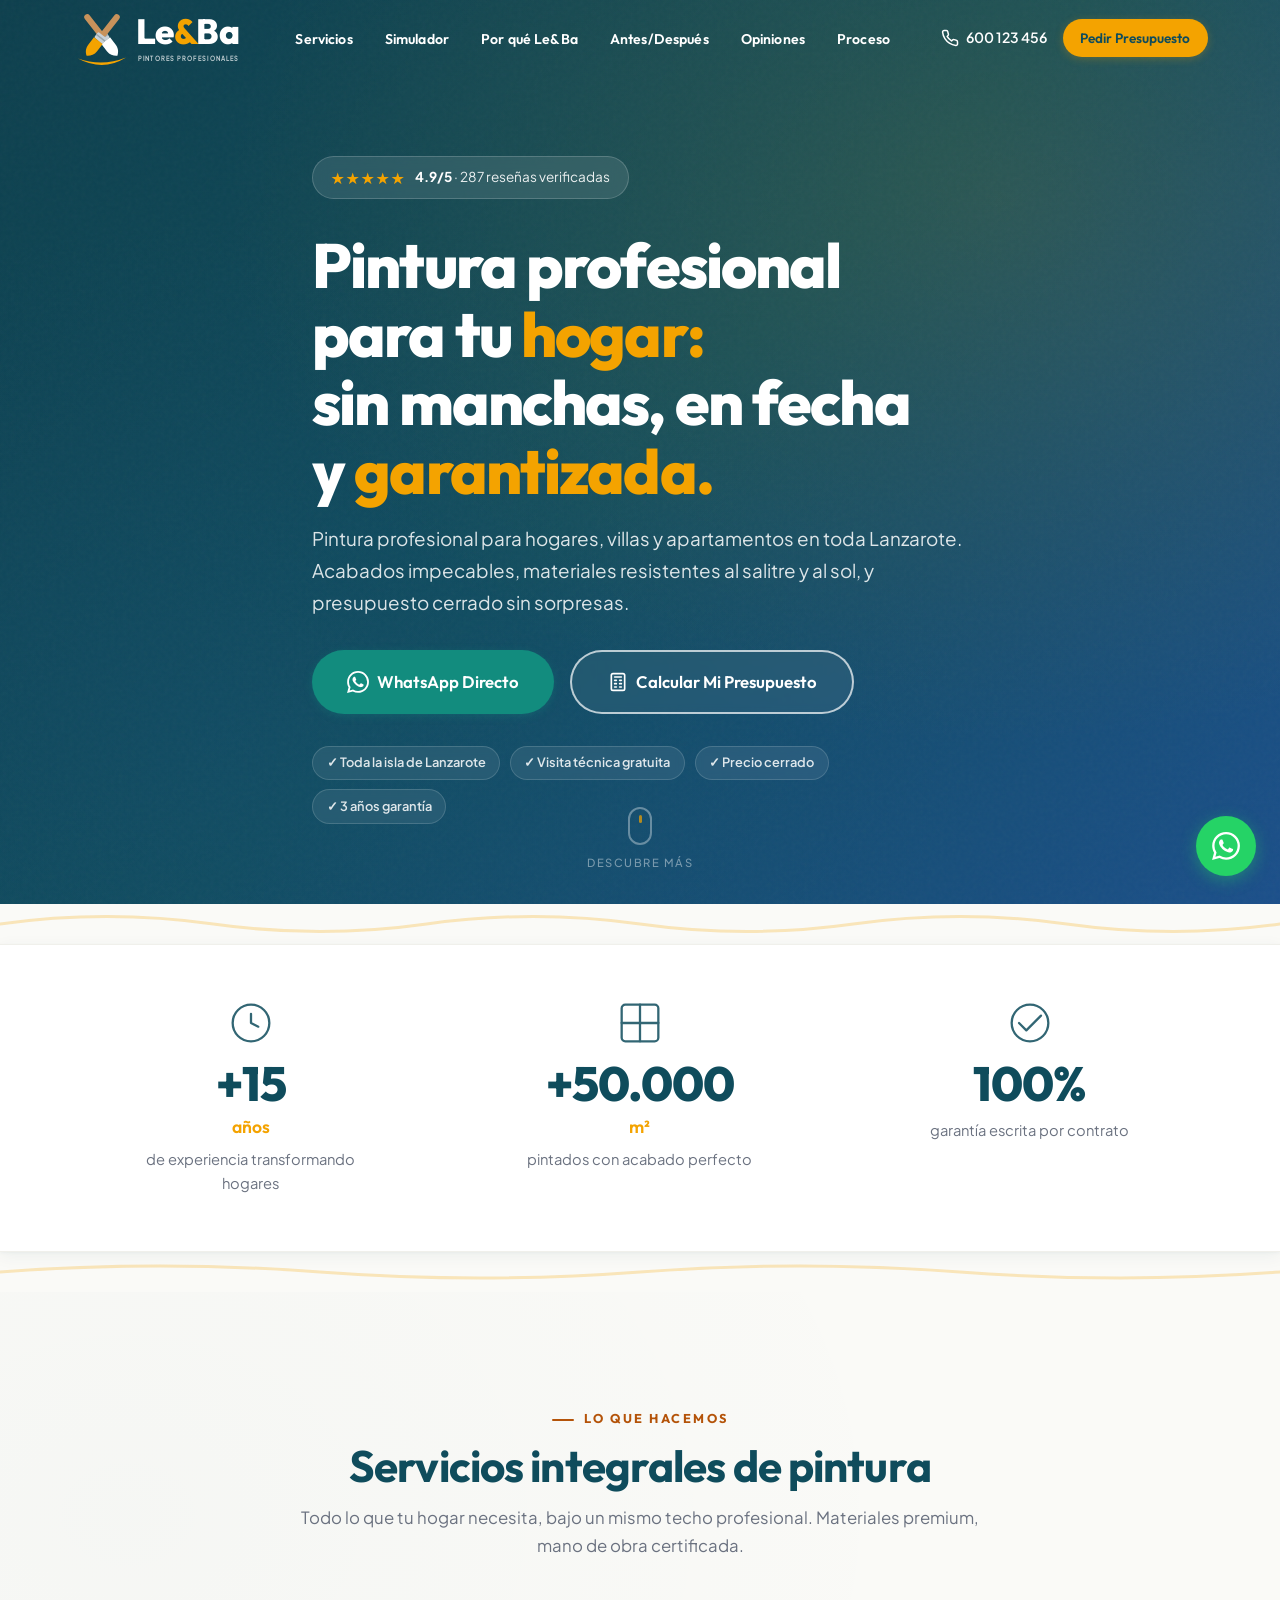
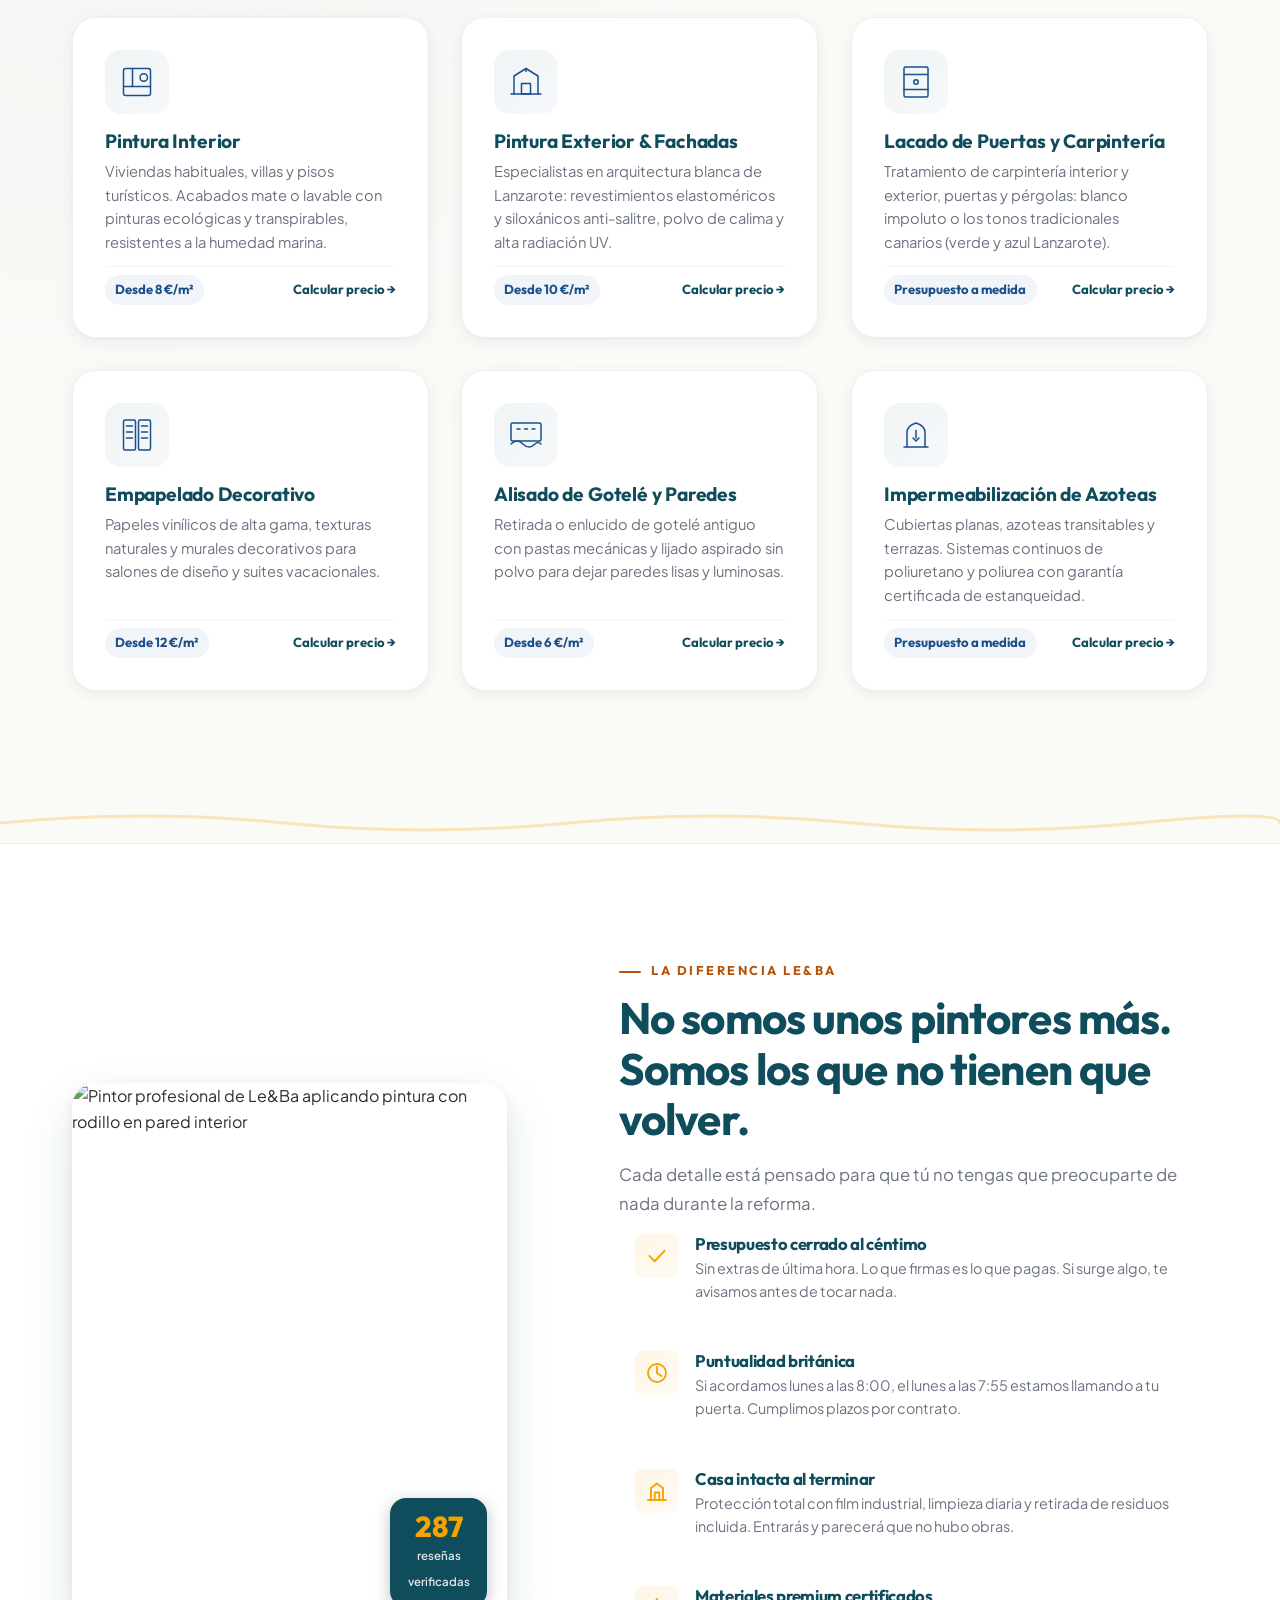
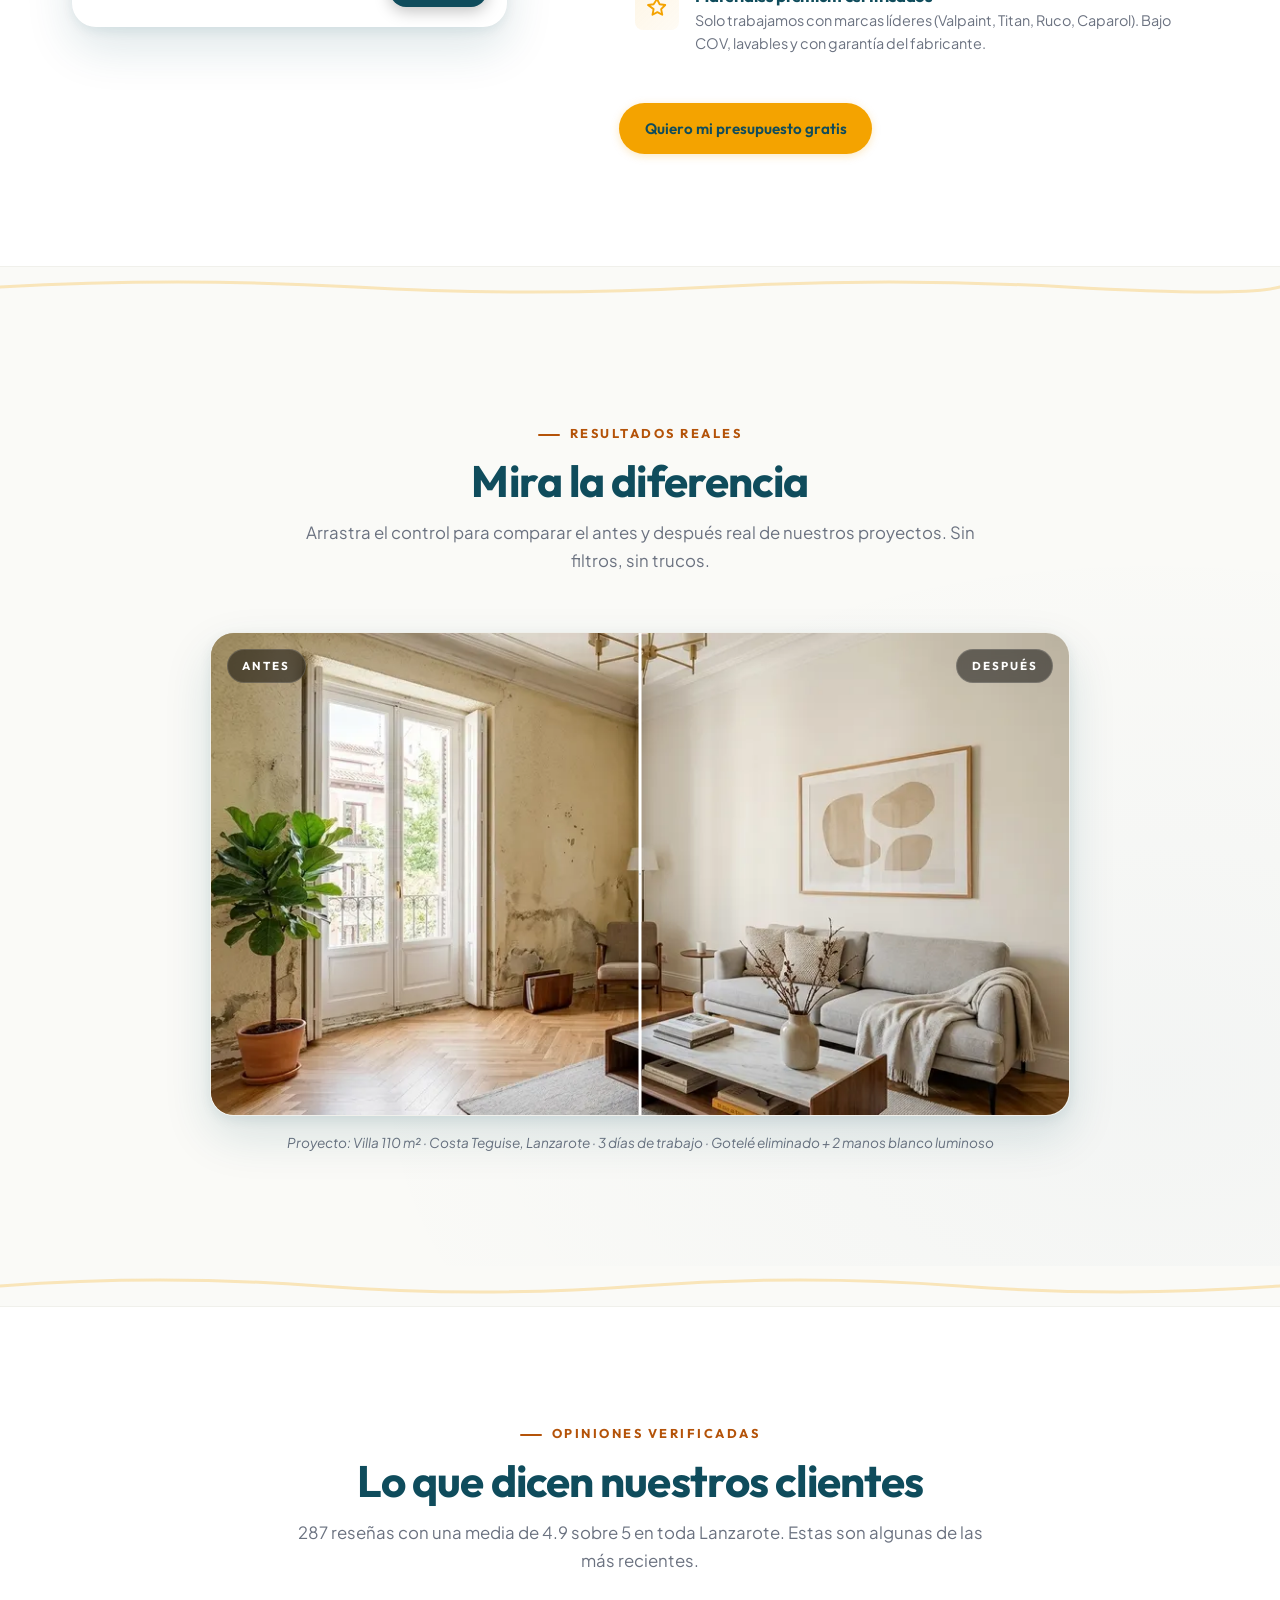
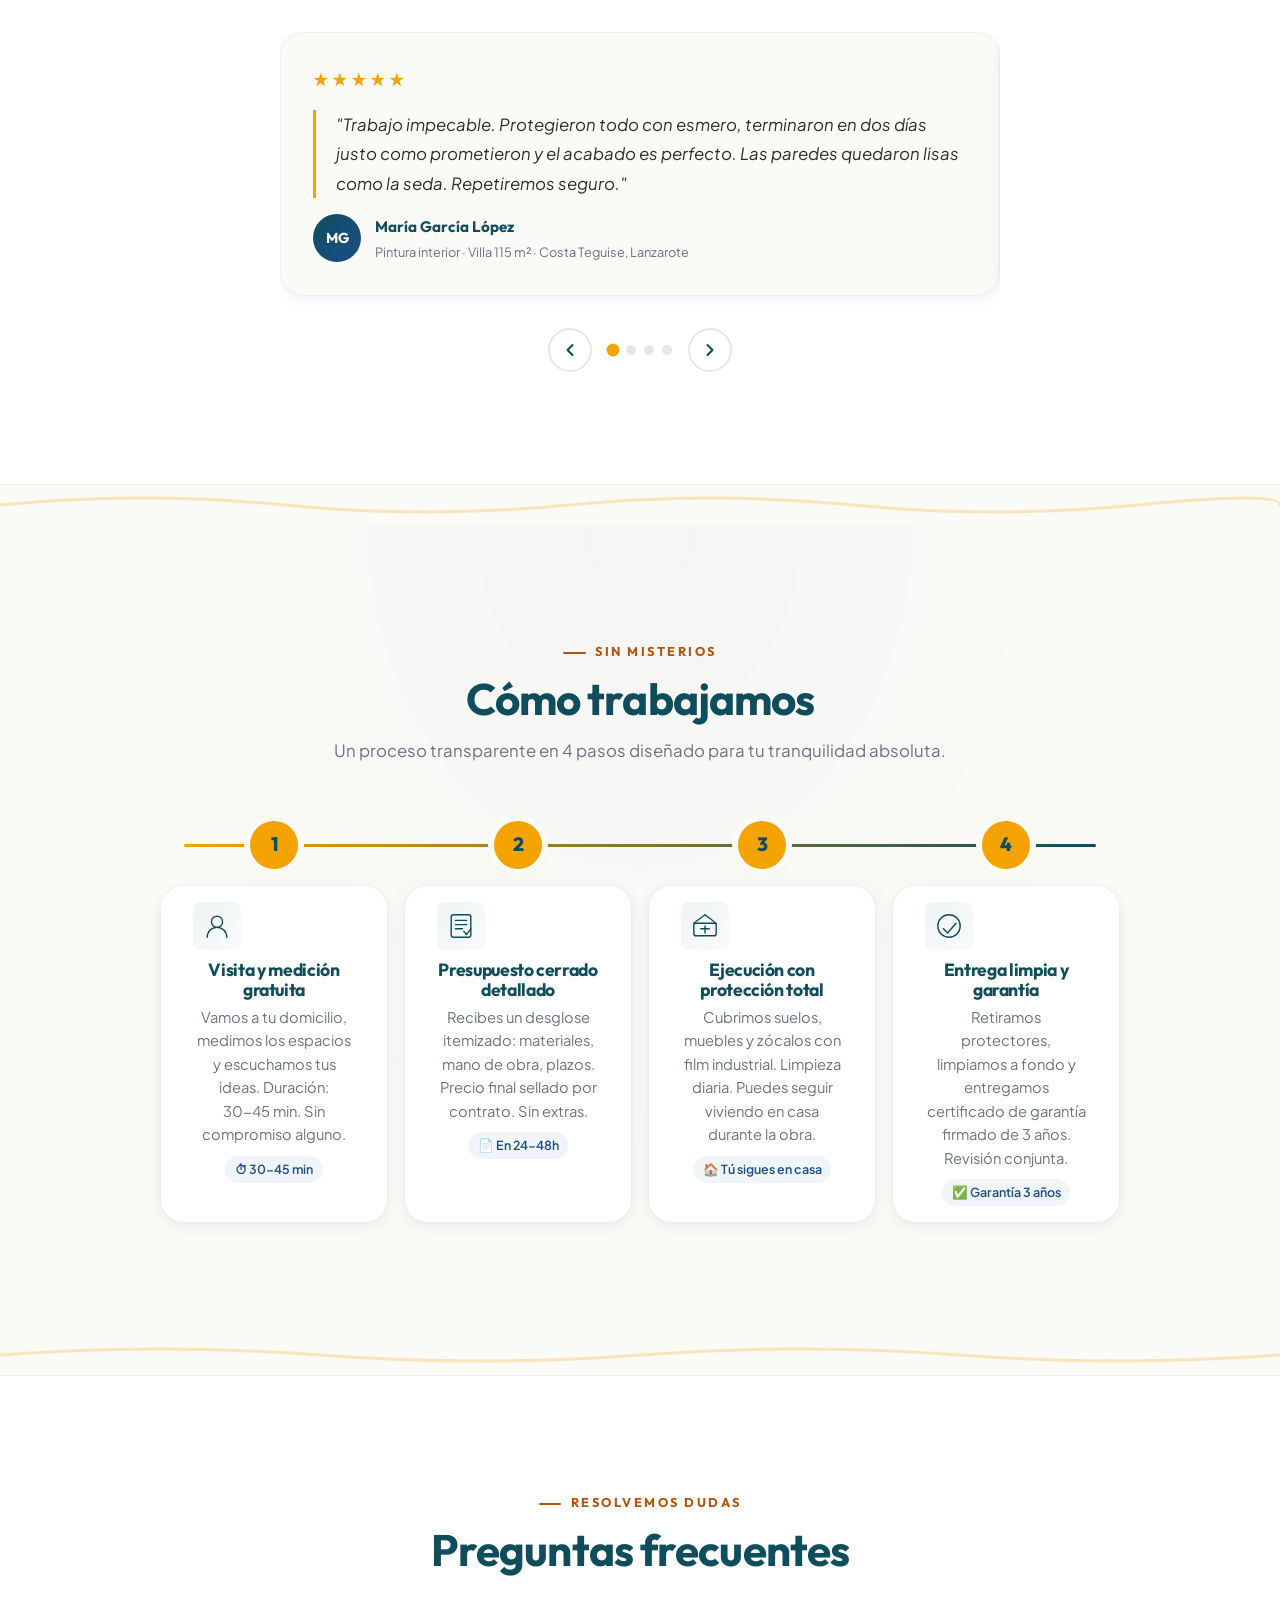
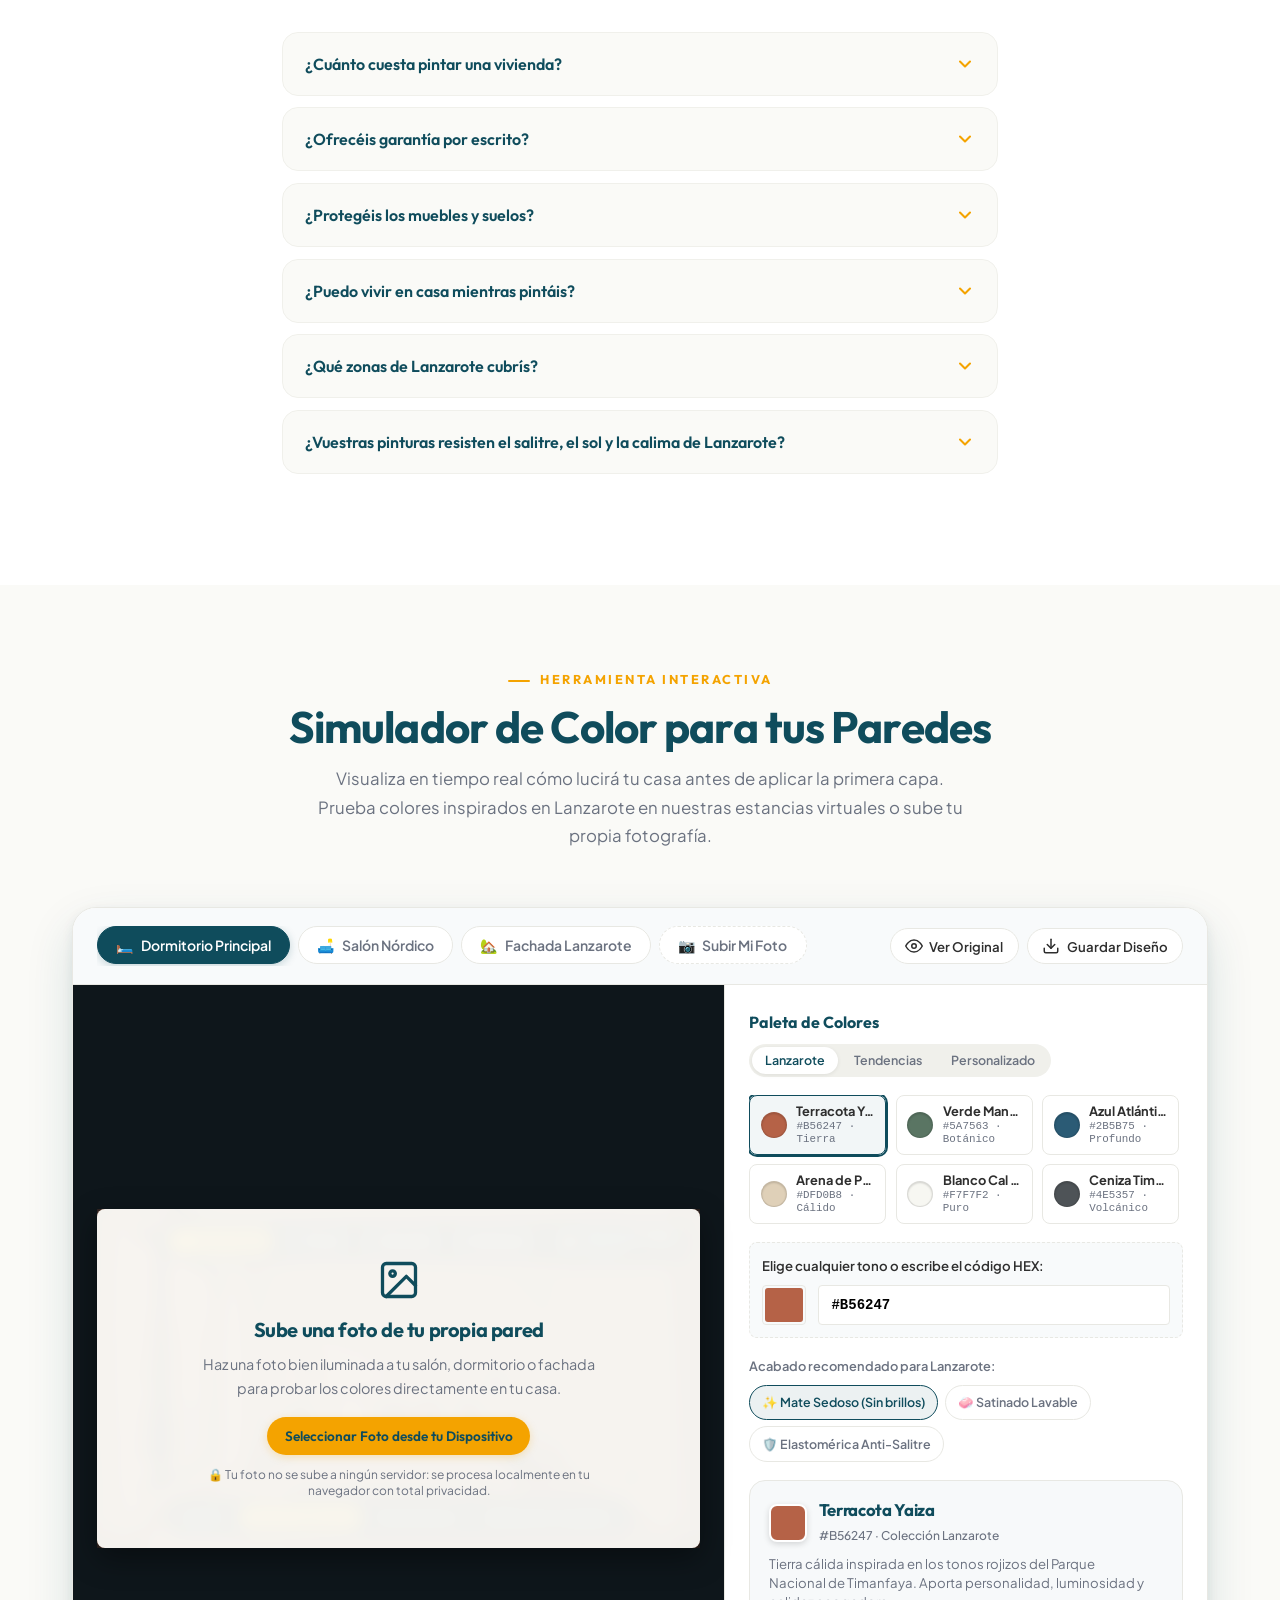
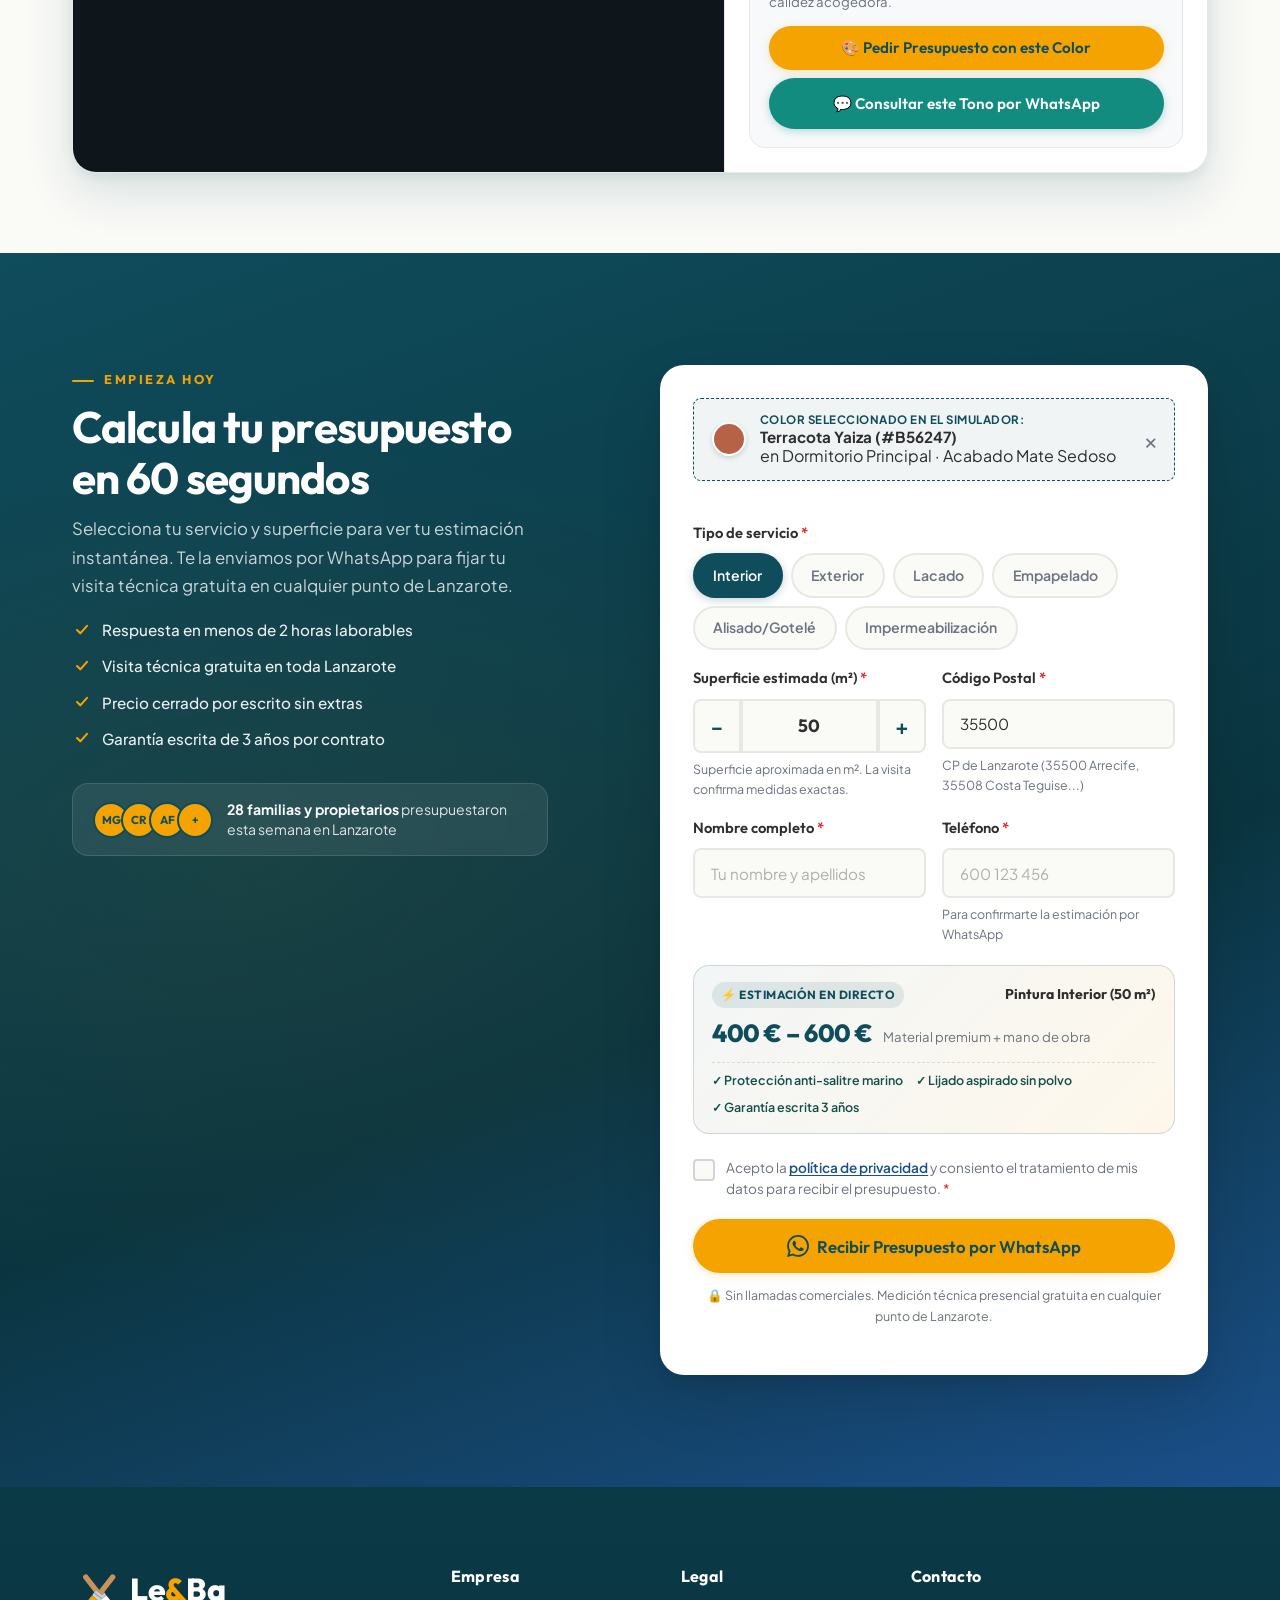
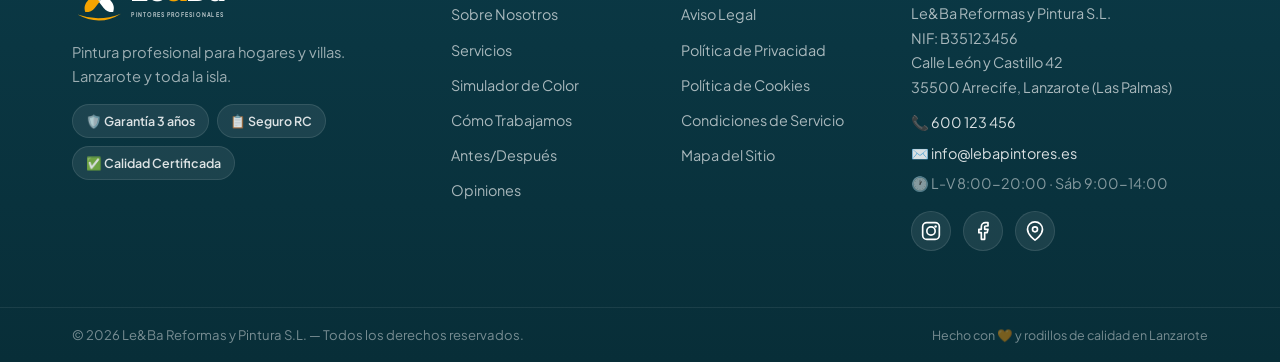
==== commit 57c1396b: "feat: Simulador interactivo de color de paredes en tiempo real para Le&Ba" ====
--- a/index.html
+++ b/index.html
@@ -227,6 +227,7 @@
       <nav class="main-nav" aria-label="Navegación principal">
         <ul class="nav-list">
           <li><a href="#servicios" class="nav-link">Servicios</a></li>
+          <li><a href="#simulador" class="nav-link">Simulador</a></li>
           <li><a href="#por-que-leba" class="nav-link">Por qué Le&amp;Ba</a></li>
           <li><a href="#antes-despues" class="nav-link">Antes/Después</a></li>
           <li><a href="#opiniones" class="nav-link">Opiniones</a></li>
@@ -254,6 +255,7 @@
     <button class="mobile-nav-close" aria-label="Cerrar menú">✕</button>
     <ul class="mobile-nav-list">
       <li><a href="#servicios" class="mobile-nav-link">Servicios</a></li>
+      <li><a href="#simulador" class="mobile-nav-link">Simulador de Color</a></li>
       <li><a href="#por-que-leba" class="mobile-nav-link">Por qué Le&amp;Ba</a></li>
       <li><a href="#antes-despues" class="mobile-nav-link">Antes/Después</a></li>
       <li><a href="#opiniones" class="mobile-nav-link">Opiniones</a></li>
@@ -824,6 +826,188 @@
               <p>Totalmente. Es el mayor reto en la isla. Por eso utilizamos recubrimientos siloxánicos y elastoméricos de primeras marcas con filtros anti-UV y barrera contra el salitre marino y el polvo de calima. Evitan desconchones, ampollas y el amarillamiento del blanco tradicional.</p>
             </div>
           </details>
+        </div>
+      </div>
+    </section>
+
+    <!-- ==================== SIMULADOR DE COLOR INTERACTIVO ==================== -->
+    <section class="color-visualizer" id="simulador" aria-labelledby="simuladorHeading">
+      <div class="container">
+        <div class="section-header text-center">
+          <span class="section-tag light reveal-up">Herramienta Interactiva</span>
+          <h2 class="section-heading reveal-up" id="simuladorHeading">Simulador de Color para tus Paredes</h2>
+          <p class="section-subheading reveal-up">Visualiza en tiempo real cómo lucirá tu casa antes de aplicar la primera capa. Prueba colores inspirados en Lanzarote en nuestras estancias virtuales o sube tu propia fotografía.</p>
+        </div>
+
+        <div class="vis-app-card reveal-up">
+          <!-- Barra superior de estancias -->
+          <div class="vis-header-bar">
+            <div class="vis-room-tabs" role="tablist" aria-label="Seleccionar estancia para simulación">
+              <button type="button" class="vis-tab active" data-room="dormitorio" role="tab" aria-selected="true">
+                <span class="vis-tab-icon">🛏️</span>
+                <span>Dormitorio Principal</span>
+              </button>
+              <button type="button" class="vis-tab" data-room="salon" role="tab" aria-selected="false">
+                <span class="vis-tab-icon">🛋️</span>
+                <span>Salón Nórdico</span>
+              </button>
+              <button type="button" class="vis-tab" data-room="fachada" role="tab" aria-selected="false">
+                <span class="vis-tab-icon">🏡</span>
+                <span>Fachada Lanzarote</span>
+              </button>
+              <button type="button" class="vis-tab vis-tab-upload" data-room="custom" role="tab" aria-selected="false">
+                <span class="vis-tab-icon">📷</span>
+                <span>Subir Mi Foto</span>
+              </button>
+            </div>
+
+            <div class="vis-quick-actions">
+              <button type="button" class="vis-btn-ghost" id="visBtnCompare" title="Mantén pulsado o haz clic para alternar con la pared original" aria-label="Ver estancia original">
+                <svg width="18" height="18" viewBox="0 0 24 24" fill="none" stroke="currentColor" stroke-width="2" stroke-linecap="round" stroke-linejoin="round" aria-hidden="true"><path d="M1 12s4-8 11-8 11 8 11 8-4 8-11 8-11-8-11-8z"/><circle cx="12" cy="12" r="3"/></svg>
+                <span>Ver Original</span>
+              </button>
+              <button type="button" class="vis-btn-ghost" id="visBtnDownload" title="Descargar imagen con el color aplicado" aria-label="Guardar diseño de color">
+                <svg width="18" height="18" viewBox="0 0 24 24" fill="none" stroke="currentColor" stroke-width="2" stroke-linecap="round" stroke-linejoin="round" aria-hidden="true"><path d="M21 15v4a2 2 0 0 1-2 2H5a2 2 0 0 1-2-2v-4"/><polyline points="7 10 12 15 17 10"/><line x1="12" y1="15" x2="12" y2="3"/></svg>
+                <span>Guardar Diseño</span>
+              </button>
+            </div>
+          </div>
+
+          <div class="vis-workspace">
+            <!-- Escenario Visual -->
+            <div class="vis-stage-wrapper">
+              <div class="vis-stage" id="visStage">
+                <!-- Imagen base fotográfica -->
+                <img id="visBaseImg" src="img/dormitorio.jpg" alt="Estancia para simulación de pintura de paredes" class="vis-base-img" crossOrigin="anonymous">
+
+                <!-- Capa de color interactiva (con mask-image y blend-mode) -->
+                <div id="visTintLayer" class="vis-tint-layer" aria-hidden="true"></div>
+
+                <!-- Canvas para fotos subidas por el usuario -->
+                <canvas id="visCustomCanvas" class="vis-custom-canvas" hidden></canvas>
+
+                <!-- Selector de zona de pared (cabecero / lateral / todas) -->
+                <div class="vis-zone-bar" id="visZoneBar" aria-label="Zonas de pared">
+                  <span class="vis-zone-label">Pared:</span>
+                  <div class="vis-zone-buttons">
+                    <button type="button" class="vis-zone-btn active" data-zone="accent">Pared Cabecero</button>
+                    <button type="button" class="vis-zone-btn" data-zone="side">Pared Lateral</button>
+                    <button type="button" class="vis-zone-btn" data-zone="all">Habitación Completa</button>
+                  </div>
+                </div>
+
+                <!-- Herramientas cuando el usuario sube su propia foto -->
+                <div class="vis-custom-tools" id="visCustomTools" hidden aria-label="Herramientas de pintura para tu foto">
+                  <button type="button" class="vis-tool-btn active" data-tool="magic" title="Pincel inteligente: toca cualquier pared para colorearla">
+                    ✨ Tocar Pared
+                  </button>
+                  <button type="button" class="vis-tool-btn" data-tool="brush" title="Pincel manual para retoques">
+                    🖌️ Pincel
+                  </button>
+                  <button type="button" class="vis-tool-btn" data-tool="eraser" title="Borrador">
+                    🧹 Borrador
+                  </button>
+                  <button type="button" class="vis-tool-btn" id="visCustomUndo" title="Deshacer último cambio">
+                    ↩️ Deshacer
+                  </button>
+                  <button type="button" class="vis-tool-btn" id="visCustomClear" title="Limpiar pintura aplicada">
+                    🗑️ Reiniciar
+                  </button>
+                </div>
+
+                <!-- Diálogo para subir foto propia -->
+                <div class="vis-upload-overlay" id="visUploadOverlay" hidden>
+                  <div class="vis-upload-box">
+                    <svg width="44" height="44" viewBox="0 0 24 24" fill="none" stroke="var(--color-primary)" stroke-width="1.8" stroke-linecap="round" stroke-linejoin="round" aria-hidden="true"><rect x="3" y="3" width="18" height="18" rx="2" ry="2"/><circle cx="8.5" cy="8.5" r="1.5"/><polyline points="21 15 16 10 5 21"/></svg>
+                    <h3>Sube una foto de tu propia pared</h3>
+                    <p>Haz una foto bien iluminada a tu salón, dormitorio o fachada para probar los colores directamente en tu casa.</p>
+                    <label class="btn btn-primary btn-sm vis-upload-input-label">
+                      Seleccionar Foto desde tu Dispositivo
+                      <input type="file" id="visFileInput" accept="image/*" class="sr-only">
+                    </label>
+                    <span class="vis-upload-tip">🔒 Tu foto no se sube a ningún servidor: se procesa localmente en tu navegador con total privacidad.</span>
+                  </div>
+                </div>
+
+                <!-- Indicador de color activo -->
+                <div class="vis-active-badge">
+                  <span class="vis-badge-dot" id="visBadgeDot"></span>
+                  <div class="vis-badge-text">
+                    <strong id="visBadgeName">Terracota Yaiza</strong>
+                    <span id="visBadgeHex">#B56247</span>
+                  </div>
+                </div>
+              </div>
+            </div>
+
+            <!-- Panel de Controles -->
+            <div class="vis-controls">
+              <!-- Categorías de paletas -->
+              <div class="vis-palette-header">
+                <span class="vis-palette-title">Paleta de Colores</span>
+                <div class="vis-palette-tabs" role="tablist">
+                  <button type="button" class="vis-pal-tab active" data-palette="lanzarote" role="tab" aria-selected="true">Lanzarote</button>
+                  <button type="button" class="vis-pal-tab" data-palette="tendencias" role="tab" aria-selected="false">Tendencias</button>
+                  <button type="button" class="vis-pal-tab" data-palette="custom" role="tab" aria-selected="false">Personalizado</button>
+                </div>
+              </div>
+
+              <!-- Rejilla interactiva de muestras -->
+              <div class="vis-swatches-grid" id="visSwatchesGrid" role="radiogroup" aria-label="Muestras de color">
+                <!-- Se inyecta dinámicamente vía app.js -->
+              </div>
+
+              <!-- Selector personalizado (Color Picker + Hex input) -->
+              <div class="vis-custom-color-row" id="visCustomColorRow" hidden>
+                <label for="visColorPicker" class="vis-picker-label">Elige cualquier tono o escribe el código HEX:</label>
+                <div class="vis-picker-inputs">
+                  <input type="color" id="visColorPicker" value="#B56247" class="vis-color-input" aria-label="Selector libre de color">
+                  <input type="text" id="visHexInput" value="#B56247" maxlength="7" class="vis-hex-input" placeholder="#B56247" aria-label="Código hexadecimal">
+                </div>
+              </div>
+
+              <!-- Selector de acabado -->
+              <div class="vis-finish-section">
+                <span class="vis-finish-label">Acabado recomendado para Lanzarote:</span>
+                <div class="vis-finish-options" role="radiogroup" aria-label="Acabado de pintura">
+                  <label class="vis-finish-chip active">
+                    <input type="radio" name="visFinish" value="Mate Sedoso" checked class="sr-only">
+                    <span>✨ Mate Sedoso (Sin brillos)</span>
+                  </label>
+                  <label class="vis-finish-chip">
+                    <input type="radio" name="visFinish" value="Satinado Lavable" class="sr-only">
+                    <span>🧼 Satinado Lavable</span>
+                  </label>
+                  <label class="vis-finish-chip">
+                    <input type="radio" name="visFinish" value="Anti-Salitre Elastomérica" class="sr-only">
+                    <span>🛡️ Elastomérica Anti-Salitre</span>
+                  </label>
+                </div>
+              </div>
+
+              <!-- Tarjeta de información y llamada a la acción -->
+              <div class="vis-cta-card">
+                <div class="vis-cta-info">
+                  <div class="vis-cta-color-head">
+                    <span class="vis-cta-color-preview" id="visCtaPreview"></span>
+                    <div>
+                      <h4 id="visSummaryTitle">Terracota Yaiza</h4>
+                      <span class="vis-summary-code" id="visSummaryCode">#B56247 · Colección Lanzarote</span>
+                    </div>
+                  </div>
+                  <p id="visSummaryDesc">Tierra cálida inspirada en los tonos rojizos del Parque Nacional de Timanfaya. Aporta serenidad, carácter canario y luminosidad acogedora.</p>
+                </div>
+                <div class="vis-cta-actions">
+                  <button type="button" class="btn btn-primary btn-block" id="visBtnApplyToQuote">
+                    🎨 Pedir Presupuesto con este Color
+                  </button>
+                  <a href="#" class="btn btn-whatsapp btn-block" id="visBtnWhatsAppColor" target="_blank" rel="noopener noreferrer">
+                    💬 Consultar este Tono por WhatsApp
+                  </a>
+                </div>
+              </div>
+            </div>
+          </div>
         </div>
       </div>
     </section>
@@ -866,6 +1050,17 @@
           </div>
 
           <form class="calc-form reveal-right" id="calcForm" novalidate aria-label="Formulario de solicitud de presupuesto">
+            <!-- Banner de color elegido en el simulador -->
+            <div class="calc-color-banner" id="calcColorBanner" hidden>
+              <div class="calc-color-banner-chip" id="calcColorChip"></div>
+              <div class="calc-color-banner-info">
+                <span class="calc-color-banner-label">Color seleccionado en el simulador:</span>
+                <strong id="calcColorBannerName">Terracota Yaiza (#B56247)</strong>
+                <span id="calcColorBannerDetail">en Dormitorio Principal · Acabado Mate Sedoso</span>
+              </div>
+              <button type="button" class="calc-color-banner-remove" id="calcColorBannerRemove" title="Eliminar color del presupuesto" aria-label="Quitar selección de color">&times;</button>
+            </div>
+
             <fieldset class="form-fieldset">
               <legend class="field-label">Tipo de servicio <span class="required-star" aria-hidden="true">*</span></legend>
               <div class="pill-group" role="radiogroup" aria-required="true">
@@ -986,6 +1181,7 @@
         <ul>
           <li><a href="#">Sobre Nosotros</a></li>
           <li><a href="#servicios">Servicios</a></li>
+          <li><a href="#simulador">Simulador de Color</a></li>
           <li><a href="#proceso">Cómo Trabajamos</a></li>
           <li><a href="#antes-despues">Antes/Después</a></li>
           <li><a href="#opiniones">Opiniones</a></li>
--- a/styles.css
+++ b/styles.css
@@ -2174,4 +2174,719 @@
 html.view-calculadora #proceso,
 html.view-calculadora #faq {
   display: none !important;
+}
+
+/* ==========================================================================
+   SIMULADOR DE COLOR INTERACTIVO (LE&BA COLOR VISUALIZER)
+   ========================================================================== */
+.color-visualizer {
+  padding: var(--space-xl) 0;
+  background-color: var(--color-bg);
+}
+
+.vis-app-card {
+  background: var(--color-surface);
+  border: 1px solid var(--color-border);
+  border-radius: var(--radius-xl);
+  box-shadow: var(--shadow-elevated);
+  overflow: hidden;
+  margin-top: var(--space-md);
+}
+
+/* Top bar: room tabs & quick actions */
+.vis-header-bar {
+  display: flex;
+  align-items: center;
+  justify-content: space-between;
+  flex-wrap: wrap;
+  gap: 1rem;
+  padding: 1.15rem 1.5rem;
+  background: #F8FAFB;
+  border-bottom: 1px solid var(--color-border);
+}
+
+.vis-room-tabs {
+  display: flex;
+  gap: 0.5rem;
+  overflow-x: auto;
+  padding-bottom: 2px;
+  -webkit-overflow-scrolling: touch;
+}
+
+.vis-tab {
+  display: inline-flex;
+  align-items: center;
+  gap: 0.45rem;
+  padding: 0.55rem 1.15rem;
+  background: #FFFFFF;
+  border: 1.5px solid var(--color-border);
+  border-radius: var(--radius-pill);
+  font-family: var(--font-body);
+  font-size: 0.875rem;
+  font-weight: 600;
+  color: var(--color-text-muted);
+  cursor: pointer;
+  white-space: nowrap;
+  transition: var(--transition-fast);
+}
+
+.vis-tab:hover:not(.active) {
+  border-color: var(--color-primary);
+  color: var(--color-primary);
+  background: rgba(15, 76, 92, 0.04);
+}
+
+.vis-tab.active {
+  background: var(--color-primary);
+  border-color: var(--color-primary);
+  color: #FFFFFF;
+  box-shadow: 0 2px 8px rgba(15, 76, 92, 0.22);
+}
+
+.vis-tab-upload {
+  border-style: dashed;
+}
+
+.vis-quick-actions {
+  display: flex;
+  align-items: center;
+  gap: 0.5rem;
+}
+
+.vis-btn-ghost {
+  display: inline-flex;
+  align-items: center;
+  gap: 0.4rem;
+  padding: 0.5rem 0.9rem;
+  background: #FFFFFF;
+  border: 1.5px solid var(--color-border);
+  border-radius: var(--radius-pill);
+  font-family: var(--font-body);
+  font-size: 0.825rem;
+  font-weight: 600;
+  color: var(--color-text);
+  cursor: pointer;
+  transition: var(--transition-fast);
+}
+
+.vis-btn-ghost:hover {
+  border-color: var(--color-primary);
+  color: var(--color-primary);
+  background: rgba(15, 76, 92, 0.04);
+}
+
+/* Two-column layout */
+.vis-workspace {
+  display: grid;
+  grid-template-columns: 1.35fr 1fr;
+  align-items: stretch;
+}
+
+@media (max-width: 1024px) {
+  .vis-workspace {
+    grid-template-columns: 1fr;
+  }
+}
+
+/* Visual Stage */
+.vis-stage-wrapper {
+  background: #0E161B;
+  padding: 1.5rem;
+  display: flex;
+  flex-direction: column;
+  justify-content: center;
+  align-items: center;
+  position: relative;
+  min-height: 440px;
+}
+
+.vis-stage {
+  position: relative;
+  width: 100%;
+  max-width: 820px;
+  aspect-ratio: 16 / 9;
+  border-radius: var(--radius-md);
+  overflow: hidden;
+  box-shadow: 0 10px 30px rgba(0, 0, 0, 0.4);
+  background: #1A2328;
+}
+
+.vis-base-img {
+  width: 100%;
+  height: 100%;
+  object-fit: cover;
+  display: block;
+}
+
+/* Tint layer with multiply mix-blend-mode */
+.vis-tint-layer {
+  position: absolute;
+  inset: 0;
+  pointer-events: none;
+  background-color: #B56247;
+  mix-blend-mode: multiply;
+  opacity: 0.95;
+  transition: background-color 0.25s ease, opacity 0.25s ease;
+  -webkit-mask-size: 100% 100%;
+  mask-size: 100% 100%;
+  -webkit-mask-repeat: no-repeat;
+  mask-repeat: no-repeat;
+}
+
+.vis-custom-canvas {
+  position: absolute;
+  inset: 0;
+  width: 100%;
+  height: 100%;
+  cursor: crosshair;
+  touch-action: none;
+  z-index: 5;
+}
+
+/* Floating zone bar */
+.vis-zone-bar {
+  position: absolute;
+  bottom: 12px;
+  left: 50%;
+  transform: translateX(-50%);
+  display: flex;
+  align-items: center;
+  gap: 0.4rem;
+  background: rgba(14, 22, 27, 0.88);
+  backdrop-filter: blur(10px);
+  -webkit-backdrop-filter: blur(10px);
+  padding: 0.35rem 0.65rem;
+  border-radius: var(--radius-pill);
+  border: 1px solid rgba(255, 255, 255, 0.15);
+  z-index: 10;
+  max-width: calc(100% - 24px);
+  box-shadow: 0 4px 16px rgba(0, 0, 0, 0.3);
+}
+
+.vis-zone-label {
+  font-size: 0.72rem;
+  text-transform: uppercase;
+  letter-spacing: 0.5px;
+  color: rgba(255, 255, 255, 0.65);
+  font-weight: 700;
+  padding: 0 0.35rem;
+}
+
+.vis-zone-buttons {
+  display: flex;
+  gap: 0.25rem;
+}
+
+.vis-zone-btn {
+  border: none;
+  background: transparent;
+  color: #FFFFFF;
+  padding: 0.3rem 0.7rem;
+  border-radius: var(--radius-pill);
+  font-family: var(--font-body);
+  font-size: 0.78rem;
+  font-weight: 600;
+  cursor: pointer;
+  transition: var(--transition-fast);
+  white-space: nowrap;
+}
+
+.vis-zone-btn.active {
+  background: var(--color-accent);
+  color: #111827;
+}
+
+.vis-zone-btn:hover:not(.active) {
+  background: rgba(255, 255, 255, 0.15);
+}
+
+/* Custom tools bar */
+.vis-custom-tools {
+  position: absolute;
+  top: 12px;
+  left: 50%;
+  transform: translateX(-50%);
+  display: flex;
+  gap: 0.3rem;
+  background: rgba(14, 22, 27, 0.9);
+  backdrop-filter: blur(10px);
+  -webkit-backdrop-filter: blur(10px);
+  padding: 0.35rem 0.6rem;
+  border-radius: var(--radius-pill);
+  border: 1px solid rgba(255, 255, 255, 0.15);
+  z-index: 10;
+  max-width: calc(100% - 24px);
+  overflow-x: auto;
+}
+
+.vis-tool-btn {
+  border: none;
+  background: rgba(255, 255, 255, 0.1);
+  color: #FFFFFF;
+  padding: 0.35rem 0.65rem;
+  border-radius: var(--radius-pill);
+  font-family: var(--font-body);
+  font-size: 0.75rem;
+  font-weight: 600;
+  cursor: pointer;
+  transition: var(--transition-fast);
+  white-space: nowrap;
+}
+
+.vis-tool-btn.active {
+  background: var(--color-accent);
+  color: #111827;
+}
+
+/* Upload overlay */
+.vis-upload-overlay {
+  position: absolute;
+  inset: 0;
+  background: rgba(250, 250, 247, 0.96);
+  backdrop-filter: blur(8px);
+  -webkit-backdrop-filter: blur(8px);
+  display: flex;
+  align-items: center;
+  justify-content: center;
+  padding: 1.5rem;
+  z-index: 15;
+  text-align: center;
+}
+
+.vis-upload-box {
+  max-width: 420px;
+  display: flex;
+  flex-direction: column;
+  align-items: center;
+  gap: 0.75rem;
+}
+
+.vis-upload-box h3 {
+  font-family: var(--font-heading);
+  font-size: 1.25rem;
+  color: var(--color-primary);
+  margin-top: 0.25rem;
+}
+
+.vis-upload-box p {
+  font-size: 0.9rem;
+  color: var(--color-text-muted);
+}
+
+.vis-upload-input-label {
+  cursor: pointer;
+  margin-top: 0.25rem;
+}
+
+.vis-upload-tip {
+  font-size: 0.75rem;
+  color: var(--color-text-muted);
+  line-height: 1.35;
+}
+
+/* Active color badge */
+.vis-active-badge {
+  position: absolute;
+  top: 12px;
+  right: 12px;
+  display: flex;
+  align-items: center;
+  gap: 0.5rem;
+  background: rgba(14, 22, 27, 0.82);
+  backdrop-filter: blur(8px);
+  -webkit-backdrop-filter: blur(8px);
+  padding: 0.4rem 0.75rem;
+  border-radius: var(--radius-pill);
+  border: 1px solid rgba(255, 255, 255, 0.15);
+  z-index: 10;
+  color: #FFFFFF;
+  box-shadow: 0 4px 12px rgba(0, 0, 0, 0.25);
+}
+
+.vis-badge-dot {
+  width: 14px;
+  height: 14px;
+  border-radius: 50%;
+  border: 2px solid #FFFFFF;
+  display: inline-block;
+  flex-shrink: 0;
+  box-shadow: 0 0 4px rgba(0, 0, 0, 0.3);
+}
+
+.vis-badge-text {
+  display: flex;
+  flex-direction: column;
+  line-height: 1.15;
+}
+
+.vis-badge-text strong {
+  font-size: 0.78rem;
+  font-weight: 700;
+}
+
+.vis-badge-text span {
+  font-size: 0.68rem;
+  opacity: 0.75;
+  font-family: monospace;
+}
+
+/* Right Column: Controls */
+.vis-controls {
+  padding: 1.5rem;
+  display: flex;
+  flex-direction: column;
+  gap: 1.15rem;
+  background: var(--color-surface);
+  border-left: 1px solid var(--color-border);
+}
+
+@media (max-width: 1024px) {
+  .vis-controls {
+    border-left: none;
+    border-top: 1px solid var(--color-border);
+    padding: 1.25rem;
+  }
+}
+
+.vis-palette-header {
+  display: flex;
+  align-items: center;
+  justify-content: space-between;
+  flex-wrap: wrap;
+  gap: 0.5rem;
+}
+
+.vis-palette-title {
+  font-family: var(--font-heading);
+  font-size: 1rem;
+  font-weight: 700;
+  color: var(--color-primary);
+}
+
+.vis-palette-tabs {
+  display: flex;
+  gap: 0.2rem;
+  background: var(--color-border-light);
+  padding: 3px;
+  border-radius: var(--radius-pill);
+}
+
+.vis-pal-tab {
+  border: none;
+  background: transparent;
+  padding: 0.35rem 0.8rem;
+  border-radius: var(--radius-pill);
+  font-family: var(--font-body);
+  font-size: 0.78rem;
+  font-weight: 600;
+  color: var(--color-text-muted);
+  cursor: pointer;
+  transition: var(--transition-fast);
+}
+
+.vis-pal-tab.active {
+  background: #FFFFFF;
+  color: var(--color-primary);
+  box-shadow: 0 1px 4px rgba(0, 0, 0, 0.08);
+}
+
+/* Swatches Grid */
+.vis-swatches-grid {
+  display: grid;
+  grid-template-columns: repeat(auto-fill, minmax(135px, 1fr));
+  gap: 0.6rem;
+  max-height: 250px;
+  overflow-y: auto;
+  padding-right: 4px;
+}
+
+.vis-swatch {
+  border: 1.5px solid var(--color-border);
+  border-radius: var(--radius-md);
+  padding: 0.5rem 0.65rem;
+  display: flex;
+  align-items: center;
+  gap: 0.6rem;
+  background: #FFFFFF;
+  cursor: pointer;
+  transition: var(--transition-fast);
+  text-align: left;
+  outline: none;
+}
+
+.vis-swatch:hover {
+  border-color: var(--color-primary);
+  transform: translateY(-2px);
+  box-shadow: var(--shadow-card);
+}
+
+.vis-swatch.active {
+  border-color: var(--color-primary);
+  background: rgba(15, 76, 92, 0.05);
+  box-shadow: 0 0 0 2px var(--color-primary);
+}
+
+.vis-swatch-circle {
+  width: 26px;
+  height: 26px;
+  border-radius: 50%;
+  border: 1px solid rgba(0, 0, 0, 0.12);
+  flex-shrink: 0;
+  box-shadow: inset 0 1px 2px rgba(0, 0, 0, 0.15);
+}
+
+.vis-swatch-info {
+  display: flex;
+  flex-direction: column;
+  overflow: hidden;
+  line-height: 1.2;
+}
+
+.vis-swatch-name {
+  font-size: 0.8rem;
+  font-weight: 700;
+  color: var(--color-text);
+  white-space: nowrap;
+  overflow: hidden;
+  text-overflow: ellipsis;
+}
+
+.vis-swatch-code {
+  font-size: 0.68rem;
+  color: var(--color-text-muted);
+  font-family: monospace;
+}
+
+/* Custom Color Picker Row */
+.vis-custom-color-row {
+  display: flex;
+  flex-direction: column;
+  gap: 0.5rem;
+  padding: 0.75rem;
+  background: #F8FAFB;
+  border: 1px dashed var(--color-border);
+  border-radius: var(--radius-md);
+}
+
+.vis-picker-label {
+  font-size: 0.825rem;
+  font-weight: 600;
+  color: var(--color-text);
+}
+
+.vis-picker-inputs {
+  display: flex;
+  align-items: center;
+  gap: 0.75rem;
+}
+
+.vis-color-input {
+  -webkit-appearance: none;
+  -moz-appearance: none;
+  appearance: none;
+  width: 44px;
+  height: 40px;
+  border: 1px solid var(--color-border);
+  border-radius: var(--radius-sm);
+  background: transparent;
+  cursor: pointer;
+  padding: 0;
+}
+
+.vis-color-input::-webkit-color-swatch-wrapper {
+  padding: 2px;
+}
+
+.vis-color-input::-webkit-color-swatch {
+  border: none;
+  border-radius: 3px;
+}
+
+.vis-hex-input {
+  flex: 1;
+  height: 40px;
+  padding: 0 0.75rem;
+  border: 1.5px solid var(--color-border);
+  border-radius: var(--radius-sm);
+  font-family: monospace;
+  font-size: 0.875rem;
+  font-weight: 600;
+  text-transform: uppercase;
+}
+
+/* Finishes */
+.vis-finish-section {
+  display: flex;
+  flex-direction: column;
+  gap: 0.45rem;
+}
+
+.vis-finish-label {
+  font-size: 0.8rem;
+  font-weight: 600;
+  color: var(--color-text-muted);
+}
+
+.vis-finish-options {
+  display: flex;
+  gap: 0.4rem;
+  flex-wrap: wrap;
+}
+
+.vis-finish-chip {
+  display: inline-flex;
+  align-items: center;
+  padding: 0.4rem 0.75rem;
+  background: #FFFFFF;
+  border: 1.5px solid var(--color-border);
+  border-radius: var(--radius-pill);
+  font-size: 0.78rem;
+  font-weight: 600;
+  color: var(--color-text-muted);
+  cursor: pointer;
+  transition: var(--transition-fast);
+}
+
+.vis-finish-chip:hover {
+  border-color: var(--color-primary);
+  color: var(--color-primary);
+}
+
+.vis-finish-chip.active {
+  border-color: var(--color-primary);
+  background: rgba(15, 76, 92, 0.08);
+  color: var(--color-primary);
+}
+
+/* CTA Card */
+.vis-cta-card {
+  background: #F7F9FA;
+  border: 1px solid var(--color-border);
+  border-radius: var(--radius-lg);
+  padding: 1.15rem;
+  display: flex;
+  flex-direction: column;
+  gap: 0.9rem;
+}
+
+.vis-cta-color-head {
+  display: flex;
+  align-items: center;
+  gap: 0.75rem;
+}
+
+.vis-cta-color-preview {
+  width: 38px;
+  height: 38px;
+  border-radius: var(--radius-md);
+  border: 2px solid #FFFFFF;
+  box-shadow: 0 2px 6px rgba(0, 0, 0, 0.15);
+  flex-shrink: 0;
+  background-color: #B56247;
+}
+
+.vis-cta-info h4 {
+  font-family: var(--font-heading);
+  font-size: 1.05rem;
+  font-weight: 700;
+  color: var(--color-primary);
+  margin-bottom: 2px;
+}
+
+.vis-summary-code {
+  font-size: 0.75rem;
+  color: var(--color-text-muted);
+  font-weight: 500;
+}
+
+.vis-cta-info p {
+  font-size: 0.825rem;
+  color: var(--color-text-muted);
+  line-height: 1.45;
+  margin-top: 0.4rem;
+}
+
+.vis-cta-actions {
+  display: flex;
+  flex-direction: column;
+  gap: 0.5rem;
+}
+
+/* Calculator Selected Color Banner */
+.calc-color-banner {
+  display: flex;
+  align-items: center;
+  gap: 0.85rem;
+  padding: 0.85rem 1.15rem;
+  background: rgba(15, 76, 92, 0.06);
+  border: 1.5px dashed var(--color-primary);
+  border-radius: var(--radius-md);
+  margin-bottom: 1.5rem;
+  position: relative;
+  animation: fadeInDown 0.3s ease-out;
+}
+
+@keyframes fadeInDown {
+  from {
+    opacity: 0;
+    transform: translateY(-8px);
+  }
+  to {
+    opacity: 1;
+    transform: translateY(0);
+  }
+}
+
+.calc-color-banner-chip {
+  width: 34px;
+  height: 34px;
+  border-radius: 50%;
+  border: 2px solid #FFFFFF;
+  box-shadow: 0 2px 5px rgba(0, 0, 0, 0.15);
+  flex-shrink: 0;
+  background-color: #B56247;
+}
+
+.calc-color-banner-info {
+  display: flex;
+  flex-direction: column;
+  line-height: 1.25;
+  padding-right: 1.5rem;
+}
+
+.calc-color-banner-label {
+  font-size: 0.72rem;
+  font-weight: 700;
+  text-transform: uppercase;
+  letter-spacing: 0.5px;
+  color: var(--color-primary);
+}
+
+.calc-color-banner-info strong {
+  font-size: 0.95rem;
+  color: var(--color-text);
+}
+
+.calc-color-banner-detail {
+  font-size: 0.78rem;
+  color: var(--color-text-muted);
+}
+
+.calc-color-banner-remove {
+  position: absolute;
+  top: 50%;
+  right: 12px;
+  transform: translateY(-50%);
+  border: none;
+  background: transparent;
+  font-size: 1.4rem;
+  line-height: 1;
+  color: var(--color-text-muted);
+  cursor: pointer;
+  padding: 4px;
+  transition: var(--transition-fast);
+}
+
+.calc-color-banner-remove:hover {
+  color: var(--color-error);
 }
